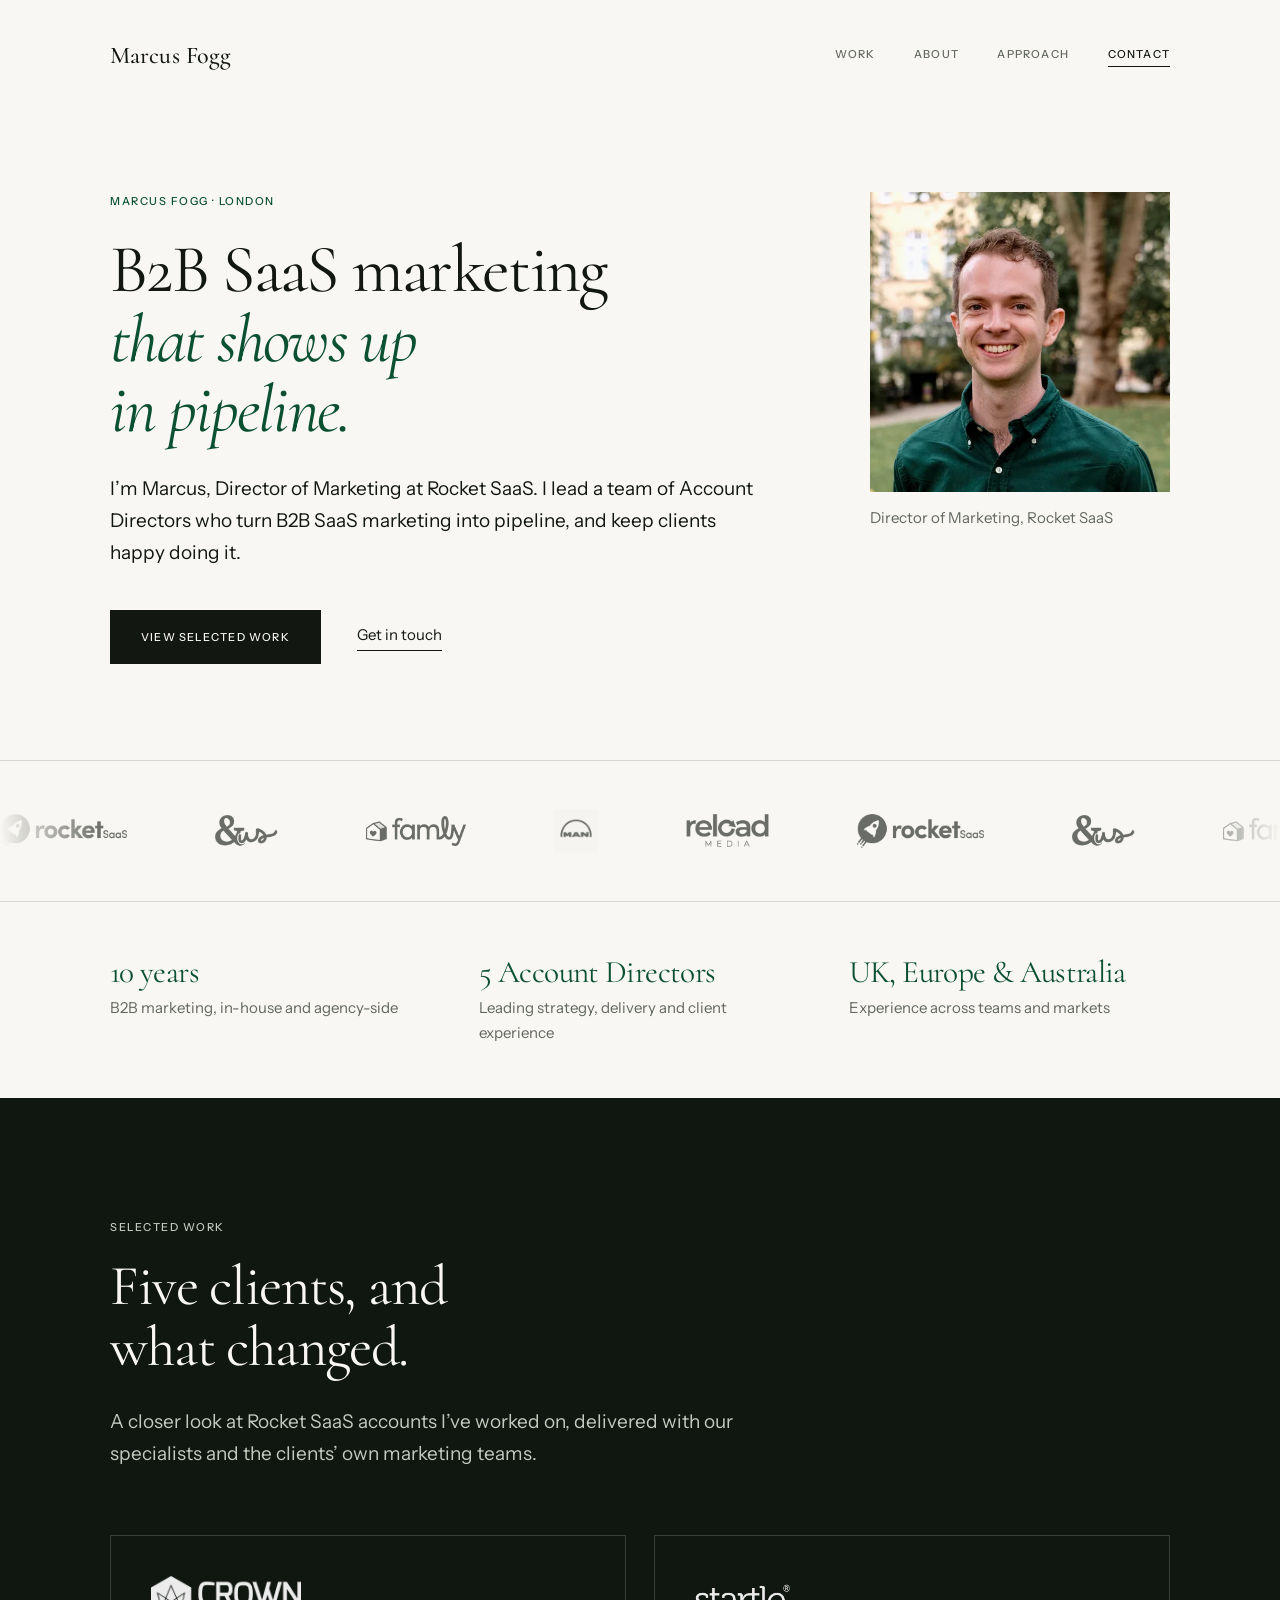
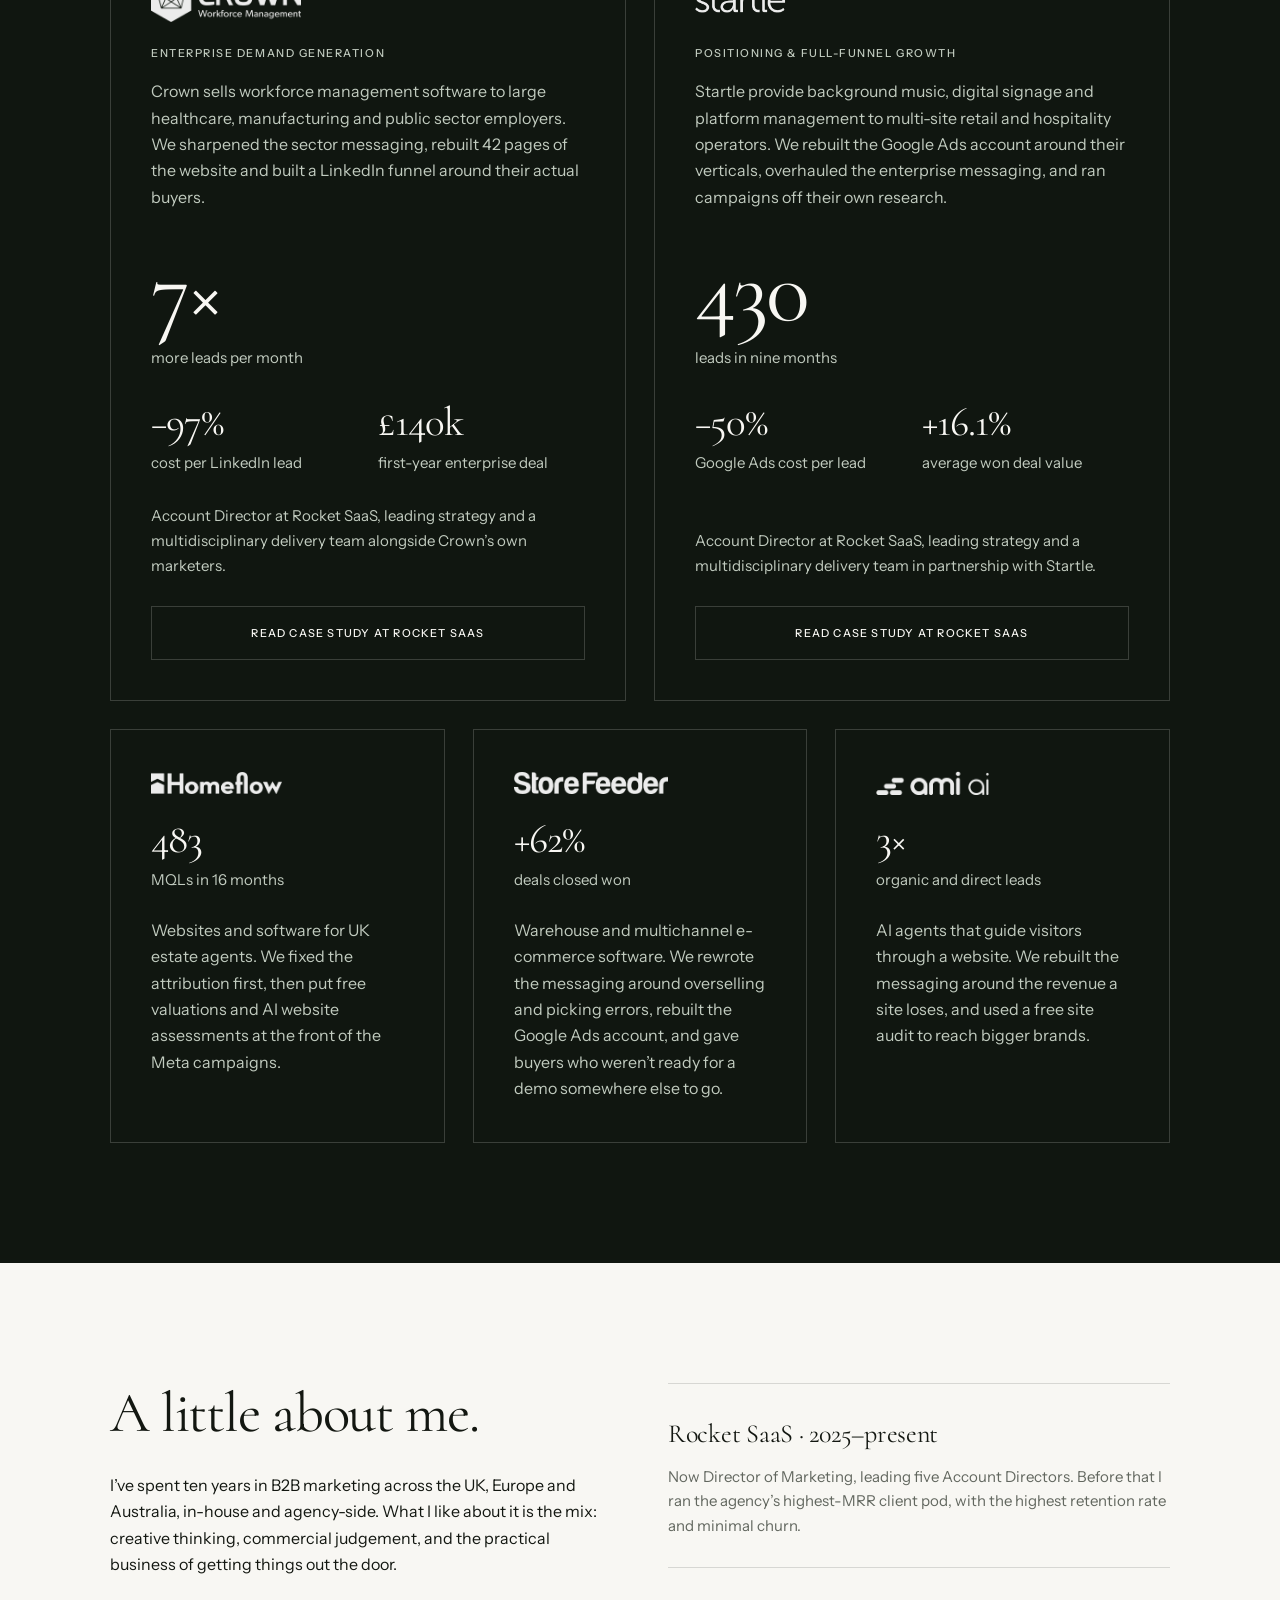
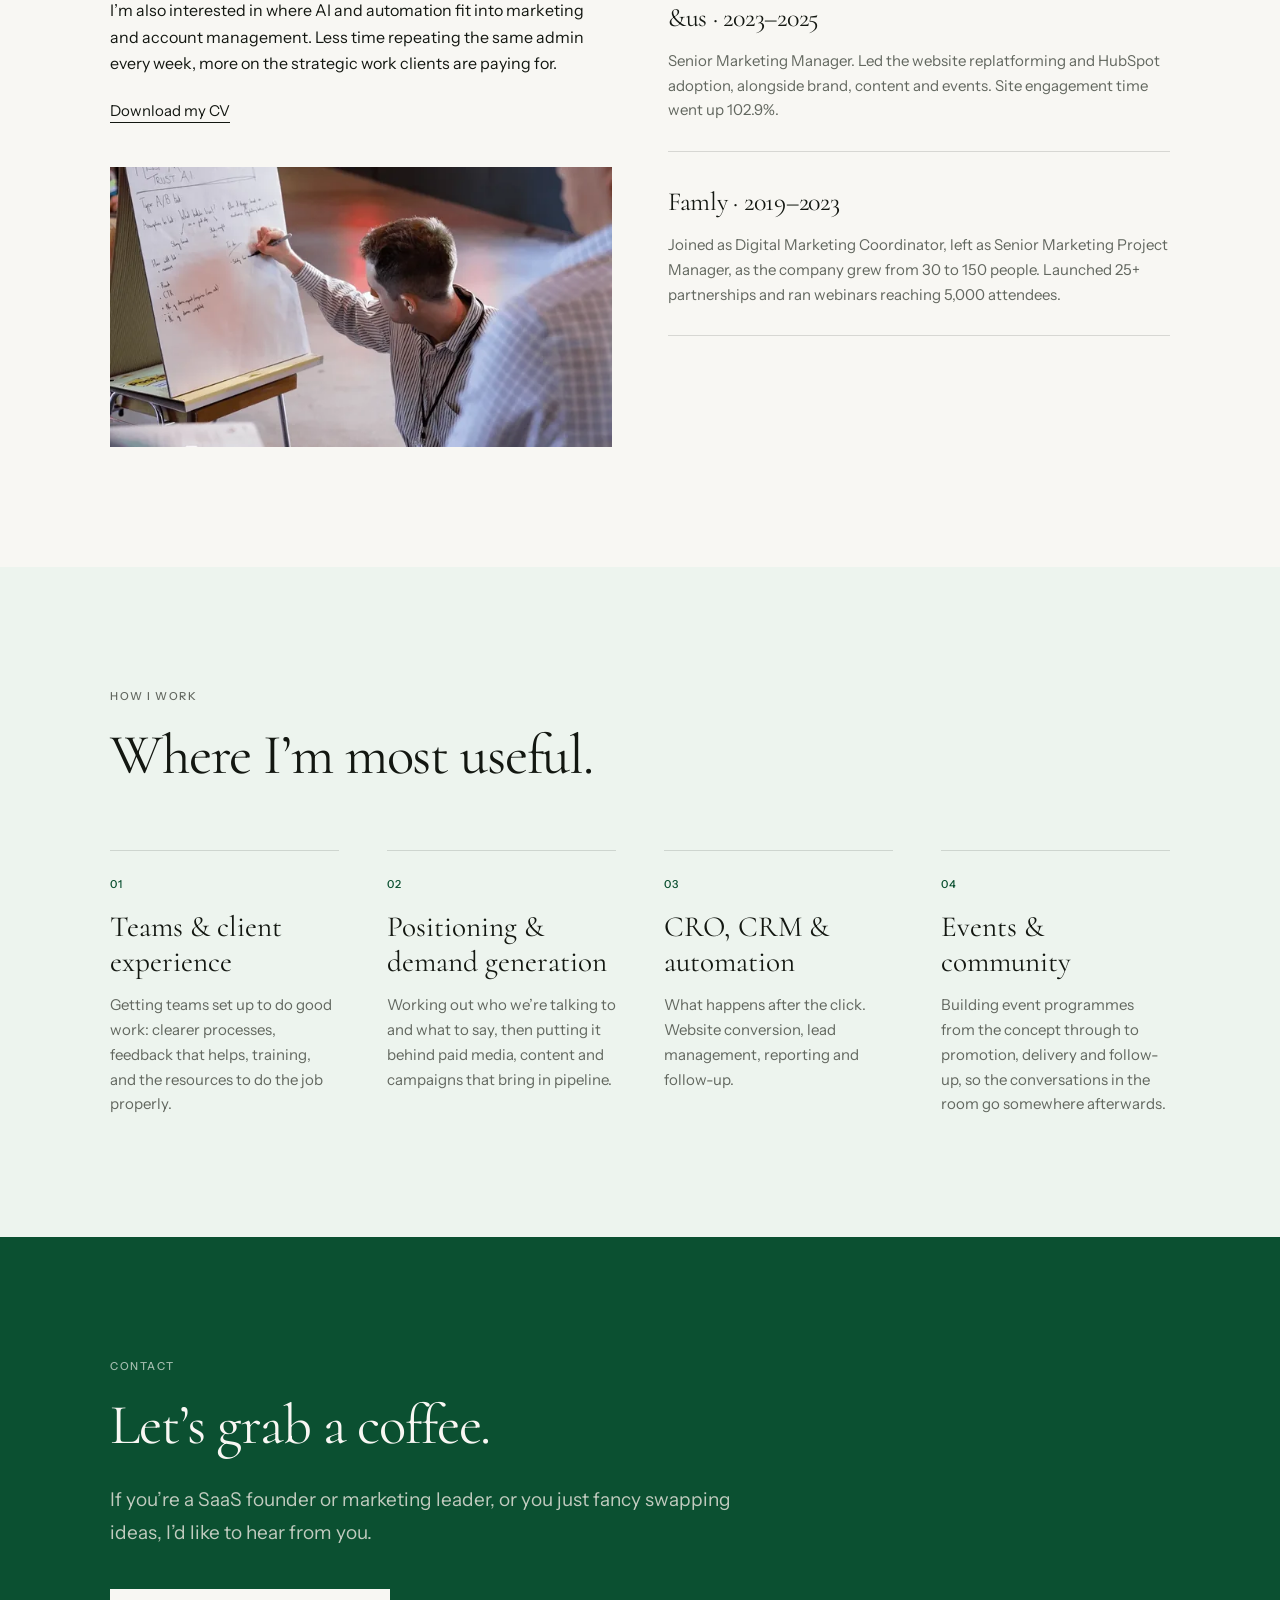
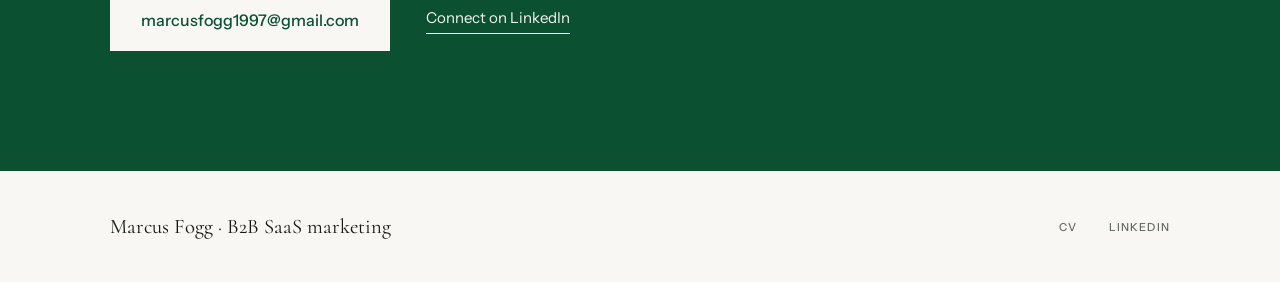
==== index.html @ 55ae965b "Add files via upload" ====
<!DOCTYPE html>
<html lang="en-GB">
<head>
<meta charset="utf-8">
<meta name="viewport" content="width=device-width, initial-scale=1">
<title>Marcus Fogg | B2B SaaS Marketing Leader</title>
<meta name="description" content="Marcus Fogg is Director of Marketing at Rocket SaaS, leading a team of Account Directors who turn B2B SaaS marketing into pipeline. Ten years in B2B marketing across the UK, Europe and Australia.">
<link rel="canonical" href="https://marcusfogg.com/">

<meta property="og:type" content="website">
<meta property="og:title" content="Marcus Fogg | B2B SaaS Marketing Leader">
<meta property="og:description" content="Director of Marketing at Rocket SaaS. B2B SaaS marketing that shows up in pipeline.">
<meta property="og:image" content="assets/img/marcus-fogg-1024.jpg">
<meta property="og:locale" content="en_GB">
<meta name="twitter:card" content="summary_large_image">

<link rel="icon" href="assets/img/favicon.svg" type="image/svg+xml">
<link rel="apple-touch-icon" href="assets/img/marcus-fogg-512.jpg">

<link rel="preload" href="assets/fonts/cormorant-latin-400-normal.woff2" as="font" type="font/woff2" crossorigin>
<link rel="preload" href="assets/fonts/instrument-sans-latin-400-normal.woff2" as="font" type="font/woff2" crossorigin>
<link rel="stylesheet" href="assets/css/styles.css">
</head>
<body>

<a class="skip-link" href="#main">Skip to content</a>

<header class="site-header">
  <div class="container site-header__inner">
    <a class="wordmark" href="#main">Marcus Fogg</a>
    <nav class="site-nav" aria-label="Primary">
      <a href="#work">Work</a>
      <a href="#about">About</a>
      <a href="#approach">Approach</a>
      <a href="#contact">Contact</a>
    </nav>
  </div>
</header>

<main id="main">

  <!-- ───────────────────────────── Hero ───────────────────────────── -->
  <section class="hero">
    <div class="container hero__inner">
      <div class="hero__text">
        <p class="eyebrow eyebrow--green">Marcus Fogg &middot; London</p>
        <h1 class="hero__title">
          B2B SaaS marketing<br>
          <em>that shows up</em><br>
          <em>in pipeline.</em>
        </h1>
        <p class="lead">
          I&rsquo;m Marcus, Director of Marketing at Rocket SaaS. I lead a team of Account
          Directors who turn B2B SaaS marketing into pipeline, and keep clients happy
          doing it.
        </p>
        <div class="hero__actions">
          <a class="btn btn--solid" href="#work">View selected work</a>
          <a class="link-underline" href="#contact">Get in touch</a>
        </div>
      </div>

      <figure class="hero__portrait">
        <picture>
          <source
            type="image/webp"
            srcset="assets/img/marcus-fogg-512.webp 512w,
                    assets/img/marcus-fogg-768.webp 768w,
                    assets/img/marcus-fogg-1024.webp 1024w"
            sizes="(min-width: 60rem) 300px, (min-width: 40rem) 40vw, 70vw">
          <img
            src="assets/img/marcus-fogg-768.jpg"
            srcset="assets/img/marcus-fogg-512.jpg 512w,
                    assets/img/marcus-fogg-768.jpg 768w,
                    assets/img/marcus-fogg-1024.jpg 1024w"
            sizes="(min-width: 60rem) 300px, (min-width: 40rem) 40vw, 70vw"
            width="1024" height="1024"
            alt="Marcus Fogg smiling outdoors"
            fetchpriority="high" decoding="async">
        </picture>
        <figcaption>Director of Marketing, Rocket SaaS</figcaption>
      </figure>
    </div>
  </section>

  <!-- ─────────────────────── Where I've worked ────────────────────── -->
  <!-- The visible label is gone, so the section keeps an aria-label: a screen
       reader still gets the context that sighted readers take from position.
       Three identical sets make the loop seamless; copies 2 and 3 are hidden
       from assistive tech so the logos are announced once each. -->
  <section class="employers" aria-label="Where I&rsquo;ve worked">
    <div class="marquee">
      <div class="marquee__track">
        <ul class="marquee__set">
          <li><img src="assets/img/logos/rocket-saas-ink.png" alt="Rocket SaaS" width="749" height="200" style="--s: 1.13" decoding="async"></li>
          <li><img src="assets/img/logos/andus-ink.png" alt="&amp;us" width="394" height="200" style="--s: 1.07" decoding="async"></li>
          <li><img src="assets/img/logos/famly-ink.png" alt="Famly" width="668" height="200" style="--s: 1" decoding="async"></li>
          <li><img src="assets/img/logos/man-ink.png" alt="MAN Energy Solutions" width="200" height="200" style="--s: 1.47" decoding="async"></li>
          <li><img src="assets/img/logos/reload-ink.png" alt="Reload Media" width="487" height="200" style="--s: 1.13" decoding="async"></li>
        </ul>
        <ul class="marquee__set" aria-hidden="true">
          <li><img src="assets/img/logos/rocket-saas-ink.png" alt="" width="749" height="200" style="--s: 1.13" decoding="async"></li>
          <li><img src="assets/img/logos/andus-ink.png" alt="" width="394" height="200" style="--s: 1.07" decoding="async"></li>
          <li><img src="assets/img/logos/famly-ink.png" alt="" width="668" height="200" style="--s: 1" decoding="async"></li>
          <li><img src="assets/img/logos/man-ink.png" alt="" width="200" height="200" style="--s: 1.47" decoding="async"></li>
          <li><img src="assets/img/logos/reload-ink.png" alt="" width="487" height="200" style="--s: 1.13" decoding="async"></li>
        </ul>
        <ul class="marquee__set" aria-hidden="true">
          <li><img src="assets/img/logos/rocket-saas-ink.png" alt="" width="749" height="200" style="--s: 1.13" decoding="async"></li>
          <li><img src="assets/img/logos/andus-ink.png" alt="" width="394" height="200" style="--s: 1.07" decoding="async"></li>
          <li><img src="assets/img/logos/famly-ink.png" alt="" width="668" height="200" style="--s: 1" decoding="async"></li>
          <li><img src="assets/img/logos/man-ink.png" alt="" width="200" height="200" style="--s: 1.47" decoding="async"></li>
          <li><img src="assets/img/logos/reload-ink.png" alt="" width="487" height="200" style="--s: 1.13" decoding="async"></li>
        </ul>
      </div>
    </div>
  </section>

  <!-- ──────────────────────────── Proof row ───────────────────────── -->
  <section class="proof" aria-label="At a glance">
    <div class="container proof__grid">
      <div class="proof__item">
        <p class="proof__figure">10 years</p>
        <p class="proof__label">B2B marketing, in-house and agency-side</p>
      </div>
      <div class="proof__item">
        <p class="proof__figure">5 Account Directors</p>
        <p class="proof__label">Leading strategy, delivery and client experience</p>
      </div>
      <div class="proof__item">
        <p class="proof__figure">UK, Europe &amp; Australia</p>
        <p class="proof__label">Experience across teams and markets</p>
      </div>
    </div>
  </section>

  <!-- ─────────────────────────── Selected work ────────────────────── -->
  <section class="work" id="work">
    <div class="container">
      <p class="eyebrow eyebrow--dim">Selected work</p>
      <h2 class="section-title section-title--on-dark">
        Five clients, and<br>what changed.
      </h2>
      <p class="lead lead--on-dark work__intro">
        A closer look at Rocket SaaS accounts I&rsquo;ve worked on, delivered with our
        specialists and the clients&rsquo; own marketing teams.
      </p>

      <div class="work__grid">

        <article class="case">
          <h3 class="case__logo">
            <img src="assets/img/logos/crown-white.png" alt="Crown Workforce Management" width="648" height="200" style="--s: 1.6" loading="lazy" decoding="async">
          </h3>
          <p class="eyebrow eyebrow--dim">Enterprise demand generation</p>
          <p class="case__summary">
            Crown sells workforce management software to large healthcare, manufacturing
            and public sector employers. We sharpened the sector messaging, rebuilt 42
            pages of the website and built a LinkedIn funnel around their actual buyers.
          </p>

          <p class="stat stat--hero">
            <span class="stat__figure">7&times;</span>
            <span class="stat__label">more leads per month</span>
          </p>
          <div class="stat-pair">
            <p class="stat">
              <span class="stat__figure stat__figure--sm">&minus;97%</span>
              <span class="stat__label">cost per LinkedIn lead</span>
            </p>
            <p class="stat">
              <span class="stat__figure stat__figure--sm">&pound;140k</span>
              <span class="stat__label">first-year enterprise deal</span>
            </p>
          </div>

          <p class="case__role">
            Account Director at Rocket SaaS, leading strategy and a multidisciplinary
            delivery team alongside Crown&rsquo;s own marketers.
          </p>
          <a class="btn btn--outline" href="https://rocket-saas.io/case-studies/crown-workforce-management/" target="_blank" rel="noopener">
            Read case study at Rocket SaaS
          </a>
        </article>

        <article class="case">
          <h3 class="case__logo">
            <img src="assets/img/logos/startle-white.png" alt="Startle" width="659" height="200" style="--s: 1" loading="lazy" decoding="async">
          </h3>
          <p class="eyebrow eyebrow--dim">Positioning &amp; full-funnel growth</p>
          <p class="case__summary">
            Startle provide background music, digital signage and platform management to
            multi-site retail and hospitality operators. We rebuilt the Google Ads account
            around their verticals, overhauled the enterprise messaging, and ran campaigns
            off their own research.
          </p>

          <p class="stat stat--hero">
            <span class="stat__figure">430</span>
            <span class="stat__label">leads in nine months</span>
          </p>
          <div class="stat-pair">
            <p class="stat">
              <span class="stat__figure stat__figure--sm">&minus;50%</span>
              <span class="stat__label">Google Ads cost per lead</span>
            </p>
            <p class="stat">
              <span class="stat__figure stat__figure--sm">+16.1%</span>
              <span class="stat__label">average won deal value</span>
            </p>
          </div>

          <p class="case__role">
            Account Director at Rocket SaaS, leading strategy and a multidisciplinary
            delivery team in partnership with Startle.
          </p>
          <a class="btn btn--outline" href="https://rocket-saas.io/case-studies/startle/" target="_blank" rel="noopener">
            Read case study at Rocket SaaS
          </a>
        </article>

      </div>

      <!-- Second tier: no public case study to link to yet, so no button. -->
      <div class="work__grid work__grid--compact">

        <article class="case case--compact">
          <h3 class="case__logo case__logo--sm">
            <img src="assets/img/logos/homeflow-white.png" alt="Homeflow" width="1165" height="200" style="--s: 0.86" loading="lazy" decoding="async">
          </h3>
          <p class="stat">
            <span class="stat__figure stat__figure--sm">483</span>
            <span class="stat__label">MQLs in 16 months</span>
          </p>
          <p class="case__summary">
            Websites and software for UK estate agents. We fixed the attribution first,
            then put free valuations and AI website assessments at the front of the Meta
            campaigns.
          </p>
        </article>

        <article class="case case--compact">
          <h3 class="case__logo case__logo--sm">
            <img src="assets/img/logos/storefeeder-white.png" alt="StoreFeeder" width="1429" height="200" style="--s: 0.83" loading="lazy" decoding="async">
          </h3>
          <p class="stat">
            <span class="stat__figure stat__figure--sm">+62%</span>
            <span class="stat__label">deals closed won</span>
          </p>
          <p class="case__summary">
            Warehouse and multichannel e-commerce software. We rewrote the messaging around
            overselling and picking errors, rebuilt the Google Ads account, and gave buyers
            who weren&rsquo;t ready for a demo somewhere else to go.
          </p>
        </article>

        <article class="case case--compact">
          <h3 class="case__logo case__logo--sm">
            <img src="assets/img/logos/ami-white.png" alt="Ami" width="950" height="200" style="--s: 0.91" loading="lazy" decoding="async">
          </h3>
          <p class="stat">
            <span class="stat__figure stat__figure--sm">3&times;</span>
            <span class="stat__label">organic and direct leads</span>
          </p>
          <p class="case__summary">
            AI agents that guide visitors through a website. We rebuilt the messaging around
            the revenue a site loses, and used a free site audit to reach bigger brands.
          </p>
        </article>

      </div>
    </div>
  </section>

  <!-- ─────────────────────────────  About  ────────────────────────── -->
  <section class="about" id="about">
    <div class="container about__grid">

      <div class="about__narrative">
        <h2 class="section-title about__title">A little about me.</h2>
        <p>
          I&rsquo;ve spent ten years in B2B marketing across the UK, Europe and Australia,
          in-house and agency-side. What I like about it is the mix: creative thinking,
          commercial judgement, and the practical business of getting things out the door.
        </p>
        <p>
          I&rsquo;m also interested in where AI and automation fit into marketing and
          account management. Less time repeating the same admin every week, more on the
          strategic work clients are paying for.
        </p>
        <p>
          <a class="link-underline" href="assets/files/marcus-fogg-cv.pdf" target="_blank" rel="noopener">Download my CV</a>
        </p>

        <!-- Sized to the column rather than the page: the file is 1000px wide,
             so at roughly 540px on screen it lands at 2x and stays sharp. -->
        <figure class="about__photo">
          <picture>
            <source type="image/webp"
                    srcset="assets/img/workshop-640.webp 640w, assets/img/workshop-1000.webp 1000w"
                    sizes="(min-width: 56rem) 34vw, 90vw">
            <img src="assets/img/workshop-1000.jpg"
                 srcset="assets/img/workshop-640.jpg 640w, assets/img/workshop-1000.jpg 1000w"
                 sizes="(min-width: 56rem) 34vw, 90vw"
                 width="1000" height="557"
                 alt="Marcus writing a test plan on a flipchart during a working session"
                 loading="lazy" decoding="async">
          </picture>
        </figure>
      </div>

      <ol class="roles">
        <li class="role">
          <h3 class="role__title">Rocket SaaS &middot; 2025&ndash;present</h3>
          <p class="role__detail">
            Now Director of Marketing, leading five Account Directors. Before that I ran
            the agency&rsquo;s highest-MRR client pod, with the highest retention rate and
            minimal churn.
          </p>
        </li>
        <li class="role">
          <h3 class="role__title">&amp;us &middot; 2023&ndash;2025</h3>
          <p class="role__detail">
            Senior Marketing Manager. Led the website replatforming and HubSpot adoption,
            alongside brand, content and events. Site engagement time went up 102.9%.
          </p>
        </li>
        <li class="role">
          <h3 class="role__title">Famly &middot; 2019&ndash;2023</h3>
          <p class="role__detail">
            Joined as Digital Marketing Coordinator, left as Senior Marketing Project
            Manager, as the company grew from 30 to 150 people. Launched 25+ partnerships
            and ran webinars reaching 5,000 attendees.
          </p>
        </li>
      </ol>

    </div>
  </section>

  <!-- ──────────────────────────── How I work ──────────────────────── -->
  <section class="approach" id="approach">
    <div class="container">
      <p class="eyebrow">How I work</p>
      <h2 class="section-title">Where I&rsquo;m most useful.</h2>

      <ul class="pillars">
        <li class="pillar">
          <p class="pillar__num">01</p>
          <h3 class="pillar__title">Teams &amp; client experience</h3>
          <p class="pillar__detail">
            Getting teams set up to do good work: clearer processes, feedback that helps,
            training, and the resources to do the job properly.
          </p>
        </li>
        <li class="pillar">
          <p class="pillar__num">02</p>
          <h3 class="pillar__title">Positioning &amp; demand generation</h3>
          <p class="pillar__detail">
            Working out who we&rsquo;re talking to and what to say, then putting it behind
            paid media, content and campaigns that bring in pipeline.
          </p>
        </li>
        <li class="pillar">
          <p class="pillar__num">03</p>
          <h3 class="pillar__title">CRO, CRM &amp; automation</h3>
          <p class="pillar__detail">
            What happens after the click. Website conversion, lead management, reporting
            and follow-up.
          </p>
        </li>
        <li class="pillar">
          <p class="pillar__num">04</p>
          <h3 class="pillar__title">Events &amp; community</h3>
          <p class="pillar__detail">
            Building event programmes from the concept through to promotion, delivery and
            follow-up, so the conversations in the room go somewhere afterwards.
          </p>
        </li>
      </ul>
    </div>
  </section>

  <!-- ───────────────────────────── Contact ────────────────────────── -->
  <section class="contact" id="contact">
    <div class="container">
      <div class="contact__intro">
        <p class="eyebrow eyebrow--on-green">Contact</p>
        <h2 class="section-title section-title--on-dark">Let&rsquo;s grab a coffee.</h2>
        <p class="lead lead--on-dark">
          If you&rsquo;re a SaaS founder or marketing leader, or you just fancy swapping
          ideas, I&rsquo;d like to hear from you.
        </p>
        <p class="contact__actions">
          <a class="btn btn--light" href="mailto:marcusfogg1997@gmail.com">marcusfogg1997@gmail.com</a>
          <a class="link-underline link-underline--on-dark" href="https://www.linkedin.com/in/marcusfogg/" target="_blank" rel="noopener">Connect on LinkedIn</a>
        </p>
      </div>
    </div>
  </section>

</main>

<footer class="site-footer">
  <div class="container site-footer__inner">
    <p class="site-footer__name">Marcus Fogg &middot; B2B SaaS marketing</p>
    <nav class="site-footer__links" aria-label="Footer">
      <a href="assets/files/marcus-fogg-cv.pdf" target="_blank" rel="noopener">CV</a>
      <a href="https://www.linkedin.com/in/marcusfogg/" target="_blank" rel="noopener">LinkedIn</a>
    </nav>
  </div>
</footer>

<script>
// Underlines the nav item for whichever section is currently in view.
// Purely decorative: without JS the nav still works as plain anchors.
(function () {
  var links = Array.prototype.slice.call(document.querySelectorAll('.site-nav a'));
  var sections = links
    .map(function (a) { return document.querySelector(a.getAttribute('href')); })
    .filter(Boolean);
  if (!('IntersectionObserver' in window) || !sections.length) return;

  var observer = new IntersectionObserver(function (entries) {
    entries.forEach(function (entry) {
      if (!entry.isIntersecting) return;
      links.forEach(function (a) {
        a.classList.toggle('is-current', a.getAttribute('href') === '#' + entry.target.id);
      });
    });
  }, { rootMargin: '-45% 0px -50% 0px' });

  sections.forEach(function (s) { observer.observe(s); });
})();
</script>

</body>
</html>
---- assets/css/styles.css ----
/* =============================================================================
   Marcus Fogg, portfolio
   Design tokens, then layout, then components, in the order the page uses them.
   ========================================================================== */

/* ------------------------------------------------------------- Webfonts --
   Self-hosted so the site makes no third-party requests and keeps working
   if Google Fonts is blocked or slow. Latin subsets only.
   -------------------------------------------------------------------------- */

@font-face {
  font-family: "Cormorant";
  src: url("../fonts/cormorant-latin-400-normal.woff2") format("woff2");
  font-weight: 400; font-style: normal; font-display: swap;
}
@font-face {
  font-family: "Cormorant";
  src: url("../fonts/cormorant-latin-400-italic.woff2") format("woff2");
  font-weight: 400; font-style: italic; font-display: swap;
}
@font-face {
  font-family: "Cormorant";
  src: url("../fonts/cormorant-latin-500-normal.woff2") format("woff2");
  font-weight: 500; font-style: normal; font-display: swap;
}
@font-face {
  font-family: "Instrument Sans";
  src: url("../fonts/instrument-sans-latin-400-normal.woff2") format("woff2");
  font-weight: 400; font-style: normal; font-display: swap;
}
@font-face {
  font-family: "Instrument Sans";
  src: url("../fonts/instrument-sans-latin-500-normal.woff2") format("woff2");
  font-weight: 500; font-style: normal; font-display: swap;
}

:root {
  /* Colour */
  --cream:      #f8f7f3;
  --ink:        #131711;
  --ink-deep:   #101610;
  --green:      #0b5031;
  --mist:       #edf4ee;
  --muted:      #62675f;
  --on-dark:    #c1cbbf;
  --rule:       rgba(19, 23, 17, 0.14);
  --rule-dark:  rgba(248, 247, 243, 0.18);

  /* Type */
  --display: "Cormorant", "Cormorant Garamond", Georgia, serif;
  --sans: "Instrument Sans", -apple-system, BlinkMacSystemFont, "Segoe UI", Helvetica, Arial, sans-serif;

  --fs-h1:      clamp(2.75rem, 2.139rem + 2.612vw, 4.75rem);
  --fs-h2:      clamp(2.25rem, 1.714rem + 2.286vw, 4rem);
  --fs-h3:      clamp(1.75rem, 1.444rem + 1.306vw, 2.75rem);
  --fs-stat:    clamp(3.5rem, 2.58rem + 3.92vw, 6.5rem);
  --fs-stat-sm: clamp(2rem, 1.6rem + 1.2vw, 2.75rem);
  --fs-proof:   clamp(1.625rem, 1.4rem + 0.7vw, 2.125rem);
  --fs-role:    clamp(1.4375rem, 1.35rem + 0.35vw, 1.75rem);
  --fs-lead:    clamp(1.0625rem, 1rem + 0.3vw, 1.1875rem);
  --fs-body:    1rem;
  --fs-small:   0.9375rem;
  --fs-eyebrow: 0.6875rem;

  /* Space */
  --gutter: clamp(1.25rem, 4vw, 2.5rem);
  --section-y: clamp(4rem, 2rem + 8vw, 7.5rem);
  --container: 1140px;
}

/* ---------------------------------------------------------------- Reset -- */

*, *::before, *::after { box-sizing: border-box; }

html { -webkit-text-size-adjust: 100%; scroll-behavior: smooth; }

@media (prefers-reduced-motion: reduce) {
  html { scroll-behavior: auto; }
  *, *::before, *::after {
    animation-duration: 0.01ms !important;
    transition-duration: 0.01ms !important;
  }
}

body {
  margin: 0;
  background: var(--cream);
  color: var(--ink);
  font-family: var(--sans);
  font-size: var(--fs-body);
  line-height: 1.65;
  -webkit-font-smoothing: antialiased;
  text-rendering: optimizeLegibility;
}

h1, h2, h3 { margin: 0; font-weight: 400; }
p { margin: 0; }
img { max-width: 100%; height: auto; display: block; }
ol, ul { margin: 0; padding: 0; list-style: none; }

a { color: inherit; }

:focus-visible {
  outline: 2px solid var(--green);
  outline-offset: 3px;
  border-radius: 2px;
}

.skip-link {
  position: absolute;
  left: -9999px;
  top: 0;
  z-index: 100;
  padding: 0.75rem 1.25rem;
  background: var(--ink);
  color: var(--cream);
  font-size: var(--fs-small);
  text-decoration: none;
}
.skip-link:focus { left: 0; }

/* ------------------------------------------------------------ Primitives -- */

.container {
  width: 100%;
  max-width: var(--container);
  margin-inline: auto;
  padding-inline: var(--gutter);
}

/* so a jump from the nav doesn't land flush against the top of the window */
section[id] { scroll-margin-top: 2rem; }

.eyebrow {
  font-family: var(--sans);
  font-size: var(--fs-eyebrow);
  font-weight: 500;
  letter-spacing: 0.14em;
  text-transform: uppercase;
  color: var(--muted);
  margin: 0;
}
.eyebrow--green    { color: var(--green); }
.eyebrow--dim      { color: var(--on-dark); }
.eyebrow--on-green { color: rgba(248, 247, 243, 0.65); }

.section-title {
  font-family: var(--display);
  font-size: var(--fs-h2);
  line-height: 1.08;
  letter-spacing: -0.02em;
  color: var(--ink);
  margin-top: 1.25rem;
}
.section-title em {
  font-style: italic;
  color: var(--green);
}
.section-title--on-dark { color: var(--cream); }
.section-title--on-dark em { color: var(--on-dark); }

.lead {
  font-size: var(--fs-lead);
  line-height: 1.7;
  color: var(--ink);
  max-width: 34em;
}
.lead--on-dark { color: var(--on-dark); }

/* Buttons and links */

.btn {
  display: inline-flex;
  align-items: center;
  justify-content: center;
  padding: 1.0625rem 1.875rem;
  font-family: var(--sans);
  font-size: var(--fs-eyebrow);
  font-weight: 500;
  letter-spacing: 0.11em;
  text-transform: uppercase;
  text-decoration: none;
  border: 1px solid transparent;
  cursor: pointer;
  transition: background-color 0.2s ease, color 0.2s ease, border-color 0.2s ease;
}

.btn--solid {
  background: var(--ink);
  color: var(--cream);
}
.btn--solid:hover { background: var(--green); }

.btn--outline {
  background: transparent;
  color: var(--cream);
  border-color: var(--rule-dark);
  width: 100%;
}
.btn--outline:hover {
  background: var(--cream);
  color: var(--ink-deep);
  border-color: var(--cream);
}

.btn--light {
  background: var(--cream);
  color: var(--green);
  align-self: flex-start;
  padding-inline: 2.5rem;
}
.btn--light:hover { background: #fff; }

.link-underline {
  text-decoration: none;
  border-bottom: 1px solid currentColor;
  padding-bottom: 2px;
  font-size: var(--fs-small);
  transition: color 0.2s ease, opacity 0.2s ease;
}
.link-underline:hover { color: var(--green); }
.link-underline--on-dark { color: var(--cream); }
.link-underline--on-dark:hover { color: var(--cream); opacity: 0.7; }

/* ---------------------------------------------------------------- Header -- */

.site-header {
  padding-block: clamp(1.5rem, 3vw, 2.25rem);
}
.site-header__inner {
  display: flex;
  align-items: center;
  justify-content: space-between;
  gap: 1.5rem;
  flex-wrap: wrap;
}

.wordmark {
  font-family: var(--display);
  font-size: clamp(1.375rem, 1.3rem + 0.25vw, 1.625rem);
  font-weight: 500;
  letter-spacing: 0.005em;
  text-decoration: none;
  color: var(--ink);
}

.site-nav {
  display: flex;
  gap: clamp(1.25rem, 3vw, 2.5rem);
}
.site-nav a {
  font-size: var(--fs-eyebrow);
  font-weight: 500;
  letter-spacing: 0.11em;
  text-transform: uppercase;
  text-decoration: none;
  color: var(--muted);
  padding-bottom: 3px;
  border-bottom: 1px solid transparent;
  transition: color 0.2s ease, border-color 0.2s ease;
}
.site-nav a:hover { color: var(--green); }
.site-nav a.is-current {
  color: var(--ink);
  border-bottom-color: var(--ink);
}

/* ------------------------------------------------------------------ Hero -- */

.hero { padding-block: clamp(2.5rem, 1rem + 5vw, 5rem) clamp(3.5rem, 2rem + 6vw, 6rem); }

.hero__inner {
  display: grid;
  gap: clamp(2.5rem, 5vw, 3.5rem);
  align-items: start;
}

.hero__title {
  font-family: var(--display);
  font-size: var(--fs-h1);
  line-height: 1.04;
  letter-spacing: -0.025em;
  margin-top: 1.5rem;
}
.hero__title em {
  font-style: italic;
  color: var(--green);
}

.hero .lead { margin-top: 1.75rem; }

.hero__actions {
  display: flex;
  align-items: center;
  gap: clamp(1.25rem, 3vw, 2.25rem);
  flex-wrap: wrap;
  margin-top: 2.5rem;
}

.hero__portrait { margin: 0; max-width: 300px; }
.hero__portrait img { width: 100%; }
.hero__portrait figcaption {
  margin-top: 0.875rem;
  font-size: var(--fs-small);
  color: var(--muted);
}

@media (min-width: 60rem) {
  .hero__inner {
    grid-template-columns: minmax(0, 624fr) minmax(0, 291fr);
  }
  .hero__portrait { justify-self: end; }
}

/* ------------------------------------------------------------- Worked at -- */

.employers {
  border-top: 1px solid var(--rule);
  padding-block: clamp(2rem, 1.25rem + 2.25vw, 3rem);
}

/* Three identical sets scroll past; translating the track by exactly one set
   width puts set 2 where set 1 started, so the loop has no seam. Each set
   carries a trailing gap of its own, which is why the maths lands on -1/3. */
.marquee {
  overflow: hidden;
  /* fades the logos out at both edges instead of clipping them mid-mark */
  mask-image: linear-gradient(to right, transparent, #000 8%, #000 92%, transparent);
  -webkit-mask-image: linear-gradient(to right, transparent, #000 8%, #000 92%, transparent);
}
.marquee__track {
  display: flex;
  width: max-content;
  animation: marquee-scroll 42s linear infinite;
}
.marquee:hover .marquee__track,
.marquee:focus-within .marquee__track { animation-play-state: paused; }

@keyframes marquee-scroll {
  from { transform: translateX(0); }
  to   { transform: translateX(-33.3333%); }
}

.marquee__set {
  --logo-base: clamp(1.625rem, 1.35rem + 0.7vw, 1.875rem);
  --logo-gap: clamp(3rem, 1.5rem + 5vw, 6rem);
  display: flex;
  align-items: center;
  flex: none;
  gap: var(--logo-gap);
  padding-right: var(--logo-gap);
}
.marquee__set img {
  height: calc(var(--logo-base) * var(--s, 1));
  width: auto;
  max-width: none;
  opacity: 0.62;
}

/* No animation for anyone who's asked for less motion. The row becomes a
   plain scrollable strip so every logo is still reachable. */
@media (prefers-reduced-motion: reduce) {
  .marquee { overflow-x: auto; }
  .marquee__track { animation: none; }
}

/* ------------------------------------------------------------- Proof row -- */

.proof {
  border-top: 1px solid var(--rule);
  padding-block: clamp(2.25rem, 1rem + 3vw, 3.25rem);
}
.proof__grid {
  display: grid;
  gap: clamp(1.75rem, 4vw, 3rem);
}
.proof__figure {
  font-family: var(--display);
  font-size: var(--fs-proof);
  line-height: 1.15;
  letter-spacing: -0.02em;
  color: var(--green);
}
.proof__label {
  margin-top: 0.375rem;
  font-size: var(--fs-small);
  color: var(--muted);
}

@media (min-width: 48rem) {
  .proof__grid { grid-template-columns: repeat(3, minmax(0, 1fr)); }
}

/* --------------------------------------------------------- Selected work -- */

.work {
  background: var(--ink-deep);
  color: var(--cream);
  padding-block: var(--section-y);
}
.work__intro { margin-top: 1.75rem; }

.work__grid {
  display: grid;
  gap: clamp(1.25rem, 2.5vw, 1.75rem);
  margin-top: clamp(3rem, 5vw, 4.5rem);
}
@media (min-width: 52rem) {
  .work__grid { grid-template-columns: repeat(2, minmax(0, 1fr)); }
}

.work__grid--compact { margin-top: clamp(1.25rem, 2.5vw, 1.75rem); }
@media (min-width: 52rem) {
  .work__grid--compact { grid-template-columns: repeat(3, minmax(0, 1fr)); }
}

.case {
  display: flex;
  flex-direction: column;
  border: 1px solid var(--rule-dark);
  padding: clamp(1.5rem, 3.5vw, 2.5rem);
}
/* The client logo is the card's heading. --logo-base sets the size in this
   context; each logo carries its own --s multiplier inline, because a two-line
   lockup and a bare wordmark need different heights to read at the same size.
   min-height reserves the tallest so the cards in a row stay aligned. */
.case__logo {
  --logo-base: clamp(1.5rem, 1.25rem + 0.7vw, 2rem);
  display: flex;
  align-items: center;
  min-height: calc(var(--logo-base) * 1.6);
  margin: 0;
}
.case__logo img {
  height: calc(var(--logo-base) * var(--s, 1));
  width: auto;
  opacity: 0.92;
}
.case__logo--sm {
  --logo-base: clamp(1.375rem, 1.15rem + 0.6vw, 1.75rem);
  min-height: calc(var(--logo-base) * 0.95);
}
.case__logo + .eyebrow { margin-top: 1.375rem; }

/* compact cards carry one figure and a line of context, no CTA */
.case--compact .stat { margin-top: 1.5rem; }
.case--compact .case__summary { margin-top: 1.5rem; }
.case__summary {
  margin-top: 1rem;
  color: var(--on-dark);
  max-width: 32em;
}
/* margin-top:auto pushes the role note and CTA down so the two cards'
   buttons line up however much copy sits above them */
.case__role {
  margin-top: auto;
  padding-top: 1.75rem;
  font-size: var(--fs-small);
  color: var(--on-dark);
}
.case .btn--outline { margin-top: 1.75rem; }

.stat { margin-top: 2rem; }
.stat--hero { margin-top: 2.25rem; }
.stat__figure {
  display: block;
  font-family: var(--display);
  font-size: var(--fs-stat);
  line-height: 1;
  letter-spacing: -0.025em;
  color: var(--cream);
}
.stat__figure--sm { font-size: var(--fs-stat-sm); }
.stat__label {
  display: block;
  margin-top: 0.5rem;
  font-size: var(--fs-small);
  color: var(--on-dark);
}

.stat-pair {
  display: grid;
  grid-template-columns: repeat(2, minmax(0, 1fr));
  gap: 1.25rem;
}

/* ----------------------------------------------------------------- About -- */

.about { padding-block: var(--section-y); }

.about__grid {
  display: grid;
  gap: clamp(2.5rem, 5vw, 3.5rem);
  align-items: start;
}
@media (min-width: 56rem) {
  .about__grid { grid-template-columns: repeat(2, minmax(0, 1fr)); }
}

/* no eyebrow above this one, so the heading sits at the top of its column */
.about__title { margin-top: 0; }

.about__narrative p + p { margin-top: 1.25rem; }
.about__narrative .section-title + p { margin-top: 1.75rem; }
.about__narrative p { color: var(--ink); max-width: 32em; }
.about__narrative p:last-child { margin-top: 1.75rem; }

.about__photo {
  margin: clamp(2rem, 4vw, 2.75rem) 0 0;
  max-width: 100%;
}
.about__photo img { width: 100%; }

.role {
  border-top: 1px solid var(--rule);
  padding-block: clamp(1.25rem, 2.5vw, 1.75rem);
}
.role:last-child { border-bottom: 1px solid var(--rule); }
.role__title {
  font-family: var(--display);
  font-size: var(--fs-role);
  letter-spacing: -0.01em;
}
.role__detail {
  margin-top: 0.625rem;
  font-size: var(--fs-small);
  color: var(--muted);
  max-width: 36em;
}

/* ------------------------------------------------------------ How I work -- */

.approach {
  background: var(--mist);
  padding-block: var(--section-y);
}

.pillars {
  display: grid;
  gap: clamp(2rem, 4vw, 3rem);
  margin-top: clamp(2.5rem, 5vw, 4rem);
}
@media (min-width: 40rem) {
  .pillars { grid-template-columns: repeat(2, minmax(0, 1fr)); }
}
@media (min-width: 64rem) {
  .pillars { grid-template-columns: repeat(4, minmax(0, 1fr)); }
}

.pillar { border-top: 1px solid var(--rule); padding-top: 1.5rem; }
.pillar__num {
  font-size: var(--fs-eyebrow);
  font-weight: 500;
  letter-spacing: 0.11em;
  color: var(--green);
}
.pillar__title {
  margin-top: 1rem;
  font-family: var(--display);
  font-size: clamp(1.5rem, 1.35rem + 0.6vw, 1.875rem);
  line-height: 1.2;
}
.pillar__detail {
  margin-top: 0.875rem;
  font-size: var(--fs-small);
  color: var(--muted);
}

/* --------------------------------------------------------------- Contact -- */

.contact {
  background: var(--green);
  color: var(--cream);
  padding-block: var(--section-y);
}

.contact .lead { margin-top: 1.75rem; }

.contact__intro { max-width: 40rem; }

.contact__actions {
  display: flex;
  align-items: center;
  gap: clamp(1.25rem, 3vw, 2.25rem);
  flex-wrap: wrap;
  margin-top: 2.5rem;
}
/* the email address is the button label, so let it set its own width */
.contact__actions .btn--light {
  text-transform: none;
  letter-spacing: normal;
  font-size: var(--fs-body);
  padding-inline: 1.875rem;
}

/* ---------------------------------------------------------------- Footer -- */

.site-footer {
  padding-block: clamp(1.75rem, 3vw, 2.5rem);
}
.site-footer__inner {
  display: flex;
  align-items: center;
  justify-content: space-between;
  gap: 1.25rem;
  flex-wrap: wrap;
}
.site-footer__name {
  font-family: var(--display);
  font-size: clamp(1.125rem, 1.05rem + 0.3vw, 1.3125rem);
}
.site-footer__links {
  display: flex;
  gap: clamp(1.25rem, 3vw, 2rem);
}
.site-footer__links a {
  font-size: var(--fs-eyebrow);
  font-weight: 500;
  letter-spacing: 0.11em;
  text-transform: uppercase;
  text-decoration: none;
  color: var(--muted);
  transition: color 0.2s ease;
}
.site-footer__links a:hover { color: var(--green); }
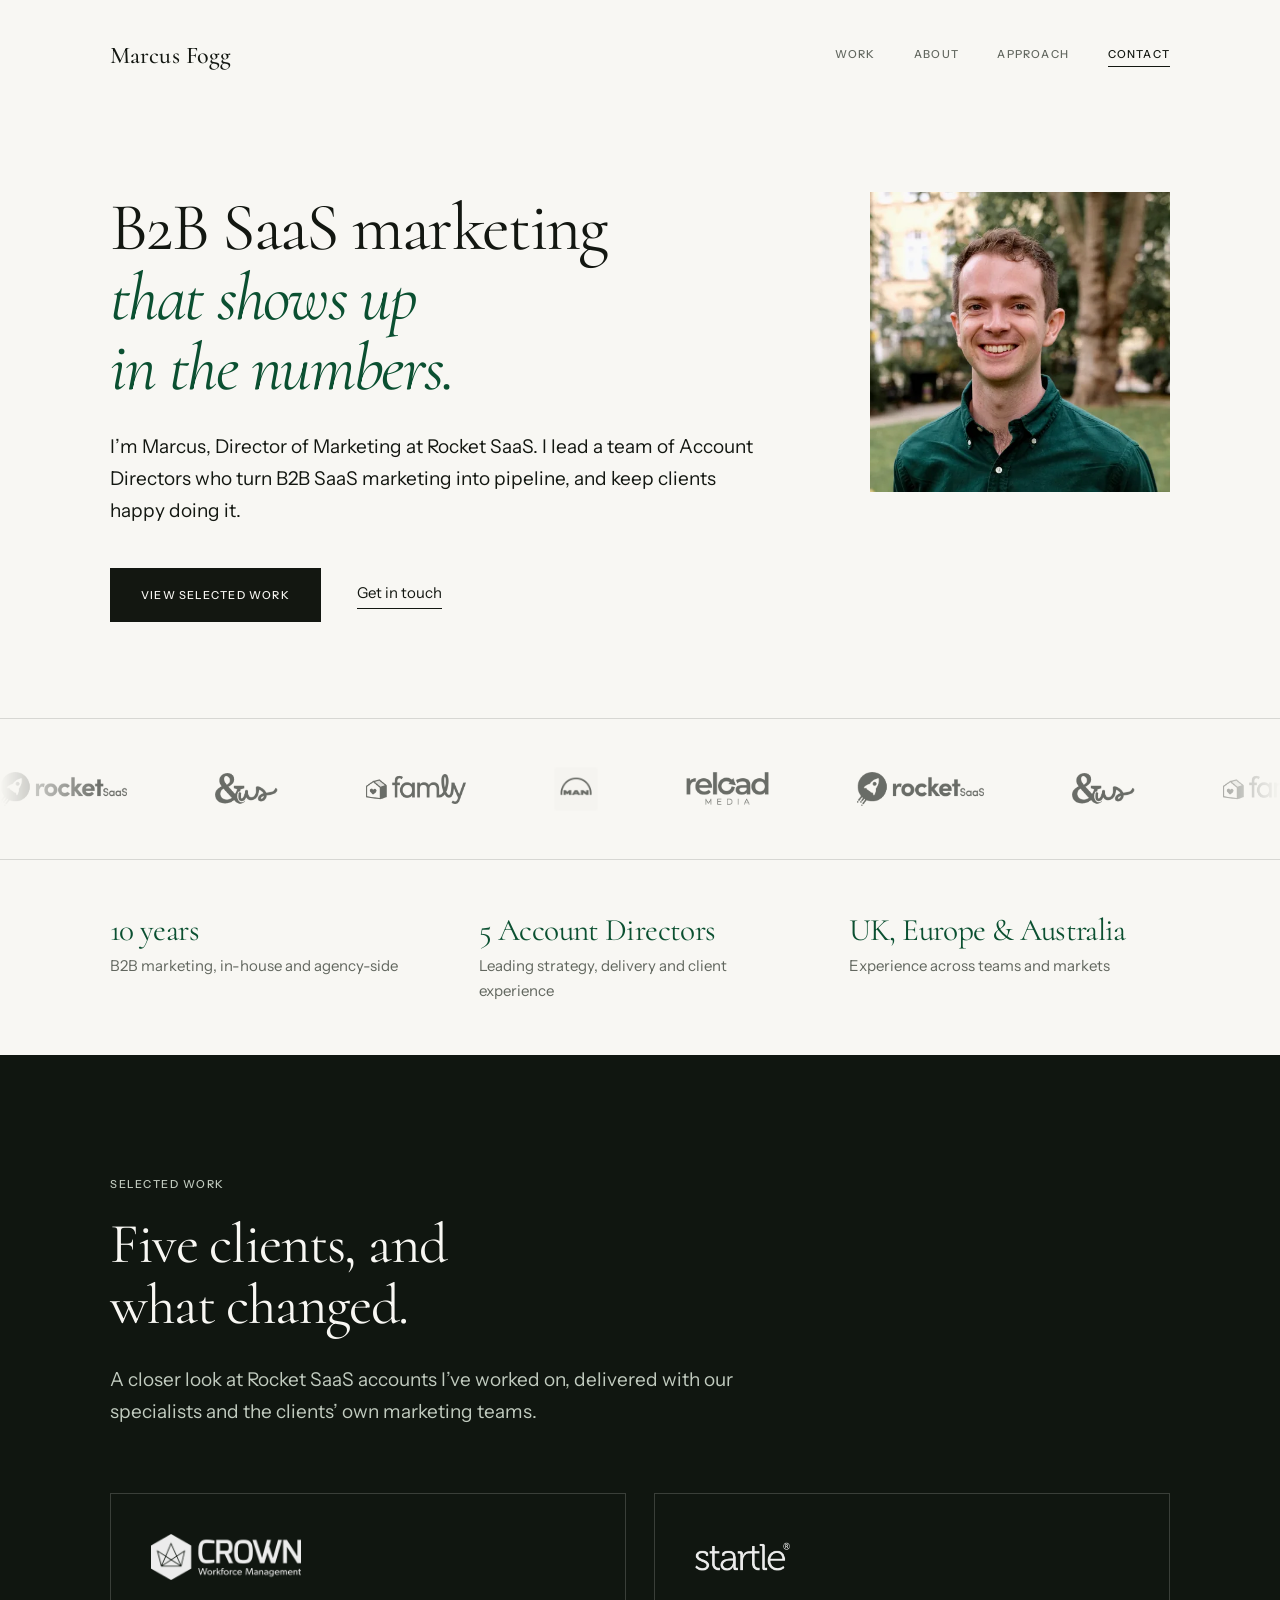
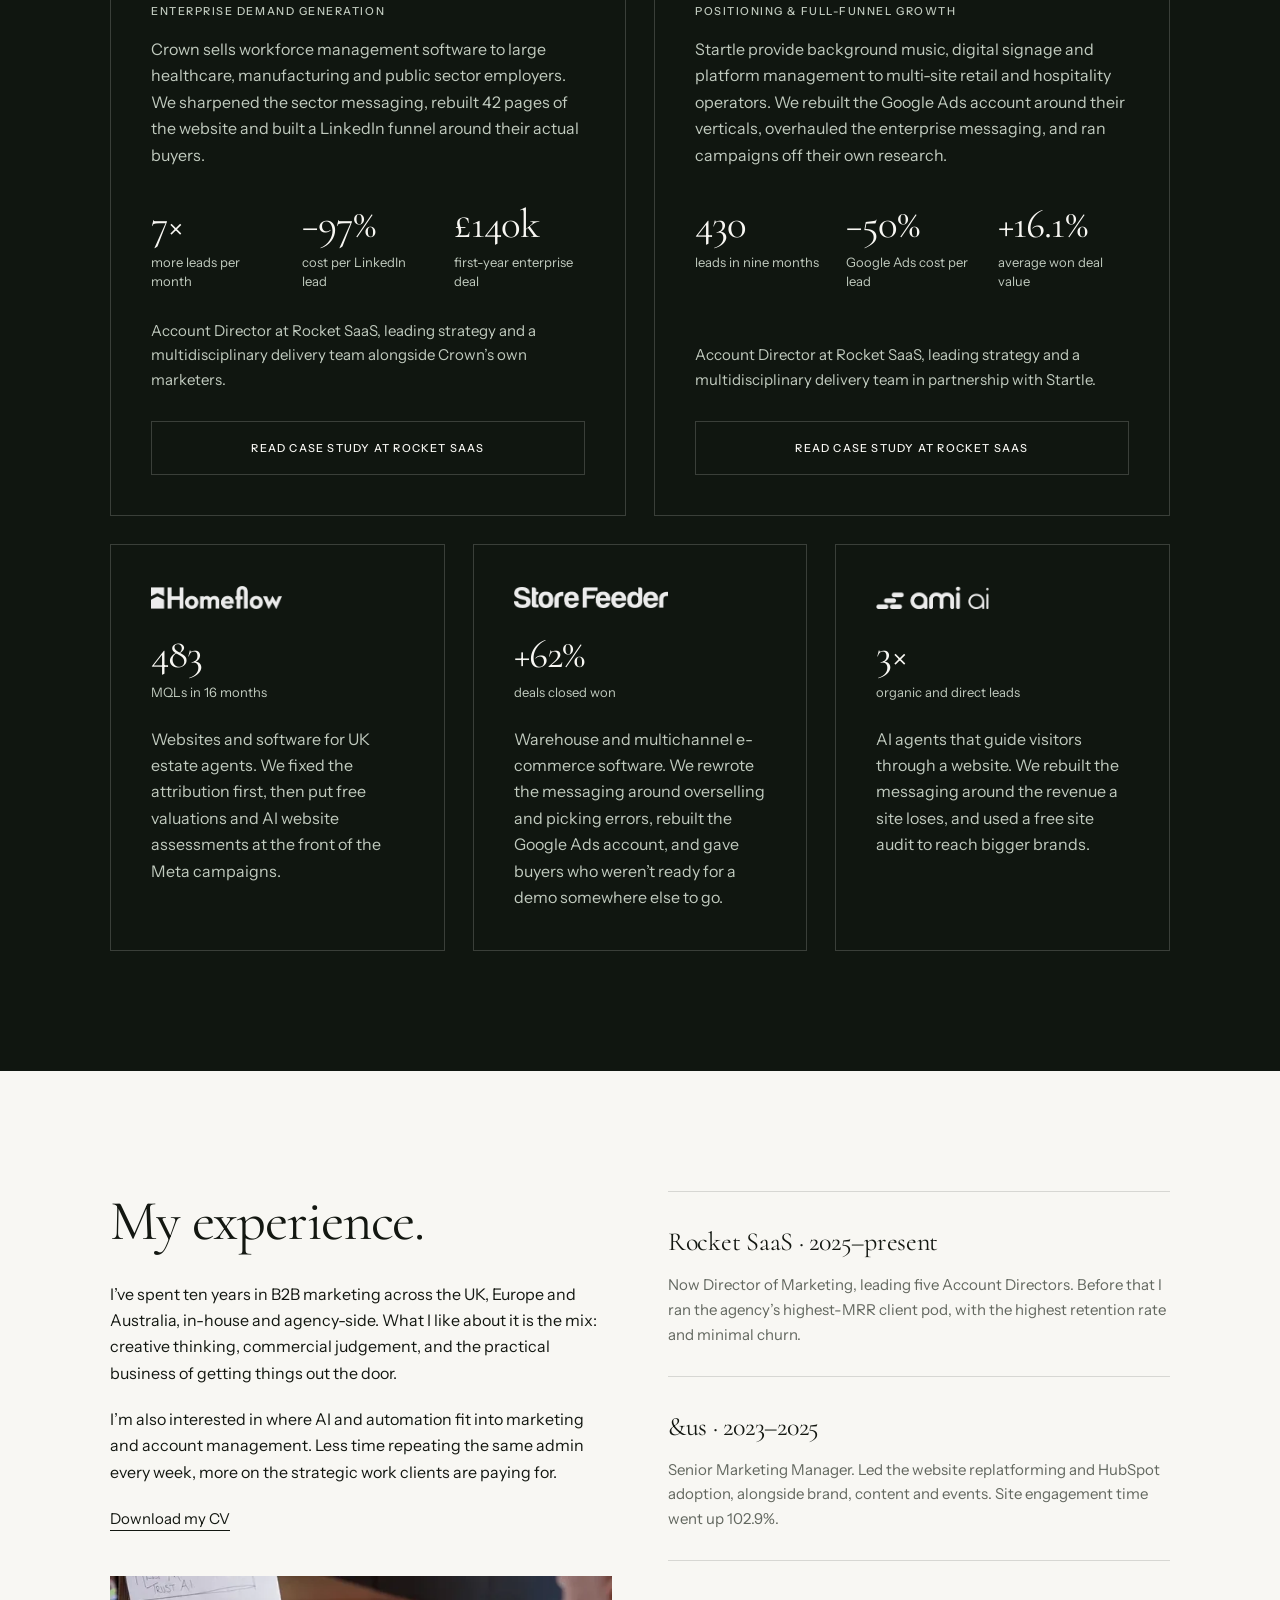
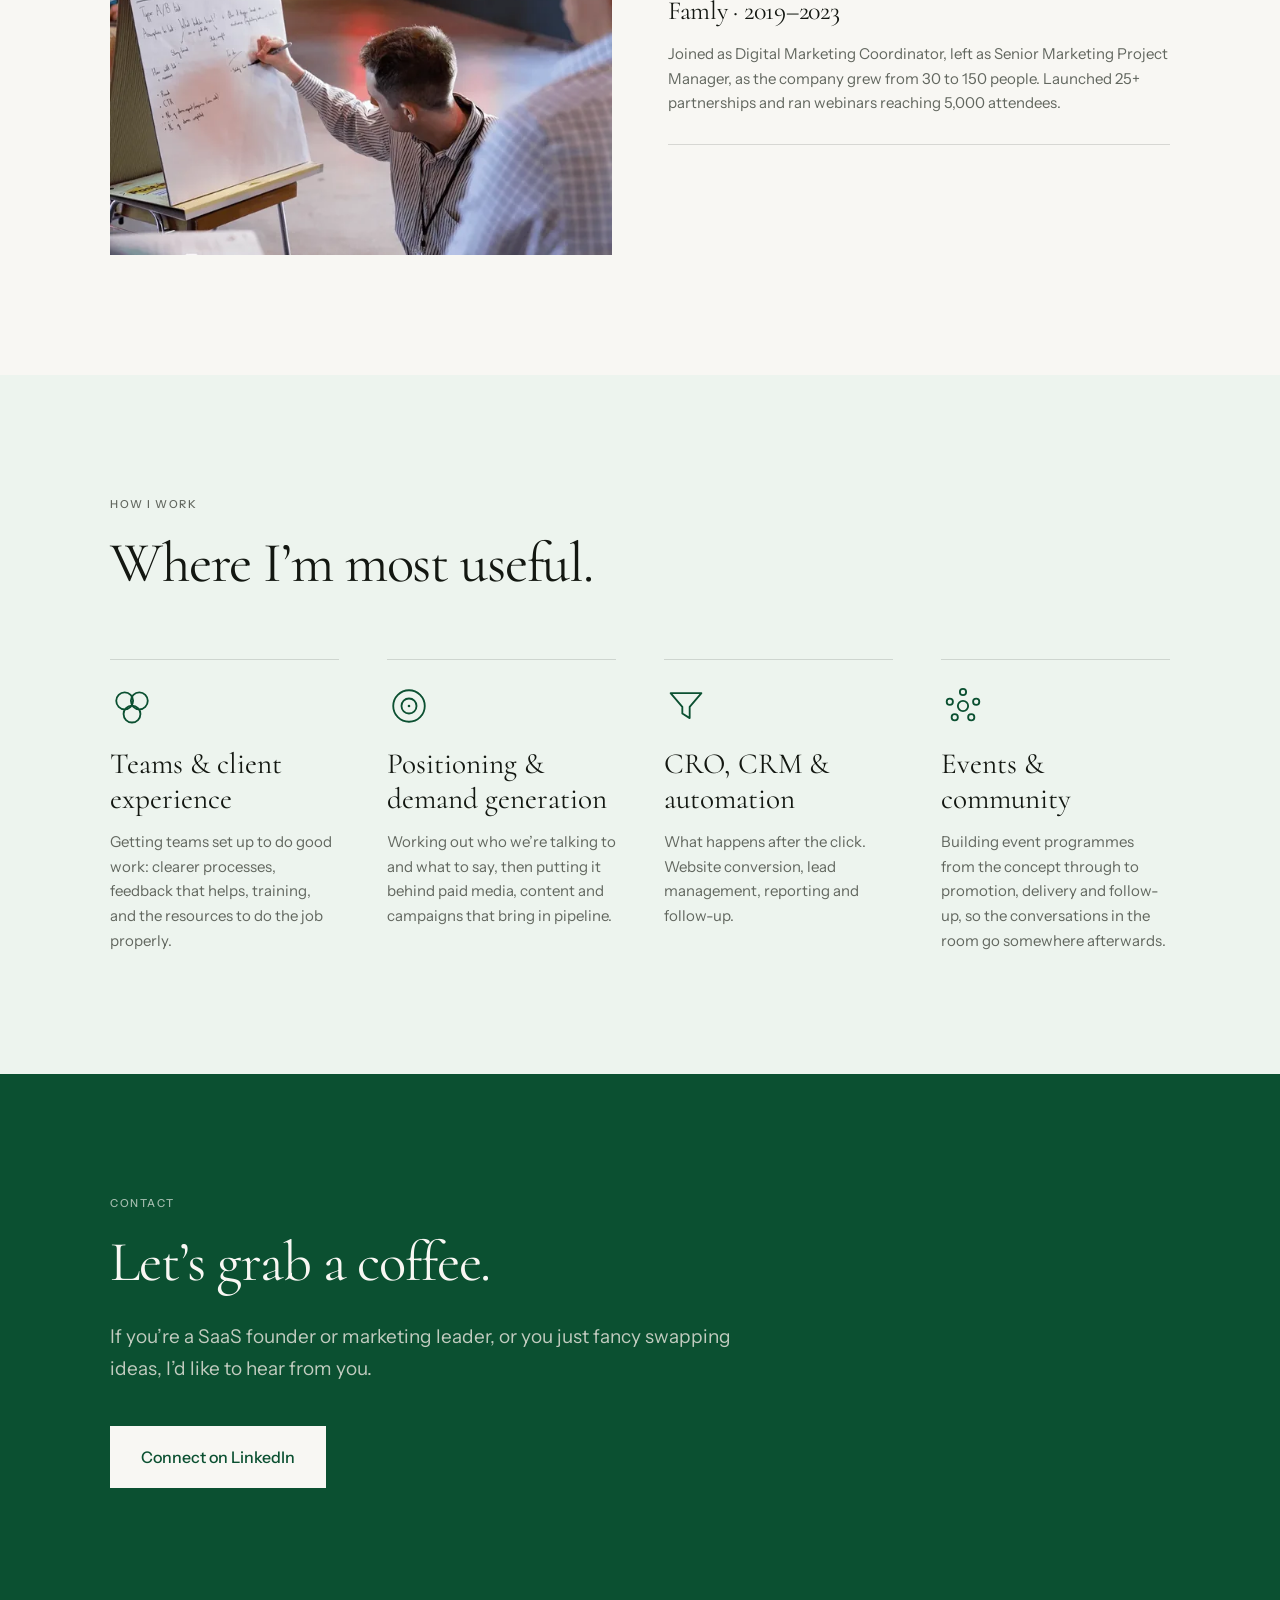
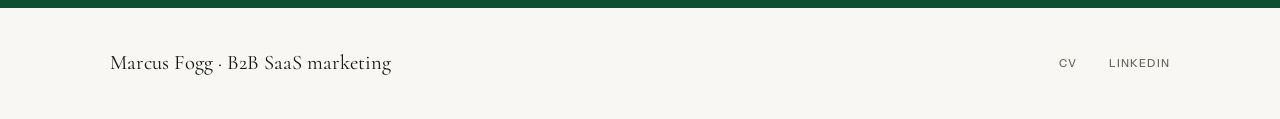
==== commit 92b7b7df: "Add files via upload" ====
--- a/index.html
+++ b/index.html
@@ -43,11 +43,10 @@
   <section class="hero">
     <div class="container hero__inner">
       <div class="hero__text">
-        <p class="eyebrow eyebrow--green">Marcus Fogg &middot; London</p>
-        <h1 class="hero__title">
+        <h1 class="hero__title hero__title--lead">
           B2B SaaS marketing<br>
           <em>that shows up</em><br>
-          <em>in pipeline.</em>
+          <em>in the numbers.</em>
         </h1>
         <p class="lead">
           I&rsquo;m Marcus, Director of Marketing at Rocket SaaS. I lead a team of Account
@@ -78,7 +77,6 @@
             alt="Marcus Fogg smiling outdoors"
             fetchpriority="high" decoding="async">
         </picture>
-        <figcaption>Director of Marketing, Rocket SaaS</figcaption>
       </figure>
     </div>
   </section>
@@ -159,17 +157,17 @@
             pages of the website and built a LinkedIn funnel around their actual buyers.
           </p>
 
-          <p class="stat stat--hero">
-            <span class="stat__figure">7&times;</span>
-            <span class="stat__label">more leads per month</span>
-          </p>
-          <div class="stat-pair">
-            <p class="stat">
-              <span class="stat__figure stat__figure--sm">&minus;97%</span>
+          <div class="stat-row">
+            <p class="stat">
+              <span class="stat__figure">7&times;</span>
+              <span class="stat__label">more leads per month</span>
+            </p>
+            <p class="stat">
+              <span class="stat__figure">&minus;97%</span>
               <span class="stat__label">cost per LinkedIn lead</span>
             </p>
             <p class="stat">
-              <span class="stat__figure stat__figure--sm">&pound;140k</span>
+              <span class="stat__figure">&pound;140k</span>
               <span class="stat__label">first-year enterprise deal</span>
             </p>
           </div>
@@ -195,17 +193,17 @@
             off their own research.
           </p>
 
-          <p class="stat stat--hero">
-            <span class="stat__figure">430</span>
-            <span class="stat__label">leads in nine months</span>
-          </p>
-          <div class="stat-pair">
-            <p class="stat">
-              <span class="stat__figure stat__figure--sm">&minus;50%</span>
+          <div class="stat-row">
+            <p class="stat">
+              <span class="stat__figure">430</span>
+              <span class="stat__label">leads in nine months</span>
+            </p>
+            <p class="stat">
+              <span class="stat__figure">&minus;50%</span>
               <span class="stat__label">Google Ads cost per lead</span>
             </p>
             <p class="stat">
-              <span class="stat__figure stat__figure--sm">+16.1%</span>
+              <span class="stat__figure">+16.1%</span>
               <span class="stat__label">average won deal value</span>
             </p>
           </div>
@@ -277,7 +275,7 @@
     <div class="container about__grid">
 
       <div class="about__narrative">
-        <h2 class="section-title about__title">A little about me.</h2>
+        <h2 class="section-title about__title">My experience.</h2>
         <p>
           I&rsquo;ve spent ten years in B2B marketing across the UK, Europe and Australia,
           in-house and agency-side. What I like about it is the mix: creative thinking,
@@ -346,7 +344,8 @@
 
       <ul class="pillars">
         <li class="pillar">
-          <p class="pillar__num">01</p>
+          <svg class="pillar__icon" viewBox="0 0 24 24" fill="none" stroke="currentColor"
+                 stroke-width="1" stroke-linecap="round" stroke-linejoin="round" aria-hidden="true"><circle cx="8" cy="9.2" r="4.6"/><circle cx="16" cy="9.2" r="4.6"/><circle cx="12" cy="16.4" r="4.6"/></svg>
           <h3 class="pillar__title">Teams &amp; client experience</h3>
           <p class="pillar__detail">
             Getting teams set up to do good work: clearer processes, feedback that helps,
@@ -354,7 +353,8 @@
           </p>
         </li>
         <li class="pillar">
-          <p class="pillar__num">02</p>
+          <svg class="pillar__icon" viewBox="0 0 24 24" fill="none" stroke="currentColor"
+                 stroke-width="1" stroke-linecap="round" stroke-linejoin="round" aria-hidden="true"><circle cx="12" cy="12" r="8.6"/><circle cx="12" cy="12" r="4.1"/><circle cx="12" cy="12" r="0.7" fill="currentColor" stroke="none"/></svg>
           <h3 class="pillar__title">Positioning &amp; demand generation</h3>
           <p class="pillar__detail">
             Working out who we&rsquo;re talking to and what to say, then putting it behind
@@ -362,7 +362,8 @@
           </p>
         </li>
         <li class="pillar">
-          <p class="pillar__num">03</p>
+          <svg class="pillar__icon" viewBox="0 0 24 24" fill="none" stroke="currentColor"
+                 stroke-width="1" stroke-linecap="round" stroke-linejoin="round" aria-hidden="true"><path d="M3.6 5h16.8l-6.4 7.5v6.1l-4-2.5v-3.6z"/></svg>
           <h3 class="pillar__title">CRO, CRM &amp; automation</h3>
           <p class="pillar__detail">
             What happens after the click. Website conversion, lead management, reporting
@@ -370,7 +371,8 @@
           </p>
         </li>
         <li class="pillar">
-          <p class="pillar__num">04</p>
+          <svg class="pillar__icon" viewBox="0 0 24 24" fill="none" stroke="currentColor"
+                 stroke-width="1" stroke-linecap="round" stroke-linejoin="round" aria-hidden="true"><circle cx="12" cy="4.4" r="1.7"/><circle cx="19.2" cy="9.7" r="1.7"/><circle cx="16.5" cy="18.1" r="1.7"/><circle cx="7.5" cy="18.1" r="1.7"/><circle cx="4.8" cy="9.7" r="1.7"/><circle cx="12" cy="12" r="2.8"/></svg>
           <h3 class="pillar__title">Events &amp; community</h3>
           <p class="pillar__detail">
             Building event programmes from the concept through to promotion, delivery and
@@ -392,8 +394,7 @@
           ideas, I&rsquo;d like to hear from you.
         </p>
         <p class="contact__actions">
-          <a class="btn btn--light" href="mailto:marcusfogg1997@gmail.com">marcusfogg1997@gmail.com</a>
-          <a class="link-underline link-underline--on-dark" href="https://www.linkedin.com/in/marcusfogg/" target="_blank" rel="noopener">Connect on LinkedIn</a>
+          <a class="btn btn--light" href="https://www.linkedin.com/in/marcusfogg/" target="_blank" rel="noopener">Connect on LinkedIn</a>
         </p>
       </div>
     </div>
--- a/assets/css/styles.css
+++ b/assets/css/styles.css
@@ -282,6 +282,8 @@
   letter-spacing: -0.025em;
   margin-top: 1.5rem;
 }
+/* nothing above it now, so it starts level with the portrait */
+.hero__title--lead { margin-top: 0; }
 .hero__title em {
   font-style: italic;
   color: var(--green);
@@ -460,28 +462,28 @@
 }
 .case .btn--outline { margin-top: 1.75rem; }
 
-.stat { margin-top: 2rem; }
-.stat--hero { margin-top: 2.25rem; }
+/* three figures of equal weight, so no single number dominates the card */
+.stat-row {
+  display: grid;
+  grid-template-columns: repeat(3, minmax(0, 1fr));
+  gap: clamp(0.75rem, 2vw, 1.25rem);
+  margin-top: 2.25rem;
+}
+.stat { margin: 0; }
 .stat__figure {
   display: block;
   font-family: var(--display);
-  font-size: var(--fs-stat);
+  font-size: var(--fs-stat-sm);
   line-height: 1;
-  letter-spacing: -0.025em;
+  letter-spacing: -0.02em;
   color: var(--cream);
 }
-.stat__figure--sm { font-size: var(--fs-stat-sm); }
 .stat__label {
   display: block;
   margin-top: 0.5rem;
-  font-size: var(--fs-small);
+  font-size: 0.8125rem;
+  line-height: 1.45;
   color: var(--on-dark);
-}
-
-.stat-pair {
-  display: grid;
-  grid-template-columns: repeat(2, minmax(0, 1fr));
-  gap: 1.25rem;
 }
 
 /* ----------------------------------------------------------------- About -- */
@@ -548,14 +550,16 @@
 }
 
 .pillar { border-top: 1px solid var(--rule); padding-top: 1.5rem; }
-.pillar__num {
-  font-size: var(--fs-eyebrow);
-  font-weight: 500;
-  letter-spacing: 0.11em;
+/* stroke-width is 1 on a 24 unit box, so at this size the line stays close to
+   the weight of the hairline rules rather than thickening with the icon */
+.pillar__icon {
+  display: block;
+  width: clamp(2.25rem, 1.9rem + 1.1vw, 2.75rem);
+  height: clamp(2.25rem, 1.9rem + 1.1vw, 2.75rem);
   color: var(--green);
 }
 .pillar__title {
-  margin-top: 1rem;
+  margin-top: 1.125rem;
   font-family: var(--display);
   font-size: clamp(1.5rem, 1.35rem + 0.6vw, 1.875rem);
   line-height: 1.2;
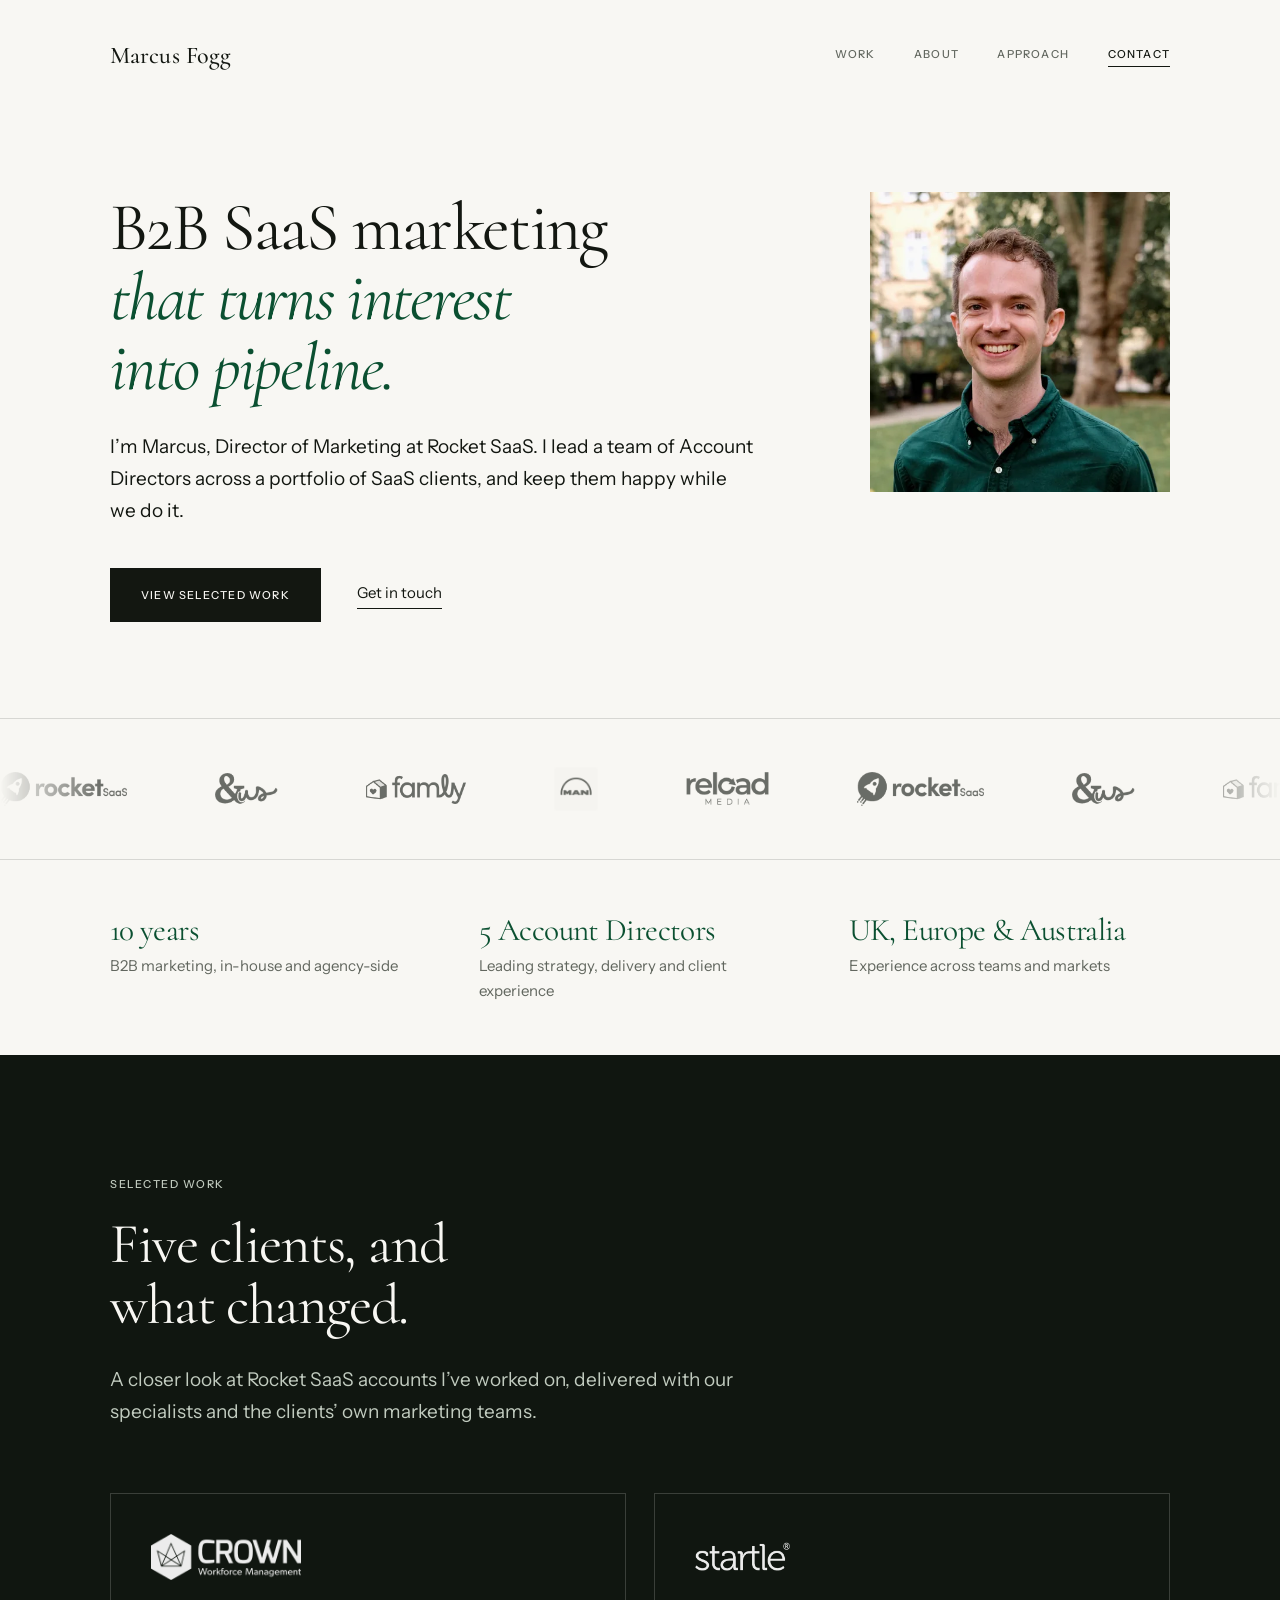
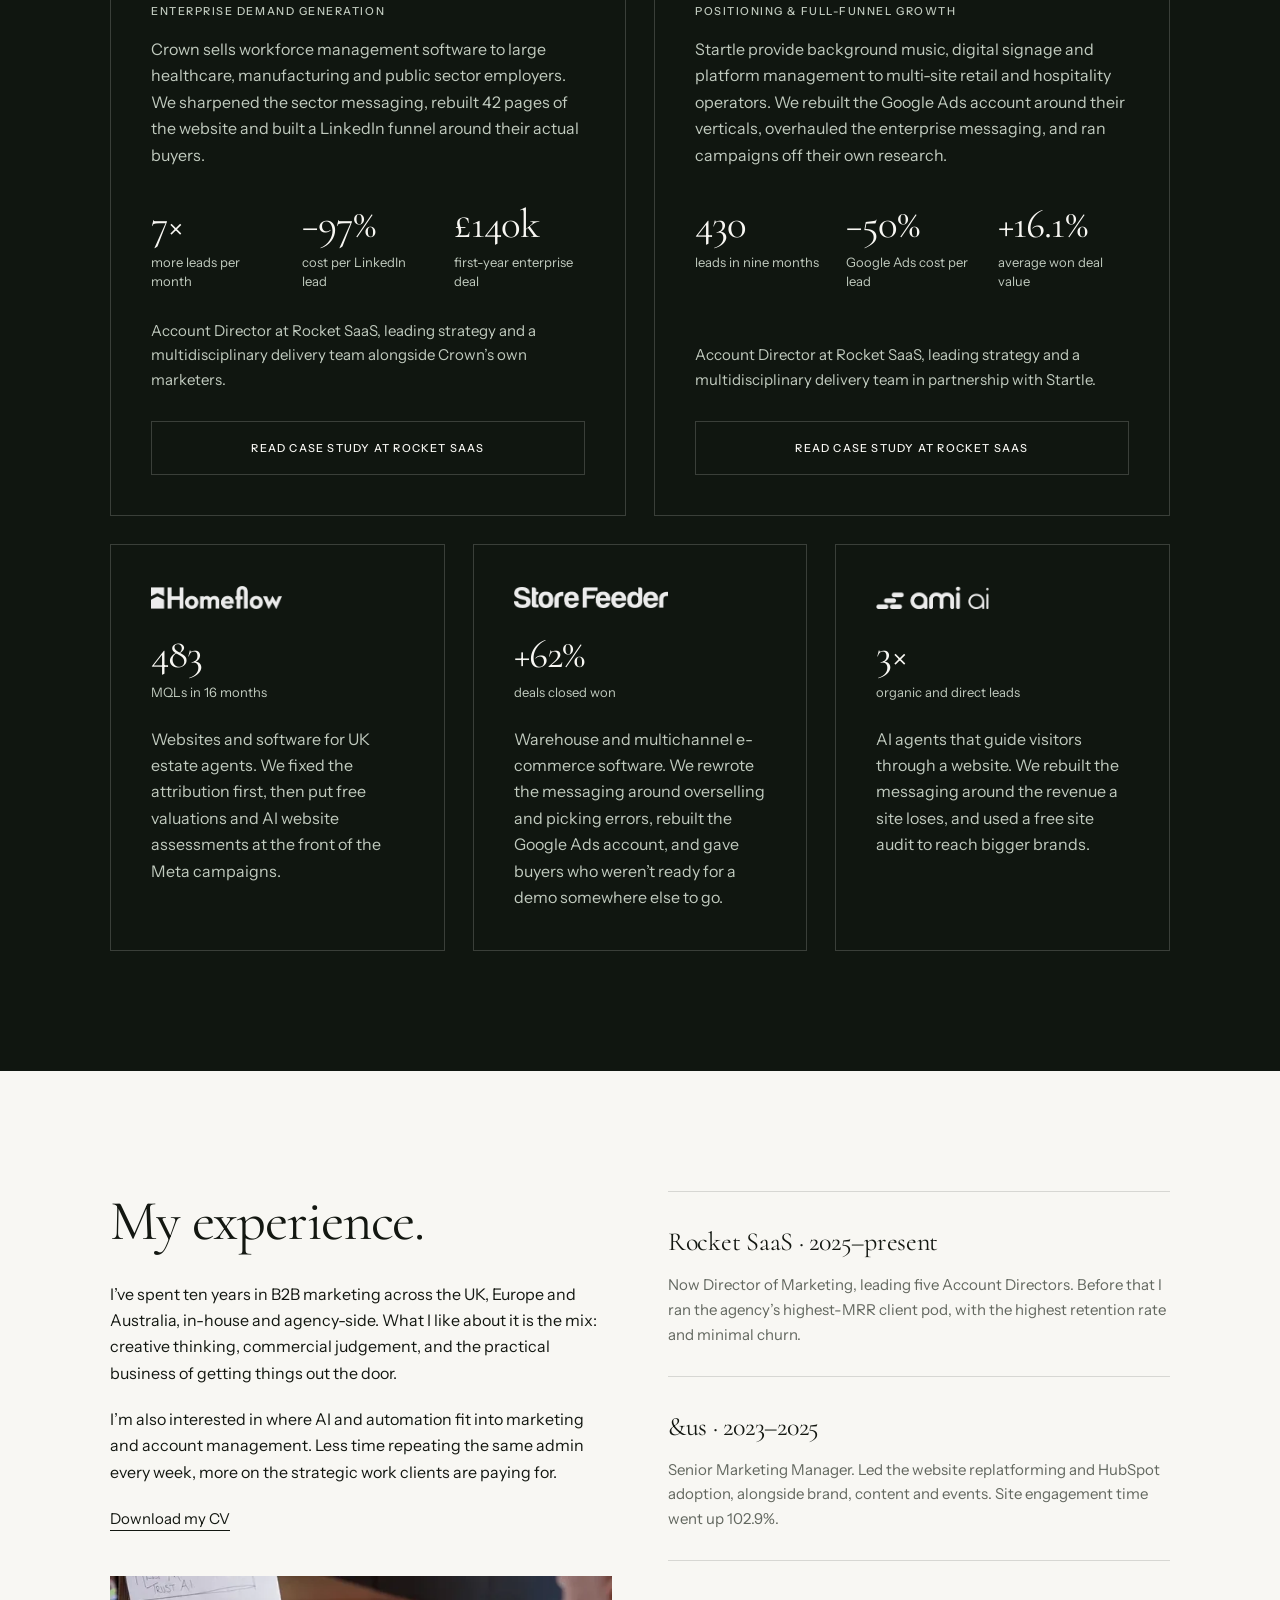
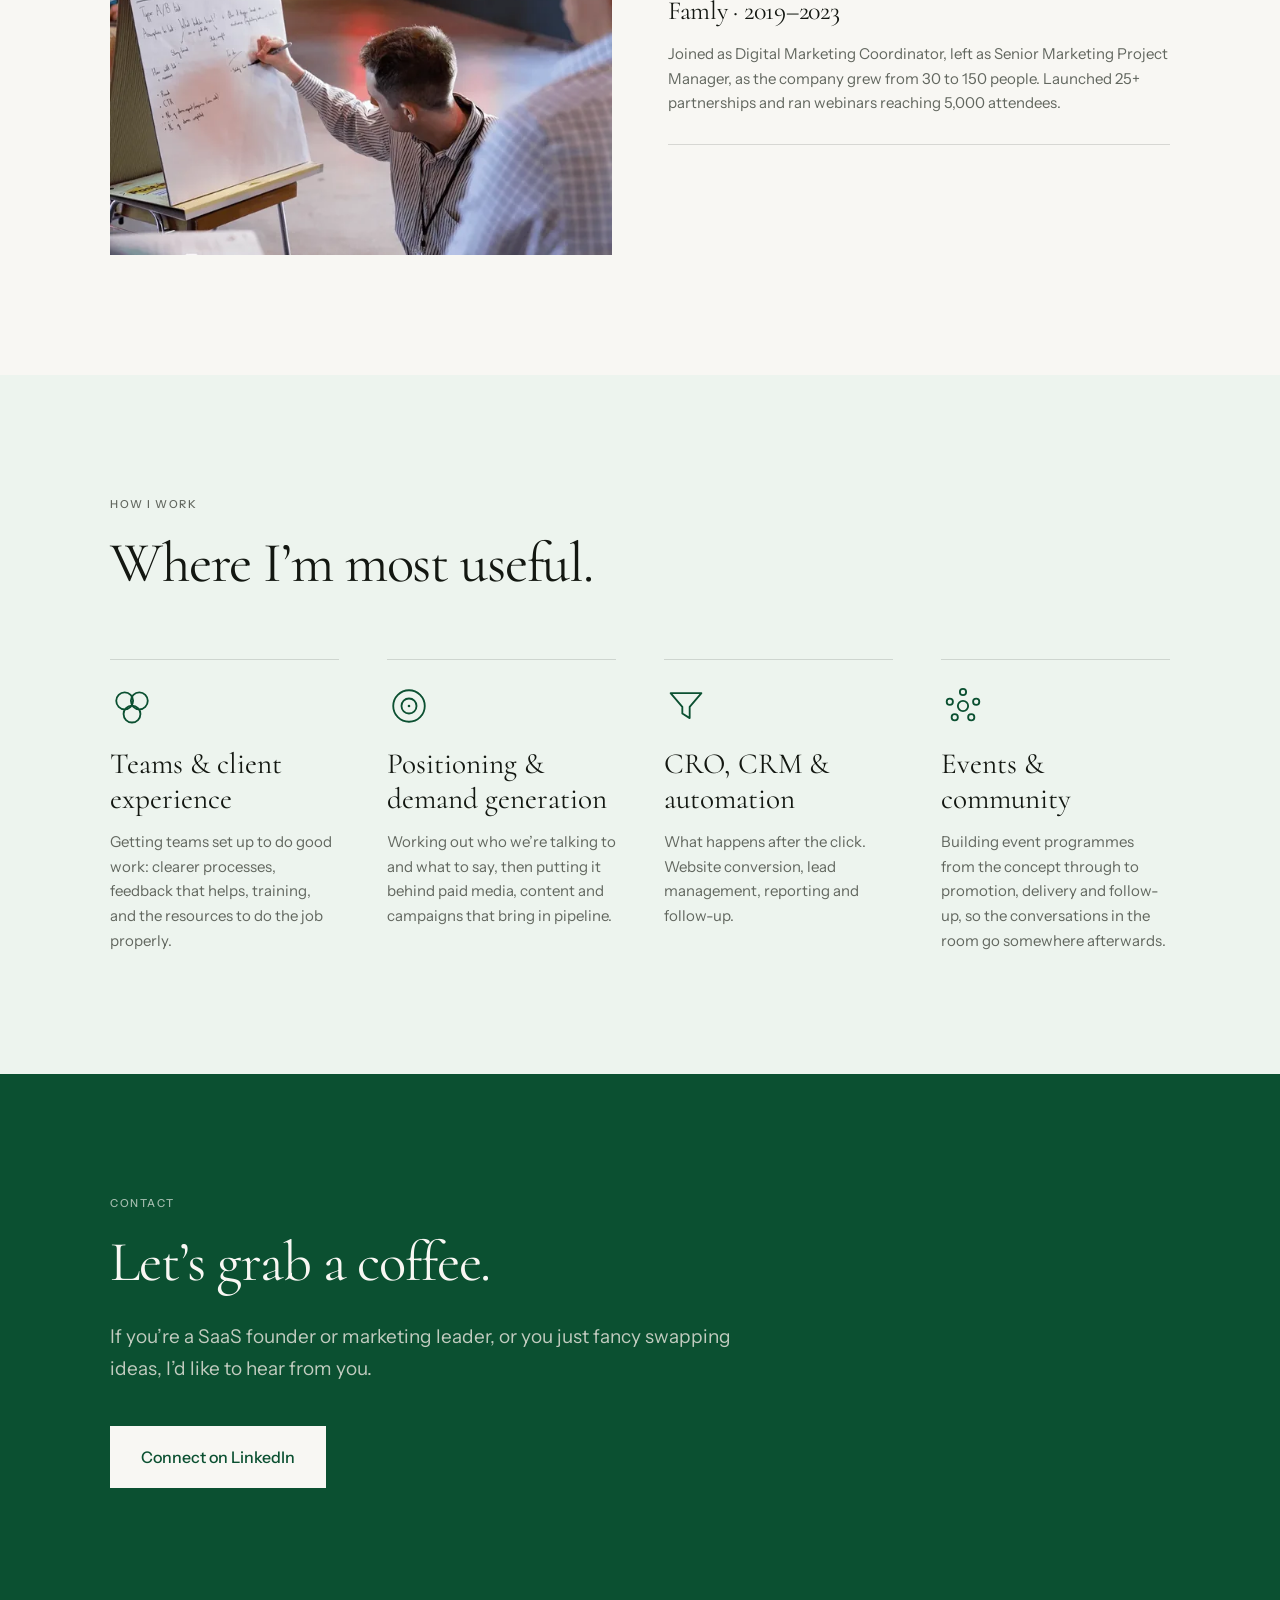
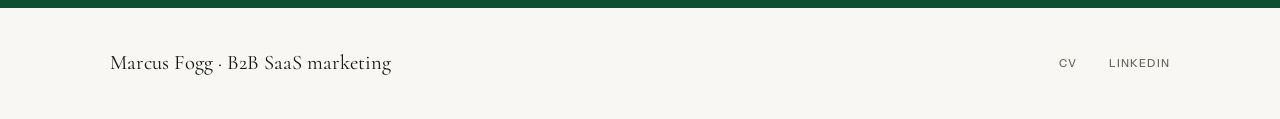
==== commit 1e0e3fad: "Add files via upload" ====
--- a/index.html
+++ b/index.html
@@ -45,13 +45,13 @@
       <div class="hero__text">
         <h1 class="hero__title hero__title--lead">
           B2B SaaS marketing<br>
-          <em>that shows up</em><br>
-          <em>in the numbers.</em>
+          <em>that turns interest</em><br>
+          <em>into pipeline.</em>
         </h1>
         <p class="lead">
           I&rsquo;m Marcus, Director of Marketing at Rocket SaaS. I lead a team of Account
-          Directors who turn B2B SaaS marketing into pipeline, and keep clients happy
-          doing it.
+          Directors across a portfolio of SaaS clients, and keep them happy while we do
+          it.
         </p>
         <div class="hero__actions">
           <a class="btn btn--solid" href="#work">View selected work</a>
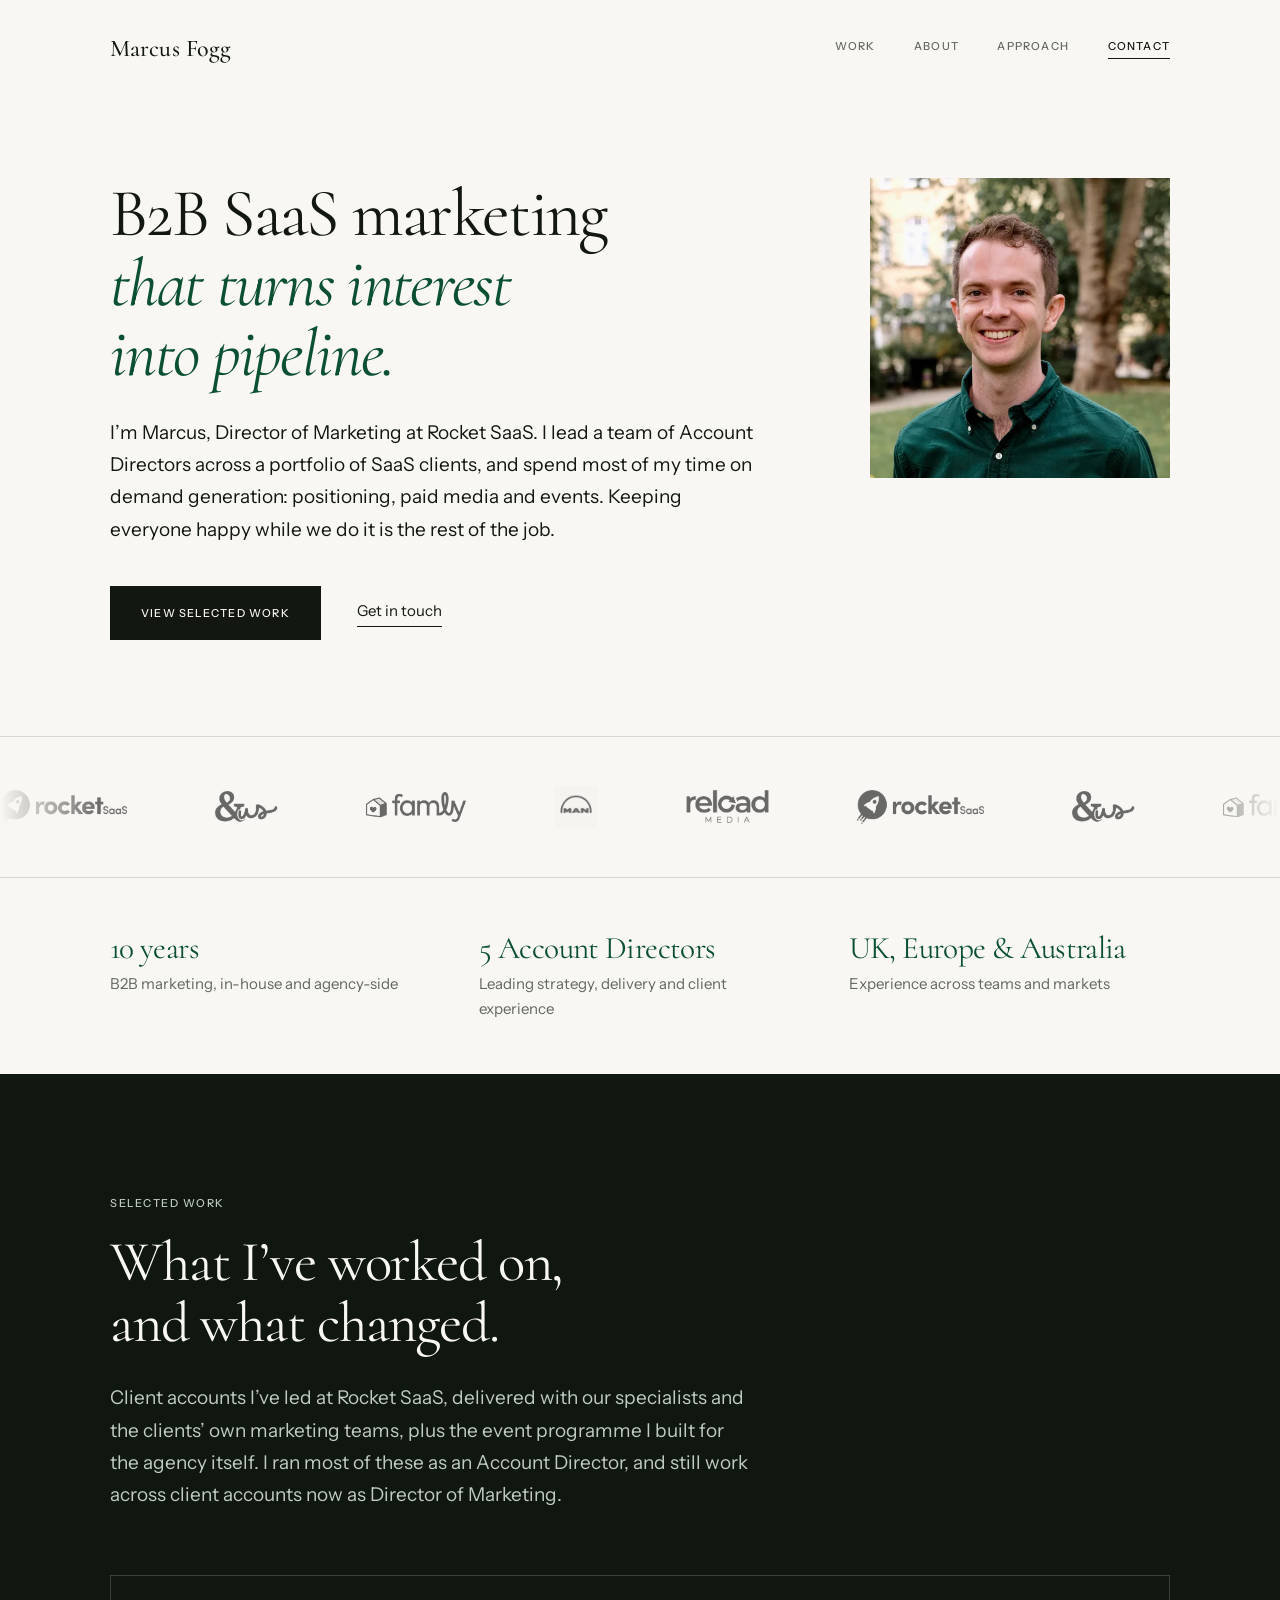
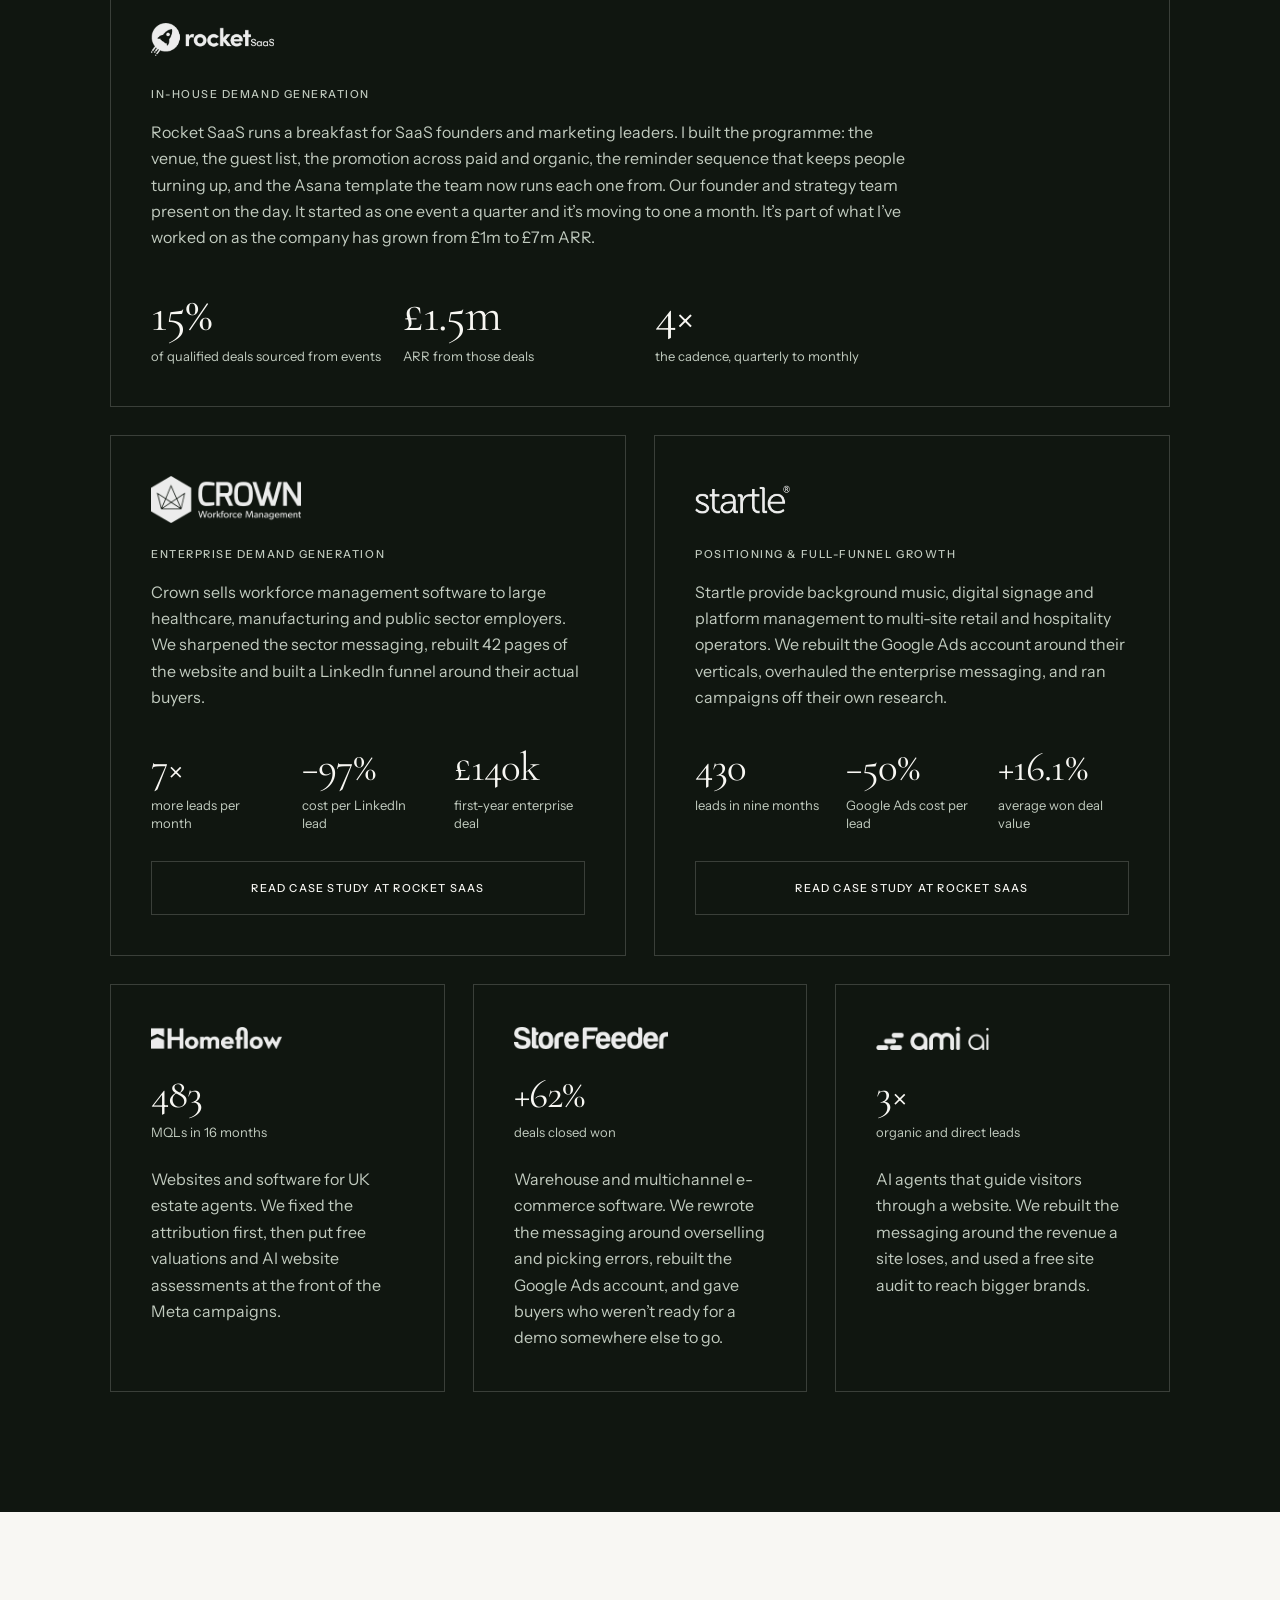
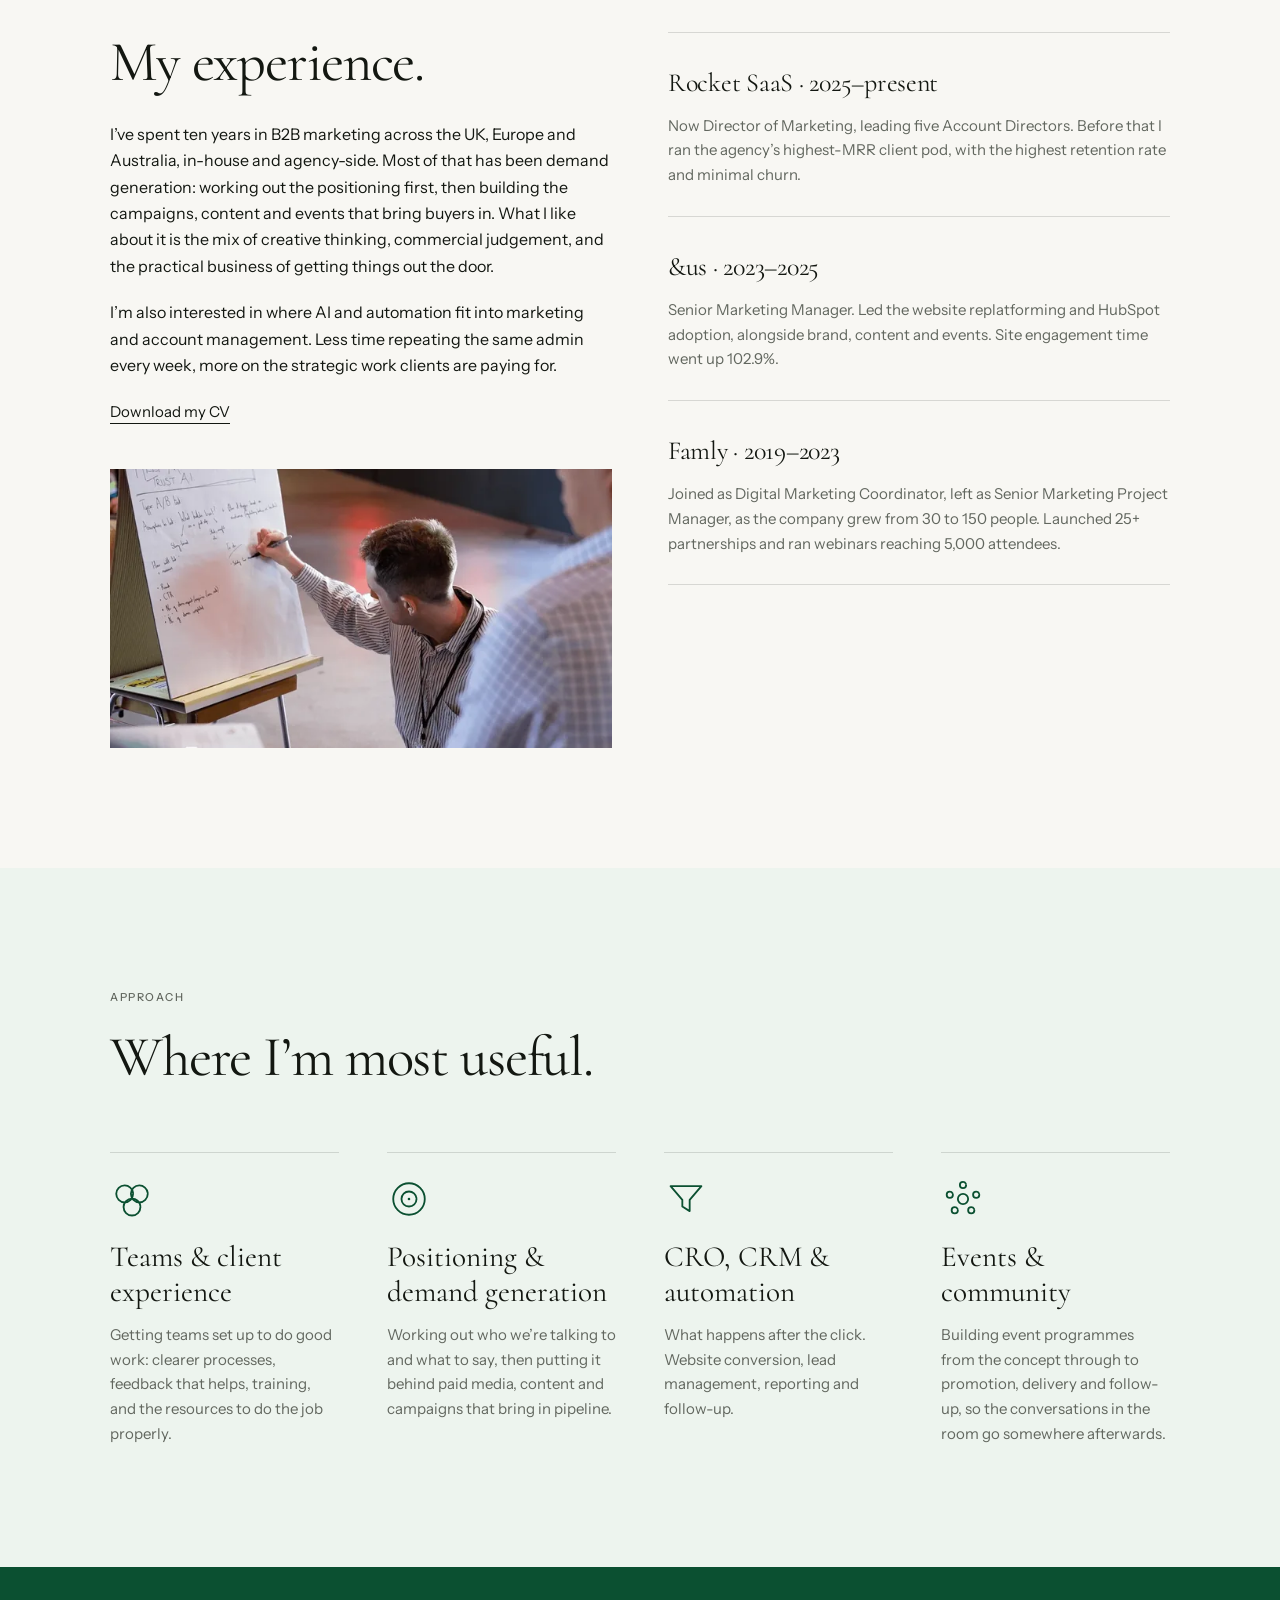
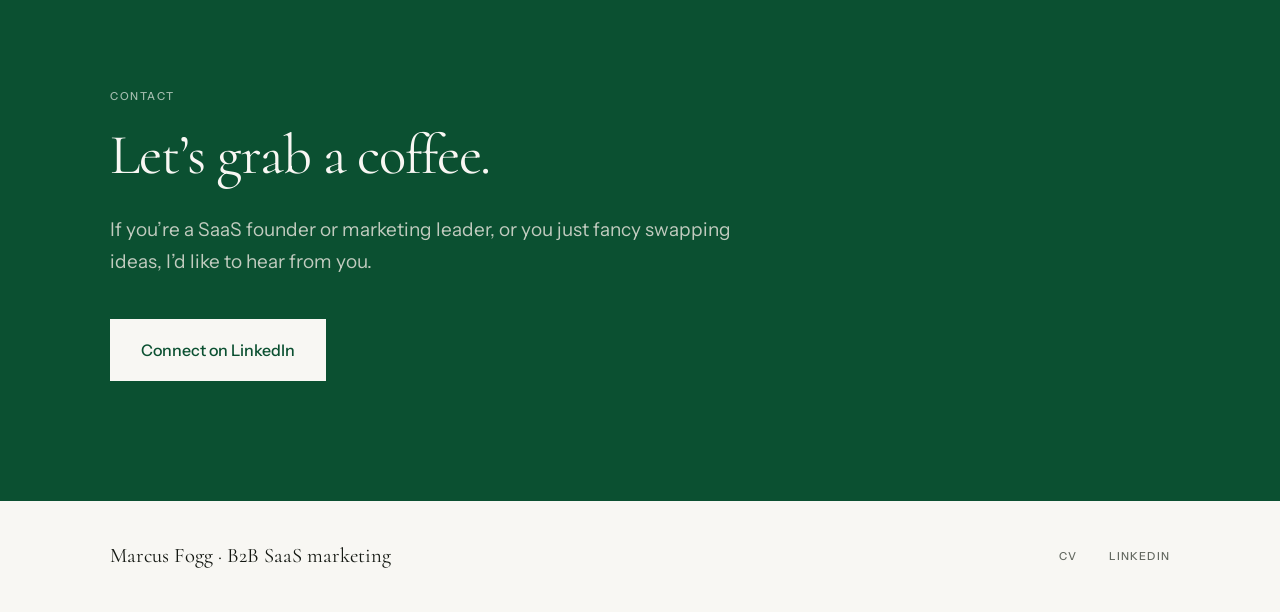
==== commit f70535b4: "Add files via upload" ====
--- a/index.html
+++ b/index.html
@@ -3,16 +3,29 @@
 <head>
 <meta charset="utf-8">
 <meta name="viewport" content="width=device-width, initial-scale=1">
-<title>Marcus Fogg | B2B SaaS Marketing Leader</title>
-<meta name="description" content="Marcus Fogg is Director of Marketing at Rocket SaaS, leading a team of Account Directors who turn B2B SaaS marketing into pipeline. Ten years in B2B marketing across the UK, Europe and Australia.">
+<title>Marcus Fogg | B2B SaaS Marketing &amp; Demand Generation</title>
+<meta name="description" content="Director of Marketing at Rocket SaaS. Demand generation, positioning and event programmes for B2B SaaS, with ten years across the UK, Europe and Australia.">
 <link rel="canonical" href="https://marcusfogg.com/">
-
-<meta property="og:type" content="website">
-<meta property="og:title" content="Marcus Fogg | B2B SaaS Marketing Leader">
-<meta property="og:description" content="Director of Marketing at Rocket SaaS. B2B SaaS marketing that shows up in pipeline.">
-<meta property="og:image" content="assets/img/marcus-fogg-1024.jpg">
+<meta name="author" content="Marcus Fogg">
+<meta name="theme-color" content="#f8f7f3">
+
+<meta property="og:type" content="profile">
+<meta property="og:url" content="https://marcusfogg.com/">
+<meta property="og:site_name" content="Marcus Fogg">
+<meta property="og:title" content="Marcus Fogg | B2B SaaS Marketing &amp; Demand Generation">
+<meta property="og:description" content="Director of Marketing at Rocket SaaS. Demand generation, positioning and event programmes for B2B SaaS.">
+<meta property="og:image" content="https://marcusfogg.com/assets/img/og-marcus-fogg.jpg">
+<meta property="og:image:width" content="1200">
+<meta property="og:image:height" content="630">
+<meta property="og:image:alt" content="Marcus Fogg, Director of Marketing at Rocket SaaS">
 <meta property="og:locale" content="en_GB">
+<meta property="profile:first_name" content="Marcus">
+<meta property="profile:last_name" content="Fogg">
+
 <meta name="twitter:card" content="summary_large_image">
+<meta name="twitter:title" content="Marcus Fogg | B2B SaaS Marketing &amp; Demand Generation">
+<meta name="twitter:description" content="Director of Marketing at Rocket SaaS. Demand generation, positioning and event programmes for B2B SaaS.">
+<meta name="twitter:image" content="https://marcusfogg.com/assets/img/og-marcus-fogg.jpg">
 
 <link rel="icon" href="assets/img/favicon.svg" type="image/svg+xml">
 <link rel="apple-touch-icon" href="assets/img/marcus-fogg-512.jpg">
@@ -20,6 +33,59 @@
 <link rel="preload" href="assets/fonts/cormorant-latin-400-normal.woff2" as="font" type="font/woff2" crossorigin>
 <link rel="preload" href="assets/fonts/instrument-sans-latin-400-normal.woff2" as="font" type="font/woff2" crossorigin>
 <link rel="stylesheet" href="assets/css/styles.css">
+
+<!-- Structured data. Tells Google and the AI crawlers who this is, what he
+     does and which other profiles are the same person, so the knowledge
+     panel and any AI summary are built from his own words rather than
+     scraped guesses. Keep it in step with the copy below. -->
+<script type="application/ld+json">
+{
+  "@context": "https://schema.org",
+  "@graph": [
+    {
+      "@type": "Person",
+      "@id": "https://marcusfogg.com/#marcus",
+      "name": "Marcus Fogg",
+      "givenName": "Marcus",
+      "familyName": "Fogg",
+      "url": "https://marcusfogg.com/",
+      "image": "https://marcusfogg.com/assets/img/marcus-fogg-1024.jpg",
+      "jobTitle": "Director of Marketing",
+      "description": "Director of Marketing at Rocket SaaS, leading a team of Account Directors across a portfolio of B2B SaaS clients. Ten years in B2B marketing across the UK, Europe and Australia.",
+      "worksFor": {
+        "@type": "Organization",
+        "name": "Rocket SaaS",
+        "url": "https://rocket-saas.io/"
+      },
+      "address": {
+        "@type": "PostalAddress",
+        "addressLocality": "London",
+        "addressCountry": "GB"
+      },
+      "knowsAbout": [
+        "B2B SaaS marketing",
+        "Demand generation",
+        "Positioning and messaging",
+        "Paid media",
+        "Conversion rate optimisation",
+        "Marketing automation",
+        "Event marketing",
+        "Marketing team leadership"
+      ],
+      "sameAs": ["https://www.linkedin.com/in/marcusfogg/"]
+    },
+    {
+      "@type": "WebSite",
+      "@id": "https://marcusfogg.com/#website",
+      "url": "https://marcusfogg.com/",
+      "name": "Marcus Fogg",
+      "inLanguage": "en-GB",
+      "about": { "@id": "https://marcusfogg.com/#marcus" },
+      "publisher": { "@id": "https://marcusfogg.com/#marcus" }
+    }
+  ]
+}
+</script>
 </head>
 <body>
 
@@ -35,6 +101,7 @@
       <a href="#contact">Contact</a>
     </nav>
   </div>
+  <span class="site-header__progress" aria-hidden="true"></span>
 </header>
 
 <main id="main">
@@ -50,8 +117,9 @@
         </h1>
         <p class="lead">
           I&rsquo;m Marcus, Director of Marketing at Rocket SaaS. I lead a team of Account
-          Directors across a portfolio of SaaS clients, and keep them happy while we do
-          it.
+          Directors across a portfolio of SaaS clients, and spend most of my time on
+          demand generation: positioning, paid media and events. Keeping everyone happy
+          while we do it is the rest of the job.
         </p>
         <div class="hero__actions">
           <a class="btn btn--solid" href="#work">View selected work</a>
@@ -90,25 +158,25 @@
     <div class="marquee">
       <div class="marquee__track">
         <ul class="marquee__set">
-          <li><img src="assets/img/logos/rocket-saas-ink.png" alt="Rocket SaaS" width="749" height="200" style="--s: 1.13" decoding="async"></li>
-          <li><img src="assets/img/logos/andus-ink.png" alt="&amp;us" width="394" height="200" style="--s: 1.07" decoding="async"></li>
-          <li><img src="assets/img/logos/famly-ink.png" alt="Famly" width="668" height="200" style="--s: 1" decoding="async"></li>
-          <li><img src="assets/img/logos/man-ink.png" alt="MAN Energy Solutions" width="200" height="200" style="--s: 1.47" decoding="async"></li>
-          <li><img src="assets/img/logos/reload-ink.png" alt="Reload Media" width="487" height="200" style="--s: 1.13" decoding="async"></li>
+          <li><img src="assets/img/logos/rocket-saas.png" alt="Rocket SaaS" width="749" height="200" style="--s: 1.13" decoding="async"></li>
+          <li><img src="assets/img/logos/andus.png" alt="&amp;us" width="394" height="200" style="--s: 1.07" decoding="async"></li>
+          <li><img src="assets/img/logos/famly.png" alt="Famly" width="668" height="200" style="--s: 1" decoding="async"></li>
+          <li><img src="assets/img/logos/man.png" alt="MAN Energy Solutions" width="200" height="200" style="--s: 1.47" decoding="async"></li>
+          <li><img src="assets/img/logos/reload.png" alt="Reload Media" width="487" height="200" style="--s: 1.13" decoding="async"></li>
         </ul>
         <ul class="marquee__set" aria-hidden="true">
-          <li><img src="assets/img/logos/rocket-saas-ink.png" alt="" width="749" height="200" style="--s: 1.13" decoding="async"></li>
-          <li><img src="assets/img/logos/andus-ink.png" alt="" width="394" height="200" style="--s: 1.07" decoding="async"></li>
-          <li><img src="assets/img/logos/famly-ink.png" alt="" width="668" height="200" style="--s: 1" decoding="async"></li>
-          <li><img src="assets/img/logos/man-ink.png" alt="" width="200" height="200" style="--s: 1.47" decoding="async"></li>
-          <li><img src="assets/img/logos/reload-ink.png" alt="" width="487" height="200" style="--s: 1.13" decoding="async"></li>
+          <li><img src="assets/img/logos/rocket-saas.png" alt="" width="749" height="200" style="--s: 1.13" decoding="async"></li>
+          <li><img src="assets/img/logos/andus.png" alt="" width="394" height="200" style="--s: 1.07" decoding="async"></li>
+          <li><img src="assets/img/logos/famly.png" alt="" width="668" height="200" style="--s: 1" decoding="async"></li>
+          <li><img src="assets/img/logos/man.png" alt="" width="200" height="200" style="--s: 1.47" decoding="async"></li>
+          <li><img src="assets/img/logos/reload.png" alt="" width="487" height="200" style="--s: 1.13" decoding="async"></li>
         </ul>
         <ul class="marquee__set" aria-hidden="true">
-          <li><img src="assets/img/logos/rocket-saas-ink.png" alt="" width="749" height="200" style="--s: 1.13" decoding="async"></li>
-          <li><img src="assets/img/logos/andus-ink.png" alt="" width="394" height="200" style="--s: 1.07" decoding="async"></li>
-          <li><img src="assets/img/logos/famly-ink.png" alt="" width="668" height="200" style="--s: 1" decoding="async"></li>
-          <li><img src="assets/img/logos/man-ink.png" alt="" width="200" height="200" style="--s: 1.47" decoding="async"></li>
-          <li><img src="assets/img/logos/reload-ink.png" alt="" width="487" height="200" style="--s: 1.13" decoding="async"></li>
+          <li><img src="assets/img/logos/rocket-saas.png" alt="" width="749" height="200" style="--s: 1.13" decoding="async"></li>
+          <li><img src="assets/img/logos/andus.png" alt="" width="394" height="200" style="--s: 1.07" decoding="async"></li>
+          <li><img src="assets/img/logos/famly.png" alt="" width="668" height="200" style="--s: 1" decoding="async"></li>
+          <li><img src="assets/img/logos/man.png" alt="" width="200" height="200" style="--s: 1.47" decoding="async"></li>
+          <li><img src="assets/img/logos/reload.png" alt="" width="487" height="200" style="--s: 1.13" decoding="async"></li>
         </ul>
       </div>
     </div>
@@ -137,18 +205,62 @@
     <div class="container">
       <p class="eyebrow eyebrow--dim">Selected work</p>
       <h2 class="section-title section-title--on-dark">
-        Five clients, and<br>what changed.
+        What I&rsquo;ve worked on,<br>and what changed.
       </h2>
       <p class="lead lead--on-dark work__intro">
-        A closer look at Rocket SaaS accounts I&rsquo;ve worked on, delivered with our
-        specialists and the clients&rsquo; own marketing teams.
+        Client accounts I&rsquo;ve led at Rocket SaaS, delivered with our specialists and
+        the clients&rsquo; own marketing teams, plus the event programme I built for the
+        agency itself. I ran most of these as an Account Director, and still work across
+        client accounts now as Director of Marketing.
       </p>
+
+      <!-- The in-house programme leads: it's the one piece here that's mine end to
+           end rather than a team delivery, so it gets the full width to itself. -->
+      <div class="work__grid work__grid--feature">
+
+        <article class="case case--feature">
+          <h3 class="case__logo">
+            <a href="https://rocket-saas.io/" target="_blank" rel="noopener">
+              <img src="assets/img/logos/rocket-saas.png" alt="Rocket SaaS" width="749" height="200" style="--s: 1.13" loading="lazy" decoding="async">
+            </a>
+          </h3>
+          <p class="eyebrow eyebrow--dim">In-house demand generation</p>
+          <p class="case__summary">
+            Rocket SaaS runs a breakfast for SaaS founders and marketing leaders. I built
+            the programme: the venue, the guest list, the promotion across paid and
+            organic, the reminder sequence that keeps people turning up, and the Asana
+            template the team now runs each one from. Our founder and strategy team
+            present on the day. It started as one event a quarter and it&rsquo;s moving to
+            one a month. It&rsquo;s part of what I&rsquo;ve worked on as the company has
+            grown from &pound;1m to &pound;7m ARR.
+          </p>
+
+          <div class="stat-row">
+            <p class="stat">
+              <span class="stat__figure">15%</span>
+              <span class="stat__label">of qualified deals sourced from events</span>
+            </p>
+            <p class="stat">
+              <span class="stat__figure">&pound;1.5m</span>
+              <span class="stat__label">ARR from those deals</span>
+            </p>
+            <p class="stat">
+              <span class="stat__figure">4&times;</span>
+              <span class="stat__label">the cadence, quarterly to monthly</span>
+            </p>
+          </div>
+
+        </article>
+
+      </div>
 
       <div class="work__grid">
 
         <article class="case">
           <h3 class="case__logo">
-            <img src="assets/img/logos/crown-white.png" alt="Crown Workforce Management" width="648" height="200" style="--s: 1.6" loading="lazy" decoding="async">
+            <a href="https://crownworkforcemanagement.com/" target="_blank" rel="noopener">
+              <img src="assets/img/logos/crown.png" alt="Crown Workforce Management" width="648" height="200" style="--s: 1.6" loading="lazy" decoding="async">
+            </a>
           </h3>
           <p class="eyebrow eyebrow--dim">Enterprise demand generation</p>
           <p class="case__summary">
@@ -172,10 +284,6 @@
             </p>
           </div>
 
-          <p class="case__role">
-            Account Director at Rocket SaaS, leading strategy and a multidisciplinary
-            delivery team alongside Crown&rsquo;s own marketers.
-          </p>
           <a class="btn btn--outline" href="https://rocket-saas.io/case-studies/crown-workforce-management/" target="_blank" rel="noopener">
             Read case study at Rocket SaaS
           </a>
@@ -183,7 +291,9 @@
 
         <article class="case">
           <h3 class="case__logo">
-            <img src="assets/img/logos/startle-white.png" alt="Startle" width="659" height="200" style="--s: 1" loading="lazy" decoding="async">
+            <a href="https://startle.io/" target="_blank" rel="noopener">
+              <img src="assets/img/logos/startle.png" alt="Startle" width="659" height="200" style="--s: 1" loading="lazy" decoding="async">
+            </a>
           </h3>
           <p class="eyebrow eyebrow--dim">Positioning &amp; full-funnel growth</p>
           <p class="case__summary">
@@ -208,10 +318,6 @@
             </p>
           </div>
 
-          <p class="case__role">
-            Account Director at Rocket SaaS, leading strategy and a multidisciplinary
-            delivery team in partnership with Startle.
-          </p>
           <a class="btn btn--outline" href="https://rocket-saas.io/case-studies/startle/" target="_blank" rel="noopener">
             Read case study at Rocket SaaS
           </a>
@@ -224,7 +330,9 @@
 
         <article class="case case--compact">
           <h3 class="case__logo case__logo--sm">
-            <img src="assets/img/logos/homeflow-white.png" alt="Homeflow" width="1165" height="200" style="--s: 0.86" loading="lazy" decoding="async">
+            <a href="https://homeflow.co.uk/" target="_blank" rel="noopener">
+              <img src="assets/img/logos/homeflow.png" alt="Homeflow" width="1165" height="200" style="--s: 0.86" loading="lazy" decoding="async">
+            </a>
           </h3>
           <p class="stat">
             <span class="stat__figure stat__figure--sm">483</span>
@@ -239,7 +347,9 @@
 
         <article class="case case--compact">
           <h3 class="case__logo case__logo--sm">
-            <img src="assets/img/logos/storefeeder-white.png" alt="StoreFeeder" width="1429" height="200" style="--s: 0.83" loading="lazy" decoding="async">
+            <a href="https://storefeeder.com/" target="_blank" rel="noopener">
+              <img src="assets/img/logos/storefeeder.png" alt="StoreFeeder" width="1429" height="200" style="--s: 0.83" loading="lazy" decoding="async">
+            </a>
           </h3>
           <p class="stat">
             <span class="stat__figure stat__figure--sm">+62%</span>
@@ -254,7 +364,9 @@
 
         <article class="case case--compact">
           <h3 class="case__logo case__logo--sm">
-            <img src="assets/img/logos/ami-white.png" alt="Ami" width="950" height="200" style="--s: 0.91" loading="lazy" decoding="async">
+            <a href="https://meetami.ai/" target="_blank" rel="noopener">
+              <img src="assets/img/logos/ami.png" alt="Ami" width="950" height="200" style="--s: 0.91" loading="lazy" decoding="async">
+            </a>
           </h3>
           <p class="stat">
             <span class="stat__figure stat__figure--sm">3&times;</span>
@@ -278,7 +390,9 @@
         <h2 class="section-title about__title">My experience.</h2>
         <p>
           I&rsquo;ve spent ten years in B2B marketing across the UK, Europe and Australia,
-          in-house and agency-side. What I like about it is the mix: creative thinking,
+          in-house and agency-side. Most of that has been demand generation: working out
+          the positioning first, then building the campaigns, content and events that
+          bring buyers in. What I like about it is the mix of creative thinking,
           commercial judgement, and the practical business of getting things out the door.
         </p>
         <p>
@@ -339,7 +453,7 @@
   <!-- ──────────────────────────── How I work ──────────────────────── -->
   <section class="approach" id="approach">
     <div class="container">
-      <p class="eyebrow">How I work</p>
+      <p class="eyebrow">Approach</p>
       <h2 class="section-title">Where I&rsquo;m most useful.</h2>
 
       <ul class="pillars">
@@ -413,25 +527,189 @@
 </footer>
 
 <script>
-// Underlines the nav item for whichever section is currently in view.
-// Purely decorative: without JS the nav still works as plain anchors.
+// All of this is decoration. Every figure is already in the HTML and every icon
+// already renders, so with JS off, or with reduced motion asked for, the page
+// is simply the finished state without the movement.
 (function () {
-  var links = Array.prototype.slice.call(document.querySelectorAll('.site-nav a'));
-  var sections = links
-    .map(function (a) { return document.querySelector(a.getAttribute('href')); })
-    .filter(Boolean);
-  if (!('IntersectionObserver' in window) || !sections.length) return;
-
-  var observer = new IntersectionObserver(function (entries) {
-    entries.forEach(function (entry) {
-      if (!entry.isIntersecting) return;
-      links.forEach(function (a) {
-        a.classList.toggle('is-current', a.getAttribute('href') === '#' + entry.target.id);
+  'use strict';
+
+  var slice = function (list) { return Array.prototype.slice.call(list); };
+  var reduced = window.matchMedia &&
+                window.matchMedia('(prefers-reduced-motion: reduce)').matches;
+  var canObserve = 'IntersectionObserver' in window;
+
+  /* --- Nav underline follows the section in view ------------------------ */
+
+  (function () {
+    var links = slice(document.querySelectorAll('.site-nav a'));
+    var sections = links
+      .map(function (a) { return document.querySelector(a.getAttribute('href')); })
+      .filter(Boolean);
+    if (!canObserve || !sections.length) return;
+
+    var observer = new IntersectionObserver(function (entries) {
+      entries.forEach(function (entry) {
+        if (!entry.isIntersecting) return;
+        links.forEach(function (a) {
+          a.classList.toggle('is-current', a.getAttribute('href') === '#' + entry.target.id);
+        });
+      });
+    }, { rootMargin: '-45% 0px -50% 0px' });
+
+    sections.forEach(function (s) { observer.observe(s); });
+  })();
+
+  /* --- Header hairline, and how far down the page you are ---------------- */
+
+  // This one runs even for reduced motion. The bar tracks the scrollbar rather
+  // than animating on its own, so it's an indicator, not movement.
+  (function () {
+    var header = document.querySelector('.site-header');
+    var progress = document.querySelector('.site-header__progress');
+    if (!header && !progress) return;
+    var queued = false;
+
+    // The header is taller than its clamp when the nav wraps on a narrow
+    // screen, and an anchor jump would then land underneath it. Measuring the
+    // real thing beats trying to predict the wrap in CSS.
+    function measure() {
+      if (!header) return;
+      document.documentElement.style.setProperty(
+        '--header-clear', header.getBoundingClientRect().height + 'px');
+    }
+
+    function update() {
+      queued = false;
+      var y = window.pageYOffset || document.documentElement.scrollTop || 0;
+      if (header) header.classList.toggle('is-stuck', y > 24);
+      if (progress) {
+        var max = document.documentElement.scrollHeight - window.innerHeight;
+        var through = max > 0 ? Math.min(Math.max(y / max, 0), 1) : 0;
+        progress.style.transform = 'scaleX(' + through + ')';
+      }
+    }
+
+    // Scroll fires far more often than the screen redraws, so the work is
+    // deferred to the next frame and coalesced.
+    function queue() {
+      if (queued) return;
+      queued = true;
+      requestAnimationFrame(update);
+    }
+
+    window.addEventListener('scroll', queue, { passive: true });
+    window.addEventListener('resize', function () { measure(); queue(); },
+                            { passive: true });
+    // Again once the webfonts land, since they change the wordmark's height.
+    if (document.fonts && document.fonts.ready) document.fonts.ready.then(measure);
+    measure();
+    update();
+  })();
+
+  if (reduced || !canObserve) return;
+
+  // Fires cb once, the first time el is properly in view, then stops watching.
+  function once(elements, options, cb) {
+    var observer = new IntersectionObserver(function (entries, obs) {
+      entries.forEach(function (entry) {
+        if (!entry.isIntersecting) return;
+        obs.unobserve(entry.target);
+        cb(entry.target);
+      });
+    }, options);
+    elements.forEach(function (el) { observer.observe(el); });
+  }
+
+  /* --- Figures count up the first time they're seen --------------------- */
+
+  // Splits "£140k" into "£", "140", "k" and "−97%" into "−", "97", "%", so the
+  // currency, sign and unit stay put while only the number moves. Anything with
+  // no digits in it, like "UK, Europe & Australia", is left alone.
+  var FIGURE = /^(\D*?)(\d[\d.,]*)(.*)$/;
+  var DURATION = 1100;
+
+  function countUp(el) {
+    var source = el.textContent.trim();
+    var parts = FIGURE.exec(source);
+    if (!parts) return;
+
+    var target = parseFloat(parts[2].replace(/,/g, ''));
+    if (!isFinite(target)) return;
+    var decimals = (parts[2].split('.')[1] || '').length;
+    var started = null;
+    var done = false;
+
+    function settle() {
+      done = true;
+      el.textContent = source;                     // exactly what was authored
+    }
+
+    function frame(now) {
+      if (done) return;
+      if (started === null) started = now;
+      var t = Math.min((now - started) / DURATION, 1);
+      var eased = 1 - Math.pow(1 - t, 3);          // ease-out, lands softly
+      if (t < 1) {
+        el.textContent = parts[1] + (target * eased).toFixed(decimals) + parts[3];
+        requestAnimationFrame(frame);
+      } else {
+        settle();
+      }
+    }
+
+    // A backstop, because requestAnimationFrame stops in a background tab. If
+    // the frames dry up mid-count the figure would otherwise be left showing
+    // something like £139k, which is a quietly wrong number on a page whose
+    // whole job is the numbers.
+    setTimeout(settle, DURATION + 400);
+    requestAnimationFrame(frame);
+  }
+
+  // Both are block-level inside a grid cell, so the column width is already
+  // fixed and the digits changing width can't reflow anything around them.
+  var figures = slice(document.querySelectorAll('.stat__figure, .proof__figure'));
+  if (figures.length) {
+    once(figures, { threshold: 0.4, rootMargin: '0px 0px -10% 0px' }, countUp);
+  }
+
+  /* --- Pillar icons draw themselves in ---------------------------------- */
+
+  // Each shape is dashed with its own length and offset by it, which hides the
+  // stroke; releasing the offset to 0 draws it back on. The solid dot in the
+  // target icon has no stroke to draw, so it fades in at the end instead.
+  function arm(svg) {
+    var release = [];
+    slice(svg.children).forEach(function (shape, i) {
+      if (shape.getAttribute('stroke') === 'none') {
+        shape.style.opacity = '0';
+        shape.style.transition = 'opacity 0.45s ease ' + (0.55 + i * 0.08) + 's';
+        release.push(function () { shape.style.opacity = '1'; });
+        return;
+      }
+      var length;
+      try { length = shape.getTotalLength(); } catch (e) { return; }
+      if (!length) return;
+      shape.style.strokeDasharray = length;
+      shape.style.strokeDashoffset = length;
+      shape.style.transition =
+        'stroke-dashoffset 0.9s cubic-bezier(0.22, 0.61, 0.36, 1) ' + (i * 0.12) + 's';
+      release.push(function () { shape.style.strokeDashoffset = '0'; });
+    });
+    return release;
+  }
+
+  var icons = slice(document.querySelectorAll('.pillar__icon'));
+  if (icons.length) {
+    var pending = icons.map(function (svg) {
+      return { svg: svg, release: arm(svg) };
+    });
+    once(icons, { threshold: 0.35 }, function (svg) {
+      pending.forEach(function (entry) {
+        if (entry.svg !== svg) return;
+        entry.release.forEach(function (go) { go(); });
       });
     });
-  }, { rootMargin: '-45% 0px -50% 0px' });
-
-  sections.forEach(function (s) { observer.observe(s); });
+  }
 })();
 </script>
 
--- a/assets/css/styles.css
+++ b/assets/css/styles.css
@@ -54,6 +54,7 @@
   --fs-h2:      clamp(2.25rem, 1.714rem + 2.286vw, 4rem);
   --fs-h3:      clamp(1.75rem, 1.444rem + 1.306vw, 2.75rem);
   --fs-stat:    clamp(3.5rem, 2.58rem + 3.92vw, 6.5rem);
+  --fs-stat-md: clamp(2.25rem, 1.75rem + 1.6vw, 3.25rem);
   --fs-stat-sm: clamp(2rem, 1.6rem + 1.2vw, 2.75rem);
   --fs-proof:   clamp(1.625rem, 1.4rem + 0.7vw, 2.125rem);
   --fs-role:    clamp(1.4375rem, 1.35rem + 0.35vw, 1.75rem);
@@ -66,6 +67,14 @@
   --gutter: clamp(1.25rem, 4vw, 2.5rem);
   --section-y: clamp(4rem, 2rem + 8vw, 7.5rem);
   --container: 1140px;
+  /* The sticky header's height, and the room anything has to leave to clear
+     it. They're separate because the header can end up taller than the clamp
+     when the nav wraps onto a second line on a narrow screen: the script
+     measures the real height into --header-clear, and this stays the fallback
+     for when it can't. Keeping them apart also stops min-height being fed its
+     own measurement, which would leave the header unable to shrink again. */
+  --header-h: clamp(4.75rem, 2.5rem + 4.5vw, 7rem);
+  --header-clear: var(--header-h);
 }
 
 /* ---------------------------------------------------------------- Reset -- */
@@ -128,8 +137,9 @@
   padding-inline: var(--gutter);
 }
 
-/* so a jump from the nav doesn't land flush against the top of the window */
-section[id] { scroll-margin-top: 2rem; }
+/* Clears the sticky header, so a jump from the nav doesn't land underneath it,
+   plus a little air. Tied to --header-h so the two can't drift apart. */
+section[id] { scroll-margin-top: calc(var(--header-clear) + 1rem); }
 
 .eyebrow {
   font-family: var(--sans);
@@ -224,15 +234,54 @@
 
 /* ---------------------------------------------------------------- Header -- */
 
+/* Sticky, opaque and self-contained, so it reads the same over the cream, the
+   near-black Selected work panel and the green Contact block. A hairline fades
+   in once you've left the hero, which is the only thing that changes: its
+   height is deliberately constant.
+
+   It's in normal flow, so shrinking it on scroll would shorten the document
+   and shunt everything below it upwards, which also lands anchor jumps
+   underneath the bar. min-height rather than height so it can still grow if
+   the nav wraps on a narrow screen. */
 .site-header {
-  padding-block: clamp(1.5rem, 3vw, 2.25rem);
-}
+  position: sticky;
+  top: 0;
+  z-index: 50;
+  display: flex;
+  align-items: center;
+  min-height: var(--header-h);
+  padding-block: 0.75rem;
+  background: var(--cream);
+  border-bottom: 1px solid transparent;
+  transition: border-color 0.3s ease;
+}
+.site-header.is-stuck { border-bottom-color: var(--rule); }
+
+/* Scaled rather than resized: transform runs on the compositor, so dragging
+   the scrollbar doesn't cost a layout on every frame. */
+.site-header__progress {
+  position: absolute;
+  left: 0;
+  bottom: -1px;
+  width: 100%;
+  height: 2px;
+  background: var(--green);
+  transform: scaleX(0);
+  transform-origin: left center;
+}
+
 .site-header__inner {
   display: flex;
   align-items: center;
   justify-content: space-between;
   gap: 1.5rem;
   flex-wrap: wrap;
+}
+/* Below this the nav can't share a line with the wordmark, so it wraps. Tighten
+   the row gap: on a phone the header is stuck to the top of a short screen and
+   every pixel it takes is one less of the page. */
+@media (max-width: 34rem) {
+  .site-header__inner { gap: 0.5rem 1.5rem; }
 }
 
 .wordmark {
@@ -352,12 +401,20 @@
   gap: var(--logo-gap);
   padding-right: var(--logo-gap);
 }
+/* One colour file per logo does all three states. brightness(0) crushes every
+   channel to zero without touching alpha, so the artwork becomes the same
+   silhouette a mono file would give, holes and all; opacity() then sits it back
+   at the weight the row wants. Dropping the filter on hover reveals the real
+   brand colours with no second request. */
 .marquee__set img {
   height: calc(var(--logo-base) * var(--s, 1));
   width: auto;
   max-width: none;
-  opacity: 0.62;
-}
+  filter: brightness(0) opacity(0.58);
+  transition: filter 0.45s ease;
+}
+.marquee__set li:hover img,
+.marquee__set li:focus-within img { filter: none; }
 
 /* No animation for anyone who's asked for less motion. The row becomes a
    plain scrollable strip so every logo is still reachable. */
@@ -411,10 +468,19 @@
   .work__grid { grid-template-columns: repeat(2, minmax(0, 1fr)); }
 }
 
-.work__grid--compact { margin-top: clamp(1.25rem, 2.5vw, 1.75rem); }
+/* only the first grid needs the big gap down from the intro */
+.work__grid + .work__grid { margin-top: clamp(1.25rem, 2.5vw, 1.75rem); }
+
 @media (min-width: 52rem) {
+  .work__grid--feature { grid-template-columns: minmax(0, 1fr); }
   .work__grid--compact { grid-template-columns: repeat(3, minmax(0, 1fr)); }
 }
+
+/* The in-house card runs the full width, so the copy gets a measure of its own
+   and the figures come up a size. */
+.case--feature .case__summary { max-width: 48em; }
+.case--feature .stat-row { max-width: 46rem; margin-top: 2.5rem; }
+.case--feature .stat__figure { font-size: var(--fs-stat-md); }
 
 .case {
   display: flex;
@@ -433,11 +499,37 @@
   min-height: calc(var(--logo-base) * 1.6);
   margin: 0;
 }
+/* The logo links to the client. Hovering the card reveals the real colours,
+   but these marks are all drawn for light backgrounds and most of them would
+   disappear against this one, so a cream plaque fades in behind to give them
+   something to sit on. */
+.case__logo a {
+  position: relative;
+  display: inline-flex;
+  padding: 0.5rem 0.75rem;
+  margin: -0.5rem -0.75rem;
+  border-radius: 3px;
+}
+.case__logo a::before {
+  content: "";
+  position: absolute;
+  inset: 0;
+  border-radius: inherit;
+  background: var(--cream);
+  opacity: 0;
+  transition: opacity 0.45s ease;
+}
 .case__logo img {
+  position: relative;      /* above the plaque */
   height: calc(var(--logo-base) * var(--s, 1));
   width: auto;
-  opacity: 0.92;
-}
+  filter: brightness(0) invert(1) opacity(0.92);
+  transition: filter 0.45s ease;
+}
+.case:hover .case__logo a::before,
+.case__logo a:focus-visible::before { opacity: 1; }
+.case:hover .case__logo img,
+.case__logo a:focus-visible img { filter: none; }
 .case__logo--sm {
   --logo-base: clamp(1.375rem, 1.15rem + 0.6vw, 1.75rem);
   min-height: calc(var(--logo-base) * 0.95);
@@ -452,14 +544,11 @@
   color: var(--on-dark);
   max-width: 32em;
 }
-/* margin-top:auto pushes the role note and CTA down so the two cards'
-   buttons line up however much copy sits above them */
-.case__role {
-  margin-top: auto;
-  padding-top: 1.75rem;
-  font-size: var(--fs-small);
-  color: var(--on-dark);
-}
+/* margin-bottom:auto on the figures soaks up whatever space is spare, which
+   pushes the CTA to the floor so the two cards' buttons line up however much
+   copy sits above them. Doing it here rather than on the button keeps the
+   1.75rem gap intact on the taller card, where there's no spare space left. */
+.case .stat-row { margin-bottom: auto; }
 .case .btn--outline { margin-top: 1.75rem; }
 
 /* three figures of equal weight, so no single number dominates the card */
@@ -511,6 +600,8 @@
   margin: clamp(2rem, 4vw, 2.75rem) 0 0;
   max-width: 100%;
 }
+/* No greyscale and no hover fill on either photo of Marcus: both render as
+   shot. The colour-on-hover treatment is on the logos only. */
 .about__photo img { width: 100%; }
 
 .role {
@@ -557,7 +648,12 @@
   width: clamp(2.25rem, 1.9rem + 1.1vw, 2.75rem);
   height: clamp(2.25rem, 1.9rem + 1.1vw, 2.75rem);
   color: var(--green);
-}
+  transition: transform 0.4s cubic-bezier(0.22, 0.61, 0.36, 1);
+}
+/* The strokes draw themselves in when the pillar scrolls up. The dash lengths
+   and the per-shape delays are set in JS, which can measure each shape;
+   without JS the icons simply render as normal. */
+.pillar:hover .pillar__icon { transform: translateY(-3px) scale(1.06); }
 .pillar__title {
   margin-top: 1.125rem;
   font-family: var(--display);
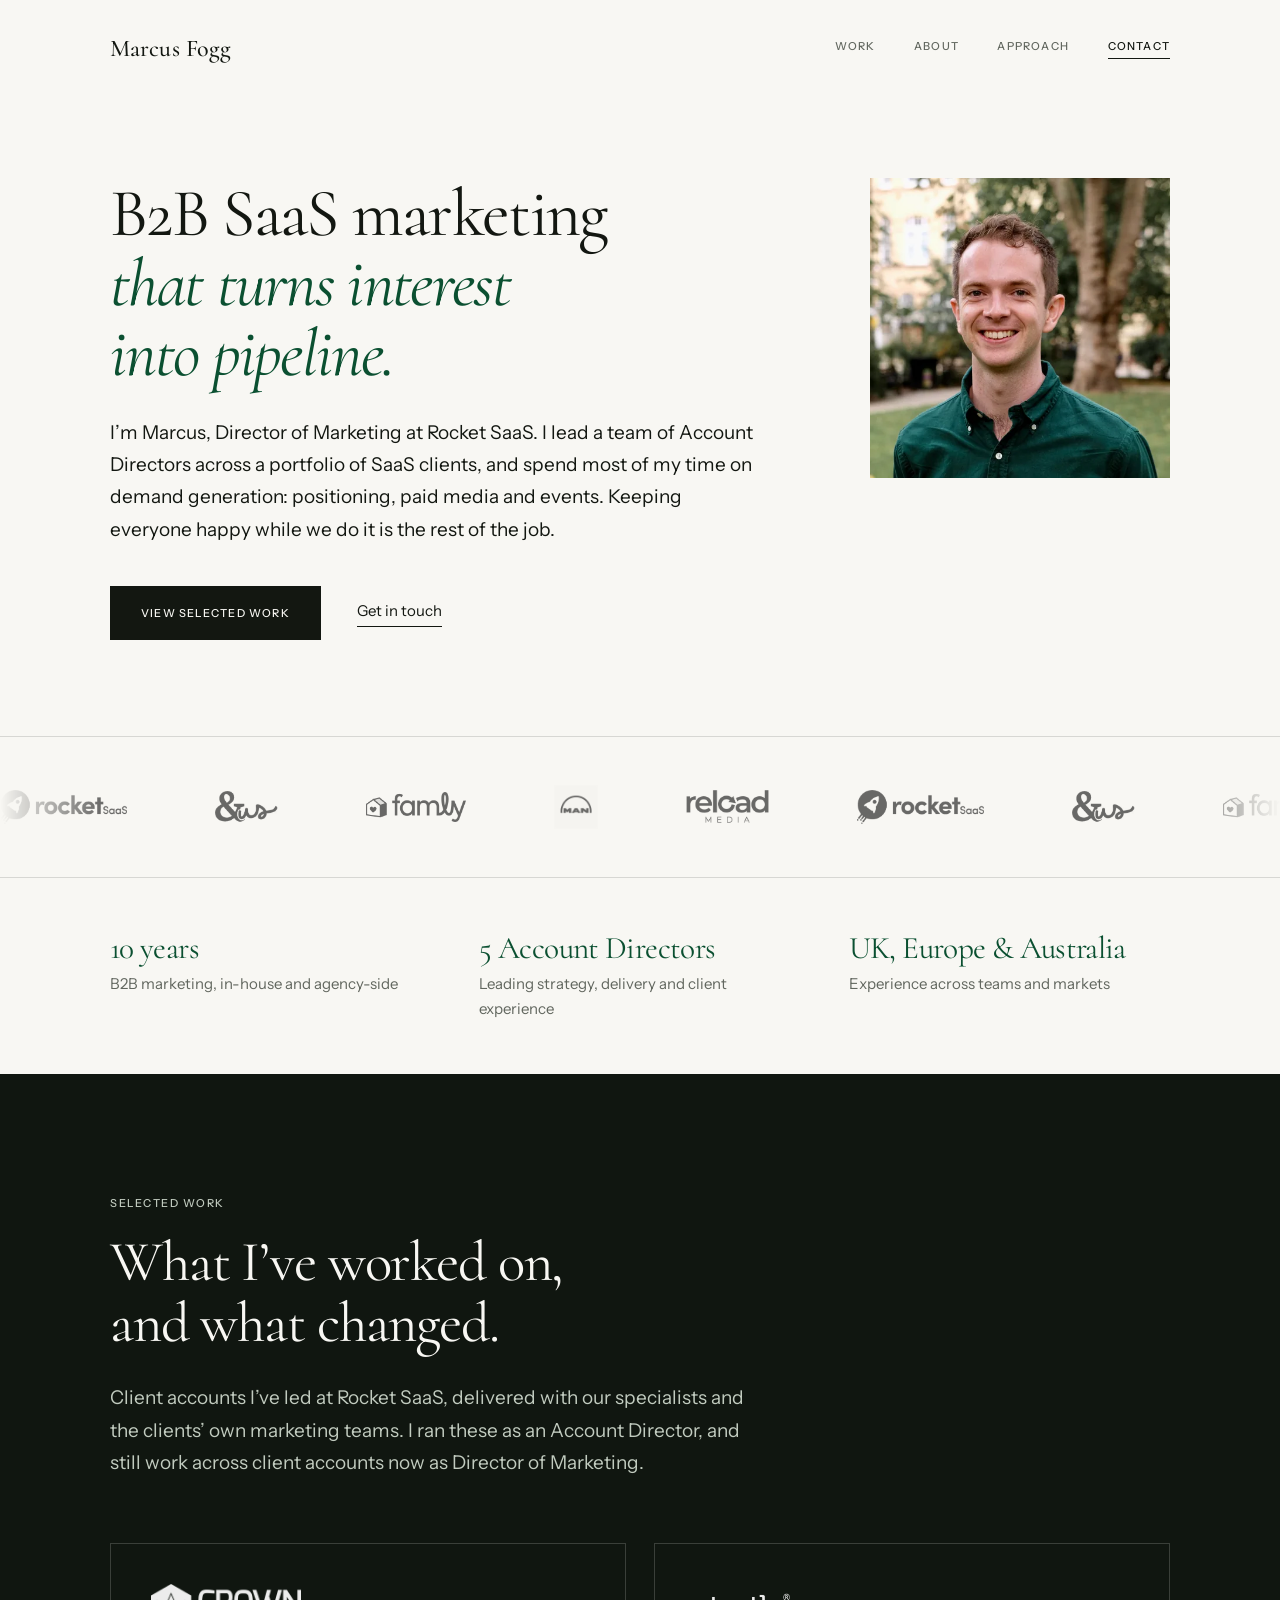
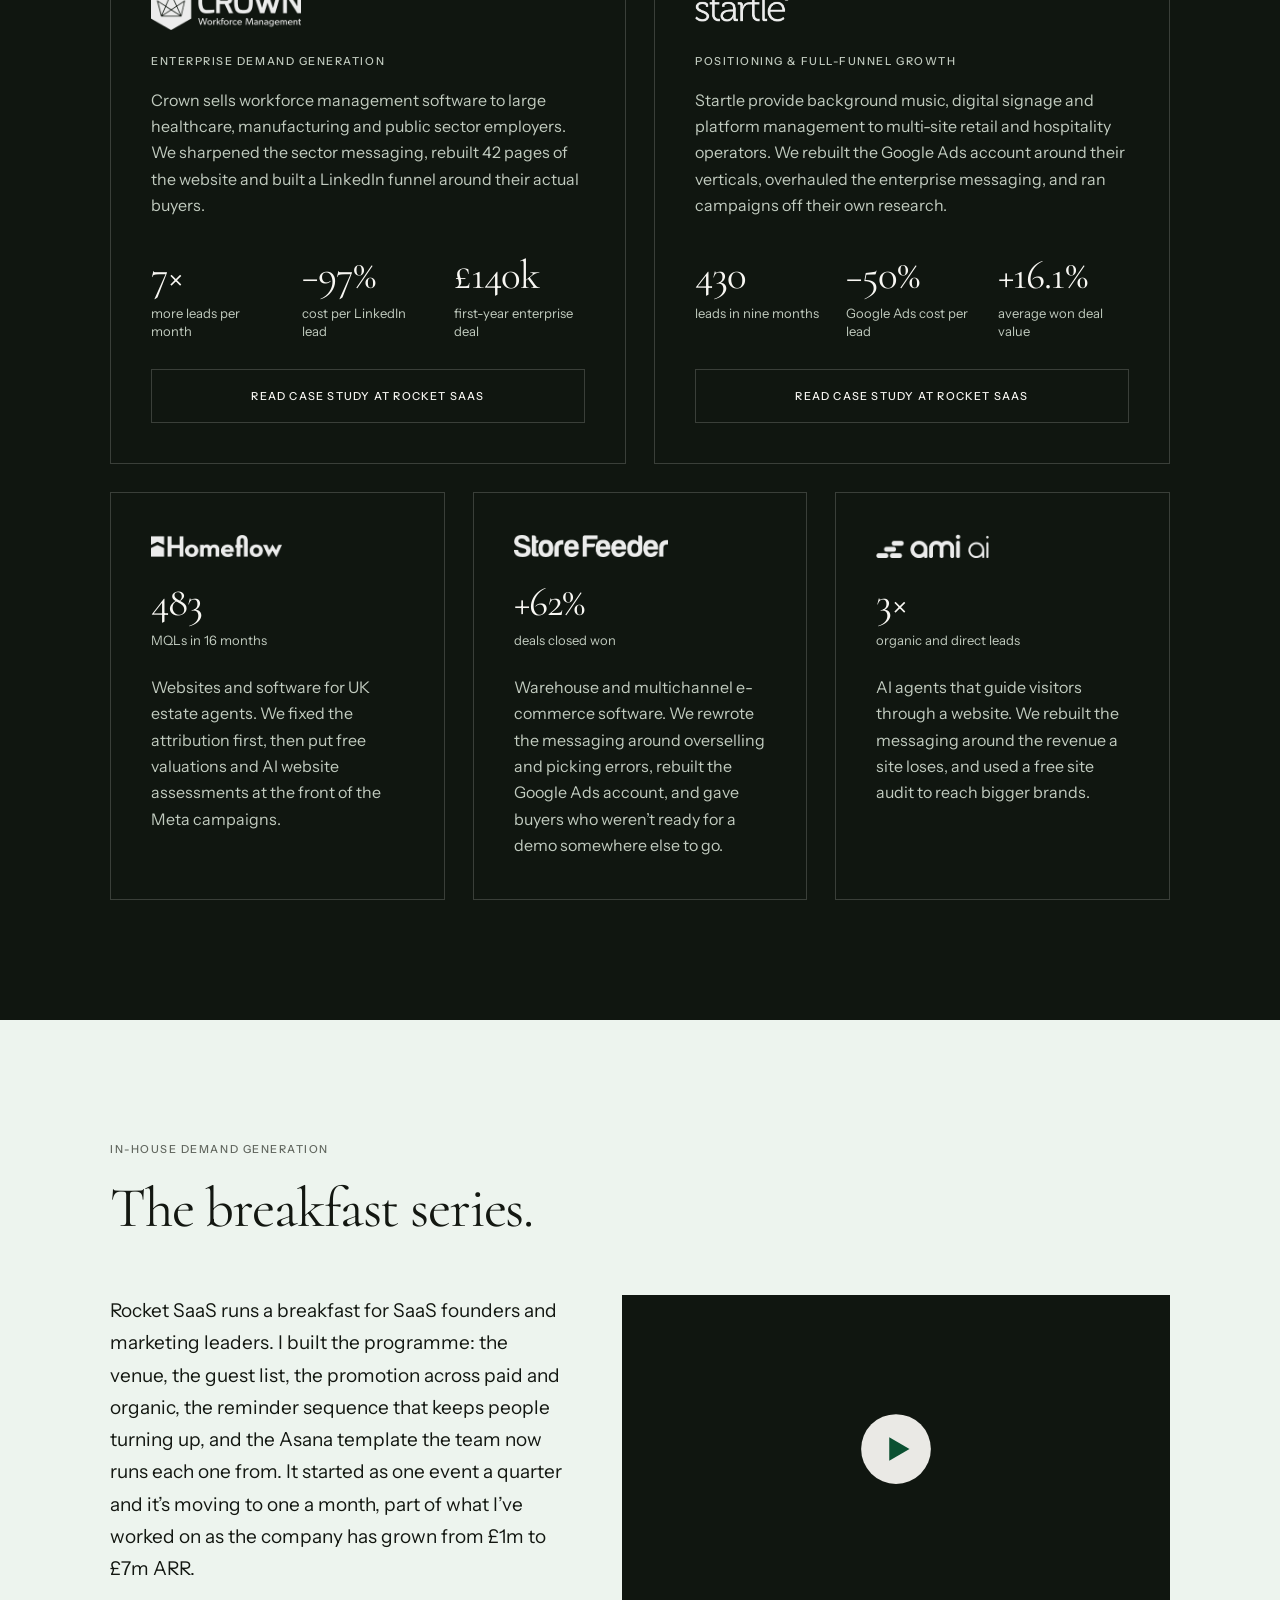
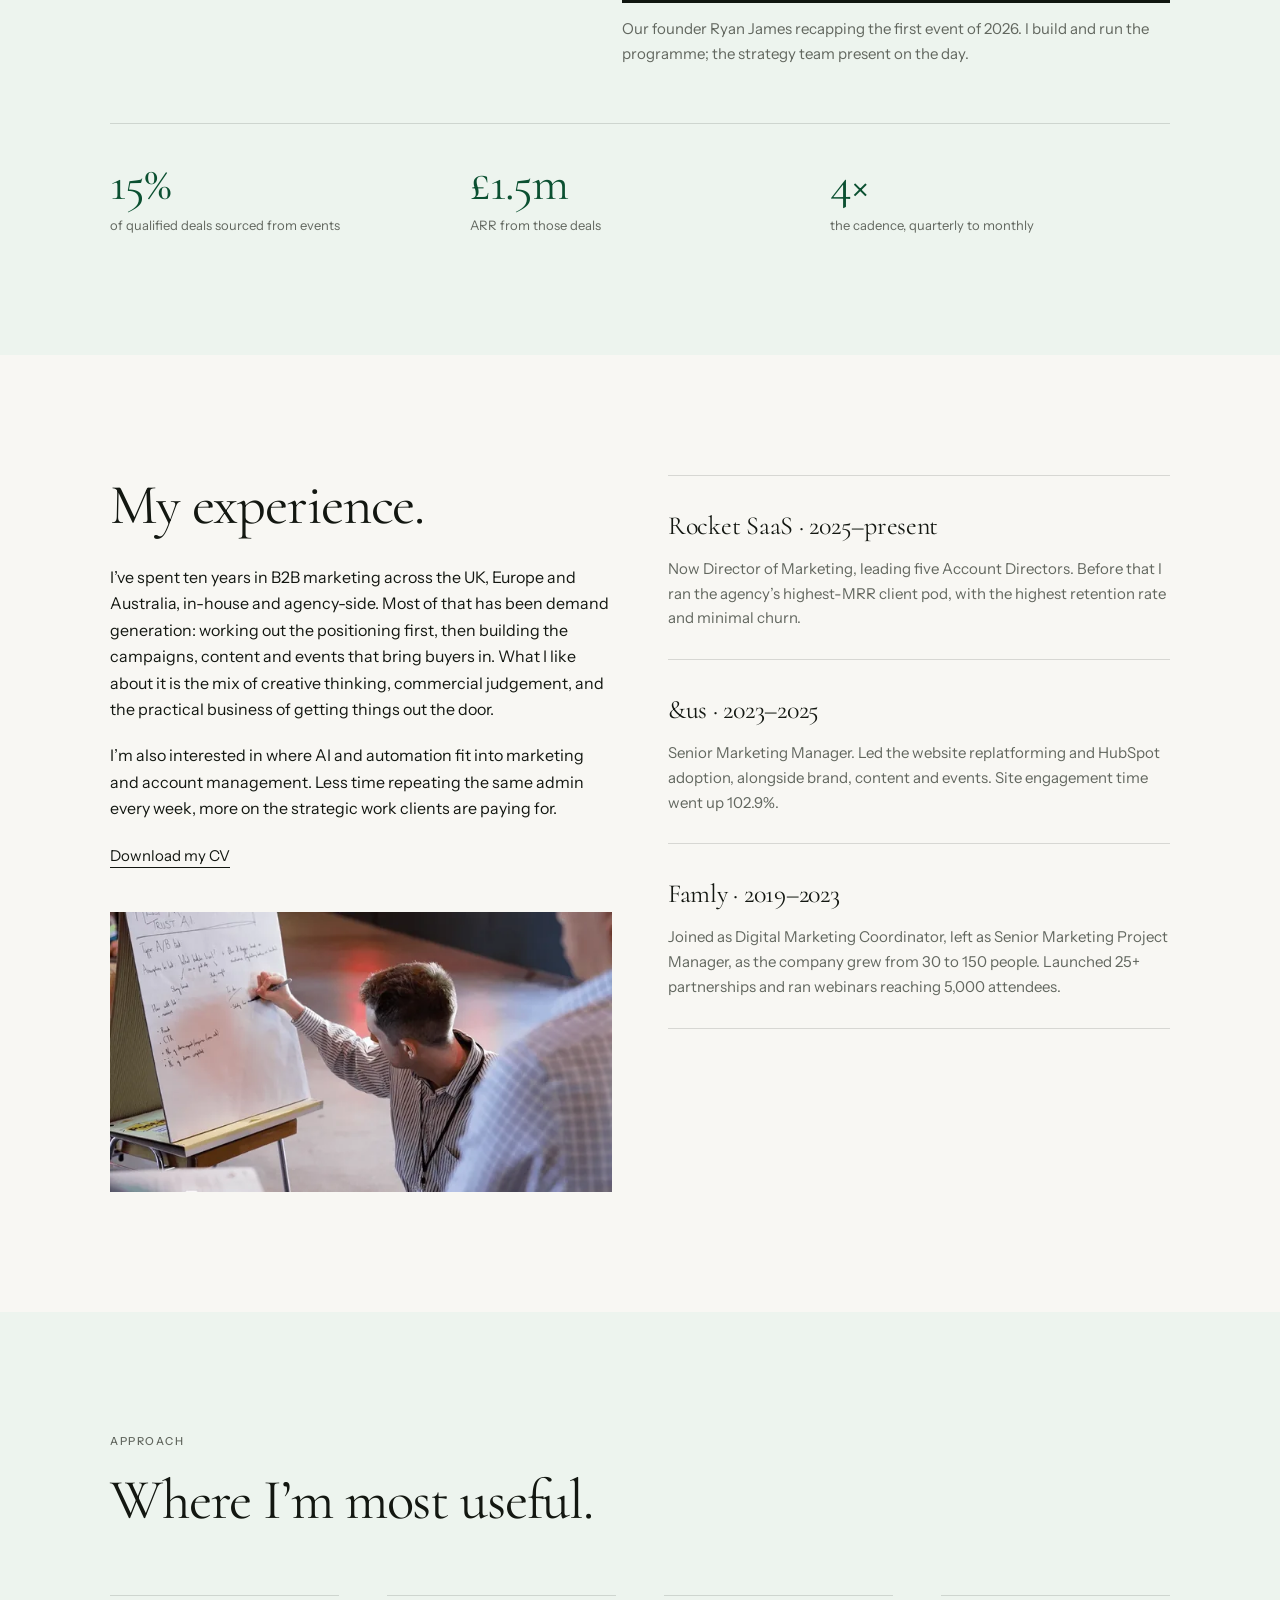
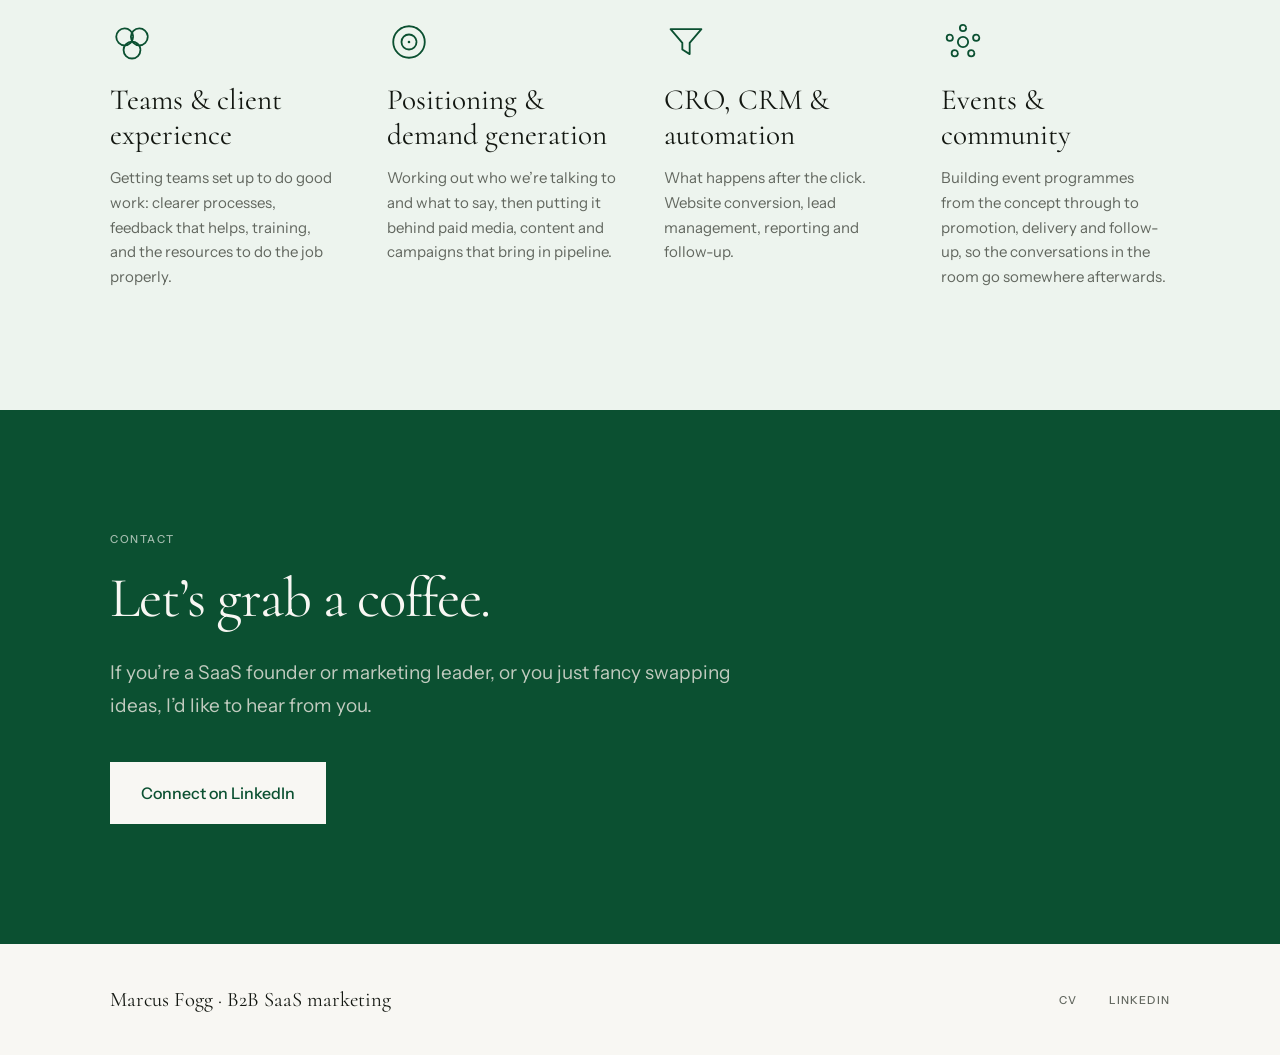
==== commit 4b21f410: "Add files via upload" ====
--- a/index.html
+++ b/index.html
@@ -209,50 +209,9 @@
       </h2>
       <p class="lead lead--on-dark work__intro">
         Client accounts I&rsquo;ve led at Rocket SaaS, delivered with our specialists and
-        the clients&rsquo; own marketing teams, plus the event programme I built for the
-        agency itself. I ran most of these as an Account Director, and still work across
-        client accounts now as Director of Marketing.
+        the clients&rsquo; own marketing teams. I ran these as an Account Director, and
+        still work across client accounts now as Director of Marketing.
       </p>
-
-      <!-- The in-house programme leads: it's the one piece here that's mine end to
-           end rather than a team delivery, so it gets the full width to itself. -->
-      <div class="work__grid work__grid--feature">
-
-        <article class="case case--feature">
-          <h3 class="case__logo">
-            <a href="https://rocket-saas.io/" target="_blank" rel="noopener">
-              <img src="assets/img/logos/rocket-saas.png" alt="Rocket SaaS" width="749" height="200" style="--s: 1.13" loading="lazy" decoding="async">
-            </a>
-          </h3>
-          <p class="eyebrow eyebrow--dim">In-house demand generation</p>
-          <p class="case__summary">
-            Rocket SaaS runs a breakfast for SaaS founders and marketing leaders. I built
-            the programme: the venue, the guest list, the promotion across paid and
-            organic, the reminder sequence that keeps people turning up, and the Asana
-            template the team now runs each one from. Our founder and strategy team
-            present on the day. It started as one event a quarter and it&rsquo;s moving to
-            one a month. It&rsquo;s part of what I&rsquo;ve worked on as the company has
-            grown from &pound;1m to &pound;7m ARR.
-          </p>
-
-          <div class="stat-row">
-            <p class="stat">
-              <span class="stat__figure">15%</span>
-              <span class="stat__label">of qualified deals sourced from events</span>
-            </p>
-            <p class="stat">
-              <span class="stat__figure">&pound;1.5m</span>
-              <span class="stat__label">ARR from those deals</span>
-            </p>
-            <p class="stat">
-              <span class="stat__figure">4&times;</span>
-              <span class="stat__label">the cadence, quarterly to monthly</span>
-            </p>
-          </div>
-
-        </article>
-
-      </div>
 
       <div class="work__grid">
 
@@ -378,6 +337,65 @@
           </p>
         </article>
 
+      </div>
+    </div>
+  </section>
+
+  <!-- ───────────────────── In-house: the breakfasts ───────────────── -->
+  <section class="events" id="events">
+    <div class="container">
+      <p class="eyebrow">In-house demand generation</p>
+      <h2 class="section-title">The breakfast series.</h2>
+
+      <div class="events__grid">
+        <p class="lead events__lead">
+          Rocket SaaS runs a breakfast for SaaS founders and marketing leaders. I built
+          the programme: the venue, the guest list, the promotion across paid and
+          organic, the reminder sequence that keeps people turning up, and the Asana
+          template the team now runs each one from. It started as one event a quarter
+          and it&rsquo;s moving to one a month, part of what I&rsquo;ve worked on as the
+          company has grown from &pound;1m to &pound;7m ARR.
+        </p>
+
+        <figure class="events__media">
+          <!-- A facade, not an embed. Nothing of YouTube's loads until somebody asks
+               for it, which keeps roughly a megabyte of player script and its cookies
+               off every page view. Without JS the poster is simply a link to the
+               video, so it still works. -->
+          <div class="video" data-video="eNpXxrxnP3s">
+            <a class="video__play" href="https://www.youtube.com/watch?v=eNpXxrxnP3s"
+               target="_blank" rel="noopener"
+               aria-label="Play the event recap video on YouTube">
+              <img src="https://i.ytimg.com/vi/eNpXxrxnP3s/maxresdefault.jpg"
+                   alt="" width="1280" height="720" loading="lazy" decoding="async">
+              <span class="video__icon" aria-hidden="true">
+                <svg viewBox="0 0 64 64" xmlns="http://www.w3.org/2000/svg">
+                  <circle cx="32" cy="32" r="31" fill="rgba(248,247,243,0.94)"/>
+                  <path d="M26 21.5 44 32 26 42.5z" fill="#0b5031"/>
+                </svg>
+              </span>
+            </a>
+          </div>
+          <figcaption class="events__caption">
+            Our founder Ryan James recapping the first event of 2026. I build and run the
+            programme; the strategy team present on the day.
+          </figcaption>
+        </figure>
+      </div>
+
+      <div class="stat-row stat-row--light">
+        <p class="stat">
+          <span class="stat__figure">15%</span>
+          <span class="stat__label">of qualified deals sourced from events</span>
+        </p>
+        <p class="stat">
+          <span class="stat__figure">&pound;1.5m</span>
+          <span class="stat__label">ARR from those deals</span>
+        </p>
+        <p class="stat">
+          <span class="stat__figure">4&times;</span>
+          <span class="stat__label">the cadence, quarterly to monthly</span>
+        </p>
       </div>
     </div>
   </section>
@@ -604,6 +622,43 @@
     if (document.fonts && document.fonts.ready) document.fonts.ready.then(measure);
     measure();
     update();
+  })();
+
+  /* --- Video: swap the poster for the player on demand ------------------- */
+
+  // Also runs for reduced motion: somebody clicking play has asked for it.
+  (function () {
+    var holder = document.querySelector('[data-video]');
+    var link = holder && holder.querySelector('.video__play');
+    if (!link) return;
+    var id = holder.getAttribute('data-video');
+
+    // maxresdefault doesn't exist for every video, so fall back once to the
+    // size that always does. If that fails too the poster is hidden rather
+    // than left as a broken-image icon: the dark panel and the play button
+    // still read as a video.
+    var poster = link.querySelector('img');
+    if (poster) {
+      var tried = false;
+      poster.addEventListener('error', function () {
+        if (tried) { poster.style.display = 'none'; return; }
+        tried = true;
+        poster.src = 'https://i.ytimg.com/vi/' + id + '/hqdefault.jpg';
+      });
+    }
+
+    link.addEventListener('click', function (e) {
+      // Let modified clicks through, so open-in-new-tab still works.
+      if (e.metaKey || e.ctrlKey || e.shiftKey || e.button !== 0) return;
+      e.preventDefault();
+      var frame = document.createElement('iframe');
+      frame.src = 'https://www.youtube-nocookie.com/embed/' + id + '?autoplay=1&rel=0';
+      frame.title = 'Rocket SaaS demand generation event recap';
+      frame.allow = 'accelerometer; autoplay; clipboard-write; encrypted-media; ' +
+                    'gyroscope; picture-in-picture; web-share';
+      frame.allowFullscreen = true;
+      holder.replaceChild(frame, link);
+    });
   })();
 
   if (reduced || !canObserve) return;
--- a/assets/css/styles.css
+++ b/assets/css/styles.css
@@ -472,15 +472,8 @@
 .work__grid + .work__grid { margin-top: clamp(1.25rem, 2.5vw, 1.75rem); }
 
 @media (min-width: 52rem) {
-  .work__grid--feature { grid-template-columns: minmax(0, 1fr); }
   .work__grid--compact { grid-template-columns: repeat(3, minmax(0, 1fr)); }
 }
-
-/* The in-house card runs the full width, so the copy gets a measure of its own
-   and the figures come up a size. */
-.case--feature .case__summary { max-width: 48em; }
-.case--feature .stat-row { max-width: 46rem; margin-top: 2.5rem; }
-.case--feature .stat__figure { font-size: var(--fs-stat-md); }
 
 .case {
   display: flex;
@@ -575,6 +568,90 @@
   color: var(--on-dark);
 }
 
+/* ------------------------------------------------- In-house: breakfasts -- */
+
+/* Mist between the near-black Selected work panel and the cream About block,
+   so the three read as three things rather than one long scroll. */
+.events {
+  background: var(--mist);
+  padding-block: var(--section-y);
+}
+
+.events__grid {
+  display: grid;
+  gap: clamp(2.5rem, 5vw, 3.5rem);
+  align-items: start;
+  margin-top: clamp(2.5rem, 5vw, 3.5rem);
+}
+@media (min-width: 56rem) {
+  .events__grid { grid-template-columns: minmax(0, 5fr) minmax(0, 6fr); }
+}
+
+.events__lead { max-width: 34em; }
+.events__media { margin: 0; }
+.events__caption {
+  margin-top: 0.875rem;
+  font-size: var(--fs-small);
+  color: var(--muted);
+}
+
+.events .stat-row {
+  margin-top: clamp(2.5rem, 5vw, 3.5rem);
+  padding-top: clamp(1.75rem, 3vw, 2.25rem);
+  border-top: 1px solid var(--rule);
+}
+
+/* The figures are white on the dark cards, so on mist they take the Proof row's
+   treatment instead. */
+.stat-row--light .stat__figure {
+  color: var(--green);
+  font-size: var(--fs-stat-md);
+}
+.stat-row--light .stat__label { color: var(--muted); }
+
+/* --------------------------------------------------------------- Video -- */
+
+.video {
+  position: relative;
+  aspect-ratio: 16 / 9;
+  overflow: hidden;
+  background: var(--ink-deep);
+}
+.video__play {
+  position: absolute;
+  inset: 0;
+  display: block;
+  cursor: pointer;
+}
+.video__play img {
+  width: 100%;
+  height: 100%;
+  object-fit: cover;
+  transition: transform 0.5s cubic-bezier(0.22, 0.61, 0.36, 1);
+}
+.video__play:hover img { transform: scale(1.03); }
+
+.video__icon {
+  position: absolute;
+  left: 50%;
+  top: 50%;
+  width: clamp(3.25rem, 2.5rem + 2.5vw, 4.5rem);
+  height: clamp(3.25rem, 2.5rem + 2.5vw, 4.5rem);
+  transform: translate(-50%, -50%);
+  transition: transform 0.3s cubic-bezier(0.22, 0.61, 0.36, 1);
+}
+.video__play:hover .video__icon { transform: translate(-50%, -50%) scale(1.08); }
+.video__icon svg { width: 100%; height: 100%; display: block; }
+
+/* Once the player is in, it fills the same box the poster did. */
+.video iframe {
+  position: absolute;
+  inset: 0;
+  width: 100%;
+  height: 100%;
+  border: 0;
+}
+
 /* ----------------------------------------------------------------- About -- */
 
 .about { padding-block: var(--section-y); }
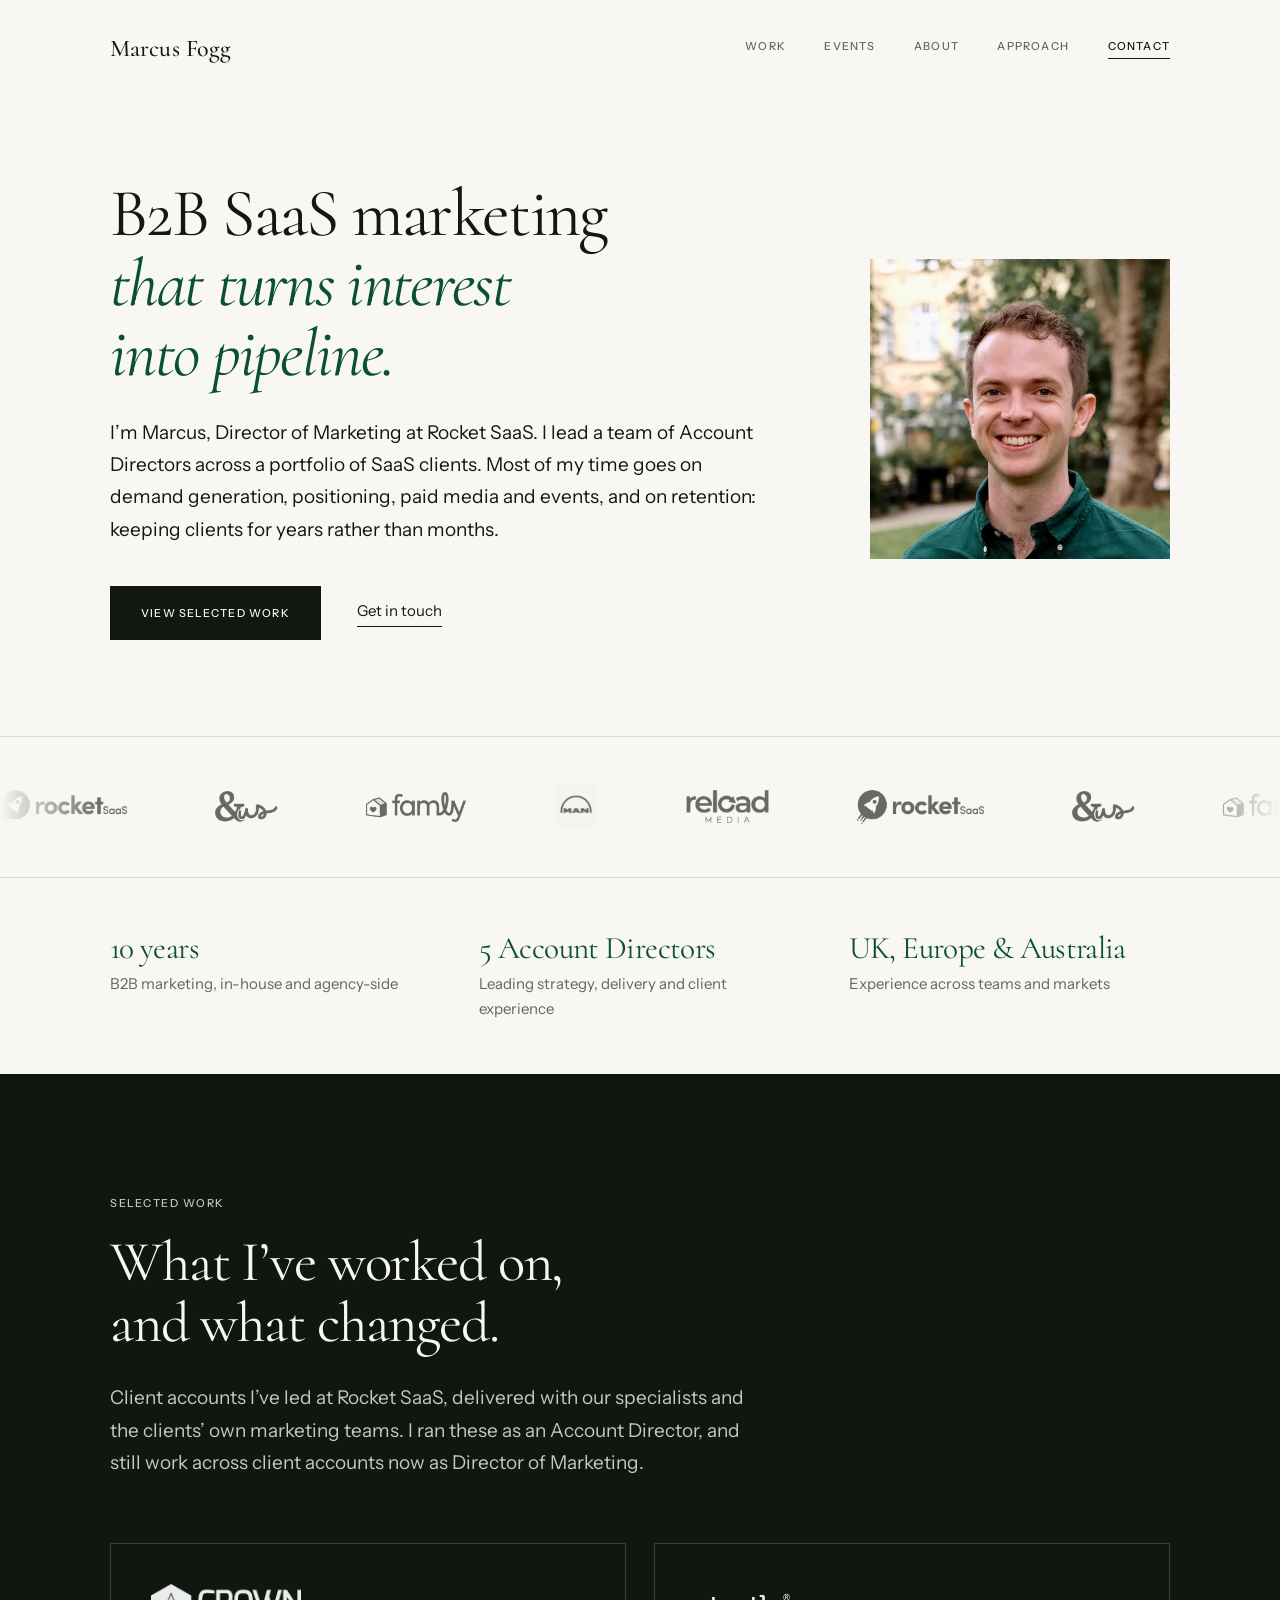
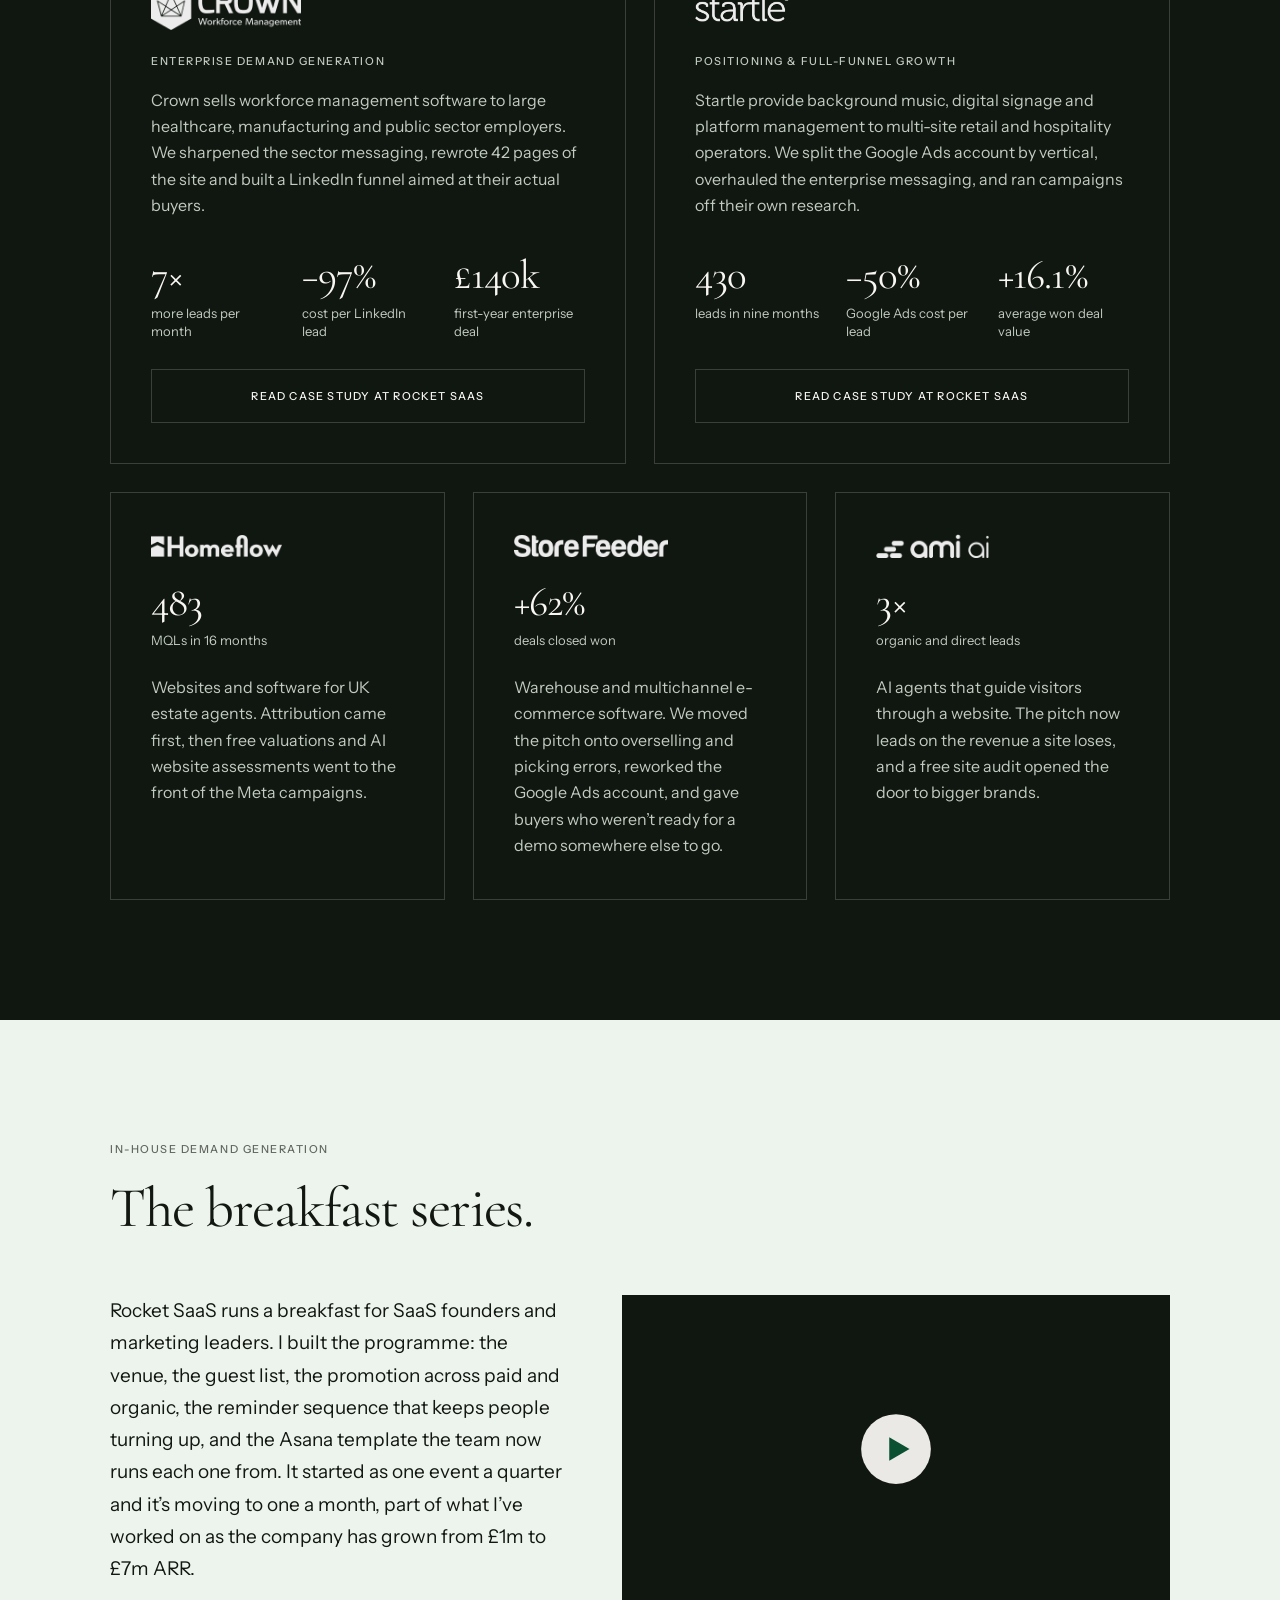
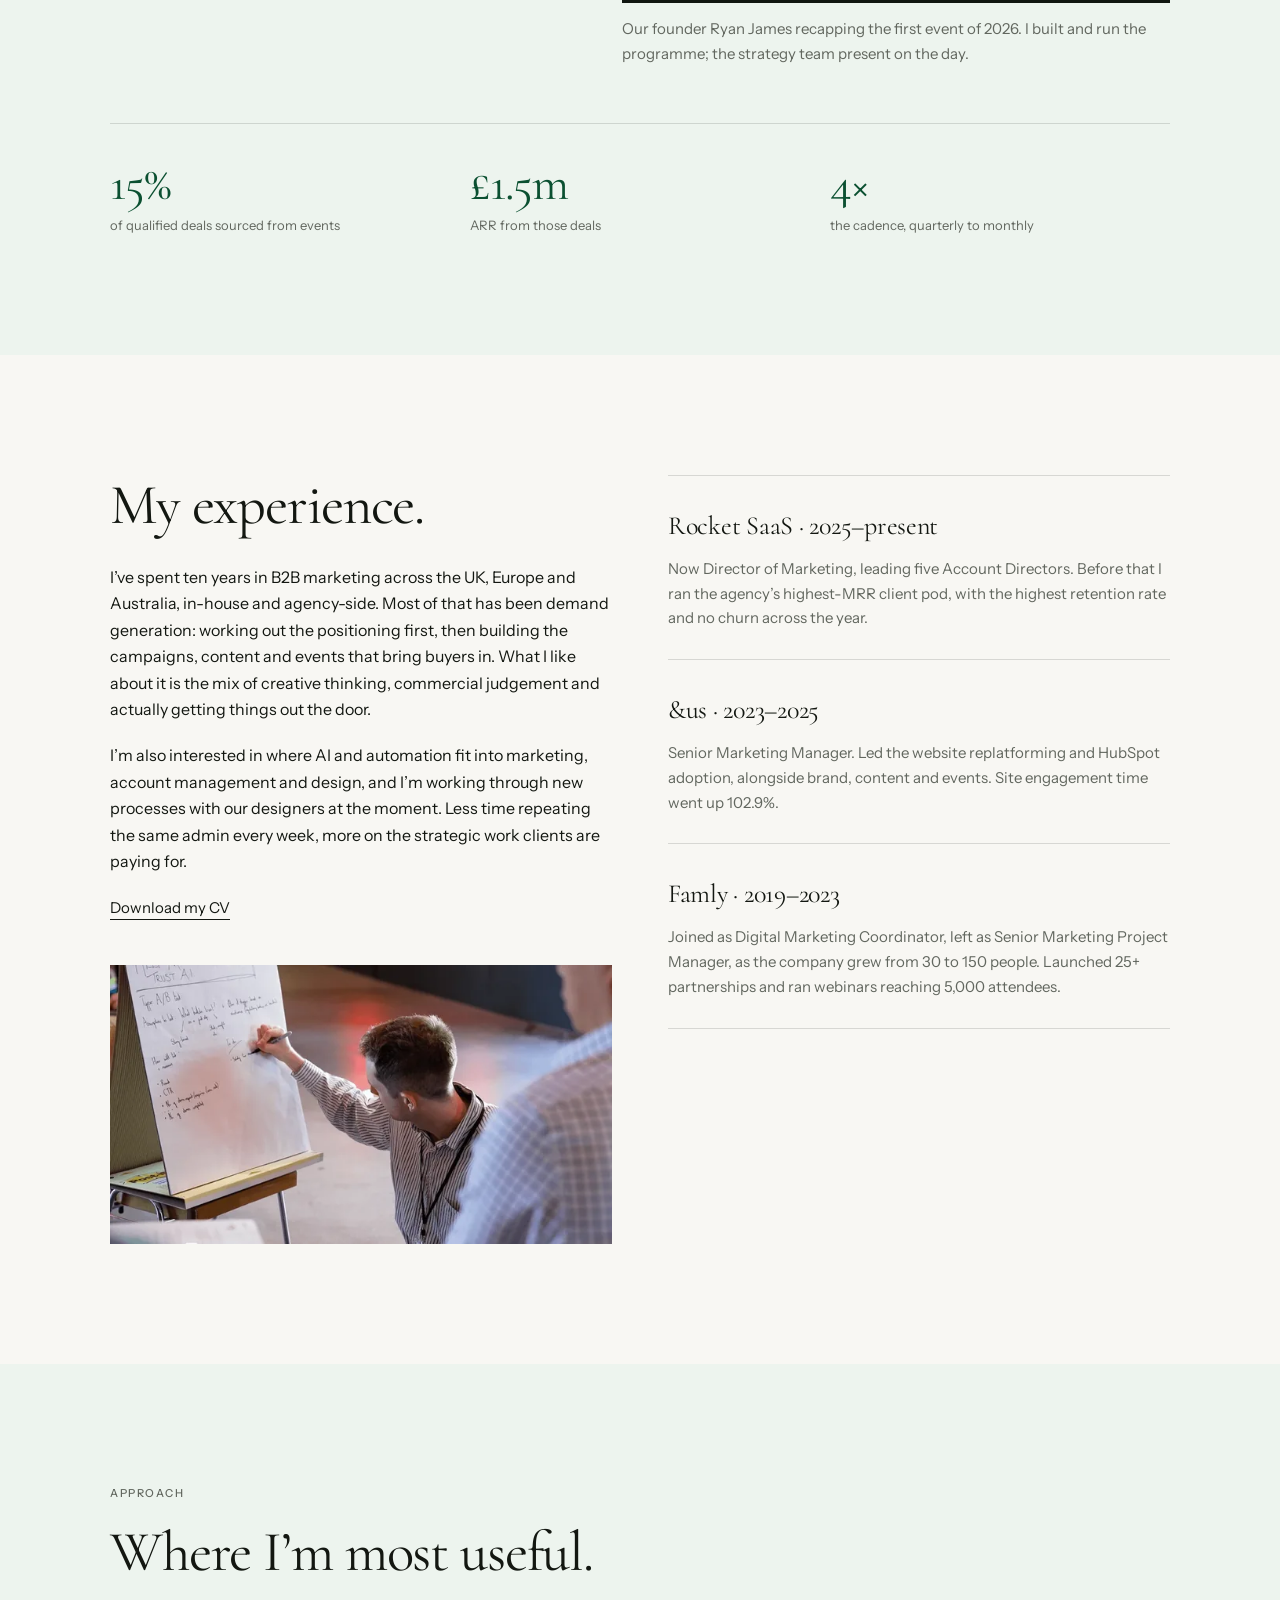
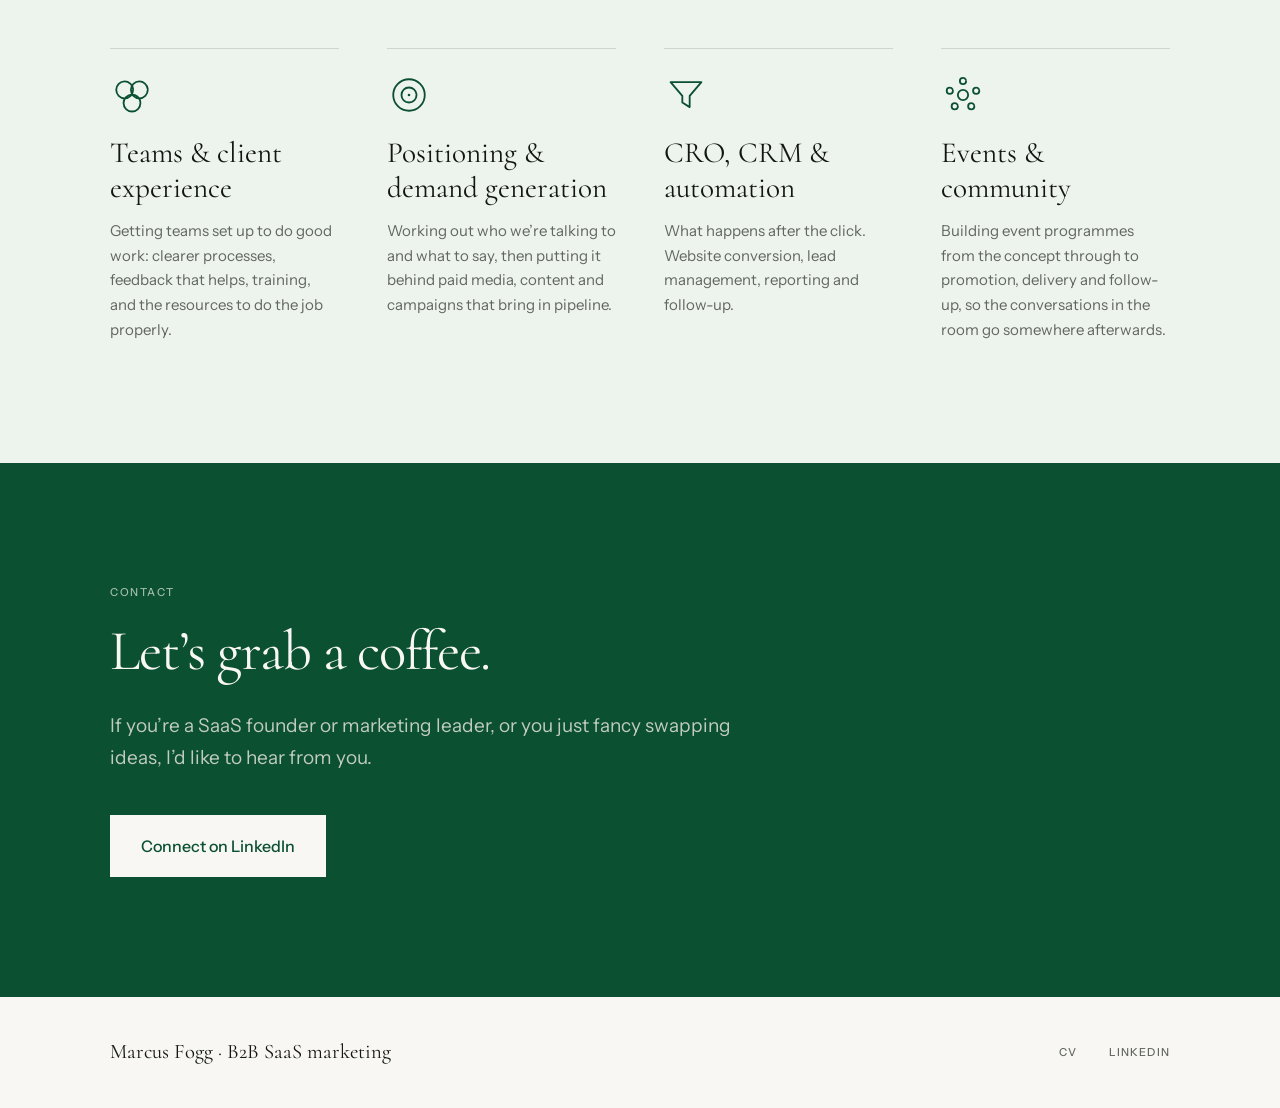
==== commit 971a37ac: "Add files via upload" ====
--- a/index.html
+++ b/index.html
@@ -96,6 +96,7 @@
     <a class="wordmark" href="#main">Marcus Fogg</a>
     <nav class="site-nav" aria-label="Primary">
       <a href="#work">Work</a>
+      <a href="#events">Events</a>
       <a href="#about">About</a>
       <a href="#approach">Approach</a>
       <a href="#contact">Contact</a>
@@ -117,9 +118,9 @@
         </h1>
         <p class="lead">
           I&rsquo;m Marcus, Director of Marketing at Rocket SaaS. I lead a team of Account
-          Directors across a portfolio of SaaS clients, and spend most of my time on
-          demand generation: positioning, paid media and events. Keeping everyone happy
-          while we do it is the rest of the job.
+          Directors across a portfolio of SaaS clients. Most of my time goes on demand
+          generation, positioning, paid media and events, and on retention: keeping
+          clients for years rather than months.
         </p>
         <div class="hero__actions">
           <a class="btn btn--solid" href="#work">View selected work</a>
@@ -224,8 +225,8 @@
           <p class="eyebrow eyebrow--dim">Enterprise demand generation</p>
           <p class="case__summary">
             Crown sells workforce management software to large healthcare, manufacturing
-            and public sector employers. We sharpened the sector messaging, rebuilt 42
-            pages of the website and built a LinkedIn funnel around their actual buyers.
+            and public sector employers. We sharpened the sector messaging, rewrote 42
+            pages of the site and built a LinkedIn funnel aimed at their actual buyers.
           </p>
 
           <div class="stat-row">
@@ -257,9 +258,9 @@
           <p class="eyebrow eyebrow--dim">Positioning &amp; full-funnel growth</p>
           <p class="case__summary">
             Startle provide background music, digital signage and platform management to
-            multi-site retail and hospitality operators. We rebuilt the Google Ads account
-            around their verticals, overhauled the enterprise messaging, and ran campaigns
-            off their own research.
+            multi-site retail and hospitality operators. We split the Google Ads account
+            by vertical, overhauled the enterprise messaging, and ran campaigns off their
+            own research.
           </p>
 
           <div class="stat-row">
@@ -298,9 +299,8 @@
             <span class="stat__label">MQLs in 16 months</span>
           </p>
           <p class="case__summary">
-            Websites and software for UK estate agents. We fixed the attribution first,
-            then put free valuations and AI website assessments at the front of the Meta
-            campaigns.
+            Websites and software for UK estate agents. Attribution came first, then free
+            valuations and AI website assessments went to the front of the Meta campaigns.
           </p>
         </article>
 
@@ -315,9 +315,9 @@
             <span class="stat__label">deals closed won</span>
           </p>
           <p class="case__summary">
-            Warehouse and multichannel e-commerce software. We rewrote the messaging around
-            overselling and picking errors, rebuilt the Google Ads account, and gave buyers
-            who weren&rsquo;t ready for a demo somewhere else to go.
+            Warehouse and multichannel e-commerce software. We moved the pitch onto
+            overselling and picking errors, reworked the Google Ads account, and gave
+            buyers who weren&rsquo;t ready for a demo somewhere else to go.
           </p>
         </article>
 
@@ -332,8 +332,8 @@
             <span class="stat__label">organic and direct leads</span>
           </p>
           <p class="case__summary">
-            AI agents that guide visitors through a website. We rebuilt the messaging around
-            the revenue a site loses, and used a free site audit to reach bigger brands.
+            AI agents that guide visitors through a website. The pitch now leads on the
+            revenue a site loses, and a free site audit opened the door to bigger brands.
           </p>
         </article>
 
@@ -377,7 +377,7 @@
             </a>
           </div>
           <figcaption class="events__caption">
-            Our founder Ryan James recapping the first event of 2026. I build and run the
+            Our founder Ryan James recapping the first event of 2026. I built and run the
             programme; the strategy team present on the day.
           </figcaption>
         </figure>
@@ -411,12 +411,13 @@
           in-house and agency-side. Most of that has been demand generation: working out
           the positioning first, then building the campaigns, content and events that
           bring buyers in. What I like about it is the mix of creative thinking,
-          commercial judgement, and the practical business of getting things out the door.
+          commercial judgement and actually getting things out the door.
         </p>
         <p>
-          I&rsquo;m also interested in where AI and automation fit into marketing and
-          account management. Less time repeating the same admin every week, more on the
-          strategic work clients are paying for.
+          I&rsquo;m also interested in where AI and automation fit into marketing, account
+          management and design, and I&rsquo;m working through new processes with our
+          designers at the moment. Less time repeating the same admin every week, more on
+          the strategic work clients are paying for.
         </p>
         <p>
           <a class="link-underline" href="assets/files/marcus-fogg-cv.pdf" target="_blank" rel="noopener">Download my CV</a>
@@ -445,7 +446,7 @@
           <p class="role__detail">
             Now Director of Marketing, leading five Account Directors. Before that I ran
             the agency&rsquo;s highest-MRR client pod, with the highest retention rate and
-            minimal churn.
+            no churn across the year.
           </p>
         </li>
         <li class="role">
@@ -647,17 +648,64 @@
       });
     }
 
+    var frame = null;
+    var watcher = null;
+
+    // Put the poster back. Tearing the iframe out is also what stops the audio:
+    // there's no way to pause a cross-origin player without loading YouTube's
+    // own API script, which is the weight the facade exists to avoid.
+    function close() {
+      if (!frame) return;
+      document.removeEventListener('click', onClickOut);
+      document.removeEventListener('keydown', onKey);
+      if (watcher) { watcher.disconnect(); watcher = null; }
+      holder.replaceChild(link, frame);
+      frame = null;
+    }
+
+    // A click inside the player belongs to the iframe and never reaches this
+    // handler, so YouTube's own controls carry on working.
+    function onClickOut(e) {
+      if (!holder.contains(e.target)) close();
+    }
+
+    function onKey(e) {
+      if (e.key === 'Escape' || e.key === 'Esc') close();
+    }
+
     link.addEventListener('click', function (e) {
       // Let modified clicks through, so open-in-new-tab still works.
       if (e.metaKey || e.ctrlKey || e.shiftKey || e.button !== 0) return;
       e.preventDefault();
-      var frame = document.createElement('iframe');
+      frame = document.createElement('iframe');
       frame.src = 'https://www.youtube-nocookie.com/embed/' + id + '?autoplay=1&rel=0';
       frame.title = 'Rocket SaaS demand generation event recap';
+      // Without this the player can't tell which site embedded it and refuses
+      // to start, showing "Error 153: video player configuration error". It
+      // also fails from a file:// page, which isn't a referrer YouTube accepts,
+      // so test this one over http rather than by opening index.html directly.
+      frame.referrerPolicy = 'strict-origin-when-cross-origin';
       frame.allow = 'accelerometer; autoplay; clipboard-write; encrypted-media; ' +
                     'gyroscope; picture-in-picture; web-share';
       frame.allowFullscreen = true;
       holder.replaceChild(frame, link);
+
+      // Bound on the next tick, because this very click is still bubbling and
+      // its target is the link we just detached, which would read as a click
+      // outside and shut the player again immediately.
+      setTimeout(function () {
+        document.addEventListener('click', onClickOut);
+        document.addEventListener('keydown', onKey);
+      }, 0);
+
+      // Scrolling past it stops it too, rather than leaving a voice following
+      // you down the page.
+      if ('IntersectionObserver' in window) {
+        watcher = new IntersectionObserver(function (entries) {
+          entries.forEach(function (en) { if (!en.isIntersecting) close(); });
+        }, { threshold: 0 });
+        watcher.observe(holder);
+      }
     });
   })();
 
--- a/assets/css/styles.css
+++ b/assets/css/styles.css
@@ -293,9 +293,16 @@
   color: var(--ink);
 }
 
+/* Wraps rather than overflows. With five items there isn't room for one line on
+   the narrowest phones, and a second row of nav is better than a page that
+   scrolls sideways. */
 .site-nav {
   display: flex;
-  gap: clamp(1.25rem, 3vw, 2.5rem);
+  flex-wrap: wrap;
+  gap: 0.45rem clamp(1.25rem, 3vw, 2.5rem);
+}
+@media (max-width: 24rem) {
+  .site-nav { gap: 0.45rem 0.875rem; }
 }
 .site-nav a {
   font-size: var(--fs-eyebrow);
@@ -360,7 +367,10 @@
   .hero__inner {
     grid-template-columns: minmax(0, 624fr) minmax(0, 291fr);
   }
-  .hero__portrait { justify-self: end; }
+  /* A square portrait can't fill a hero this tall, so rather than leave the
+     whole gap under it, centre it against the lead paragraph and let the space
+     fall either side. */
+  .hero__portrait { justify-self: end; align-self: center; }
 }
 
 /* ------------------------------------------------------------- Worked at -- */
@@ -475,11 +485,45 @@
   .work__grid--compact { grid-template-columns: repeat(3, minmax(0, 1fr)); }
 }
 
+/* The whole card inverts to cream on hover and the whole card is the link.
+   That also solves the logos: every one of these marks is drawn for a light
+   background, so once the card itself is the light surface they can simply go
+   to full colour, with no plaque needed behind them. */
 .case {
+  position: relative;
   display: flex;
   flex-direction: column;
   border: 1px solid var(--rule-dark);
   padding: clamp(1.5rem, 3.5vw, 2.5rem);
+  transition: background-color 0.4s ease, border-color 0.4s ease;
+}
+.case:hover,
+.case:focus-within {
+  background: var(--cream);
+  border-color: var(--cream);
+}
+
+/* Each of these carries its own colour, so none of them inherit their way to
+   readable: they have to be named. */
+.case:hover .eyebrow--dim,
+.case:focus-within .eyebrow--dim,
+.case:hover .case__summary,
+.case:focus-within .case__summary,
+.case:hover .stat__label,
+.case:focus-within .stat__label { color: var(--muted); }
+
+.case:hover .stat__figure,
+.case:focus-within .stat__figure { color: var(--green); }
+
+.case:hover .btn--outline,
+.case:focus-within .btn--outline {
+  color: var(--ink);
+  border-color: var(--rule);
+}
+.case .btn--outline:hover {
+  background: var(--ink);
+  color: var(--cream);
+  border-color: var(--ink);
 }
 /* The client logo is the card's heading. --logo-base sets the size in this
    context; each logo carries its own --s multiplier inline, because a two-line
@@ -492,37 +536,30 @@
   min-height: calc(var(--logo-base) * 1.6);
   margin: 0;
 }
-/* The logo links to the client. Hovering the card reveals the real colours,
-   but these marks are all drawn for light backgrounds and most of them would
-   disappear against this one, so a cream plaque fades in behind to give them
-   something to sit on. */
-.case__logo a {
-  position: relative;
-  display: inline-flex;
-  padding: 0.5rem 0.75rem;
-  margin: -0.5rem -0.75rem;
-  border-radius: 3px;
-}
-.case__logo a::before {
+/* The logo link stretches over the whole card, so clicking anywhere on it goes
+   to the client. It must not be positioned itself, or the ::after would size
+   to the logo instead of to .case. */
+.case__logo a { display: inline-flex; }
+.case__logo a::after {
   content: "";
   position: absolute;
   inset: 0;
-  border-radius: inherit;
-  background: var(--cream);
-  opacity: 0;
-  transition: opacity 0.45s ease;
 }
 .case__logo img {
-  position: relative;      /* above the plaque */
   height: calc(var(--logo-base) * var(--s, 1));
   width: auto;
   filter: brightness(0) invert(1) opacity(0.92);
-  transition: filter 0.45s ease;
-}
-.case:hover .case__logo a::before,
-.case__logo a:focus-visible::before { opacity: 1; }
+  transition: filter 0.4s ease;
+}
 .case:hover .case__logo img,
-.case__logo a:focus-visible img { filter: none; }
+.case:focus-within .case__logo img { filter: none; }
+
+/* Lifted above the stretched link so the case study button stays its own
+   target rather than being swallowed by the card. */
+.case .btn--outline {
+  position: relative;
+  z-index: 1;
+}
 .case__logo--sm {
   --logo-base: clamp(1.375rem, 1.15rem + 0.6vw, 1.75rem);
   min-height: calc(var(--logo-base) * 0.95);
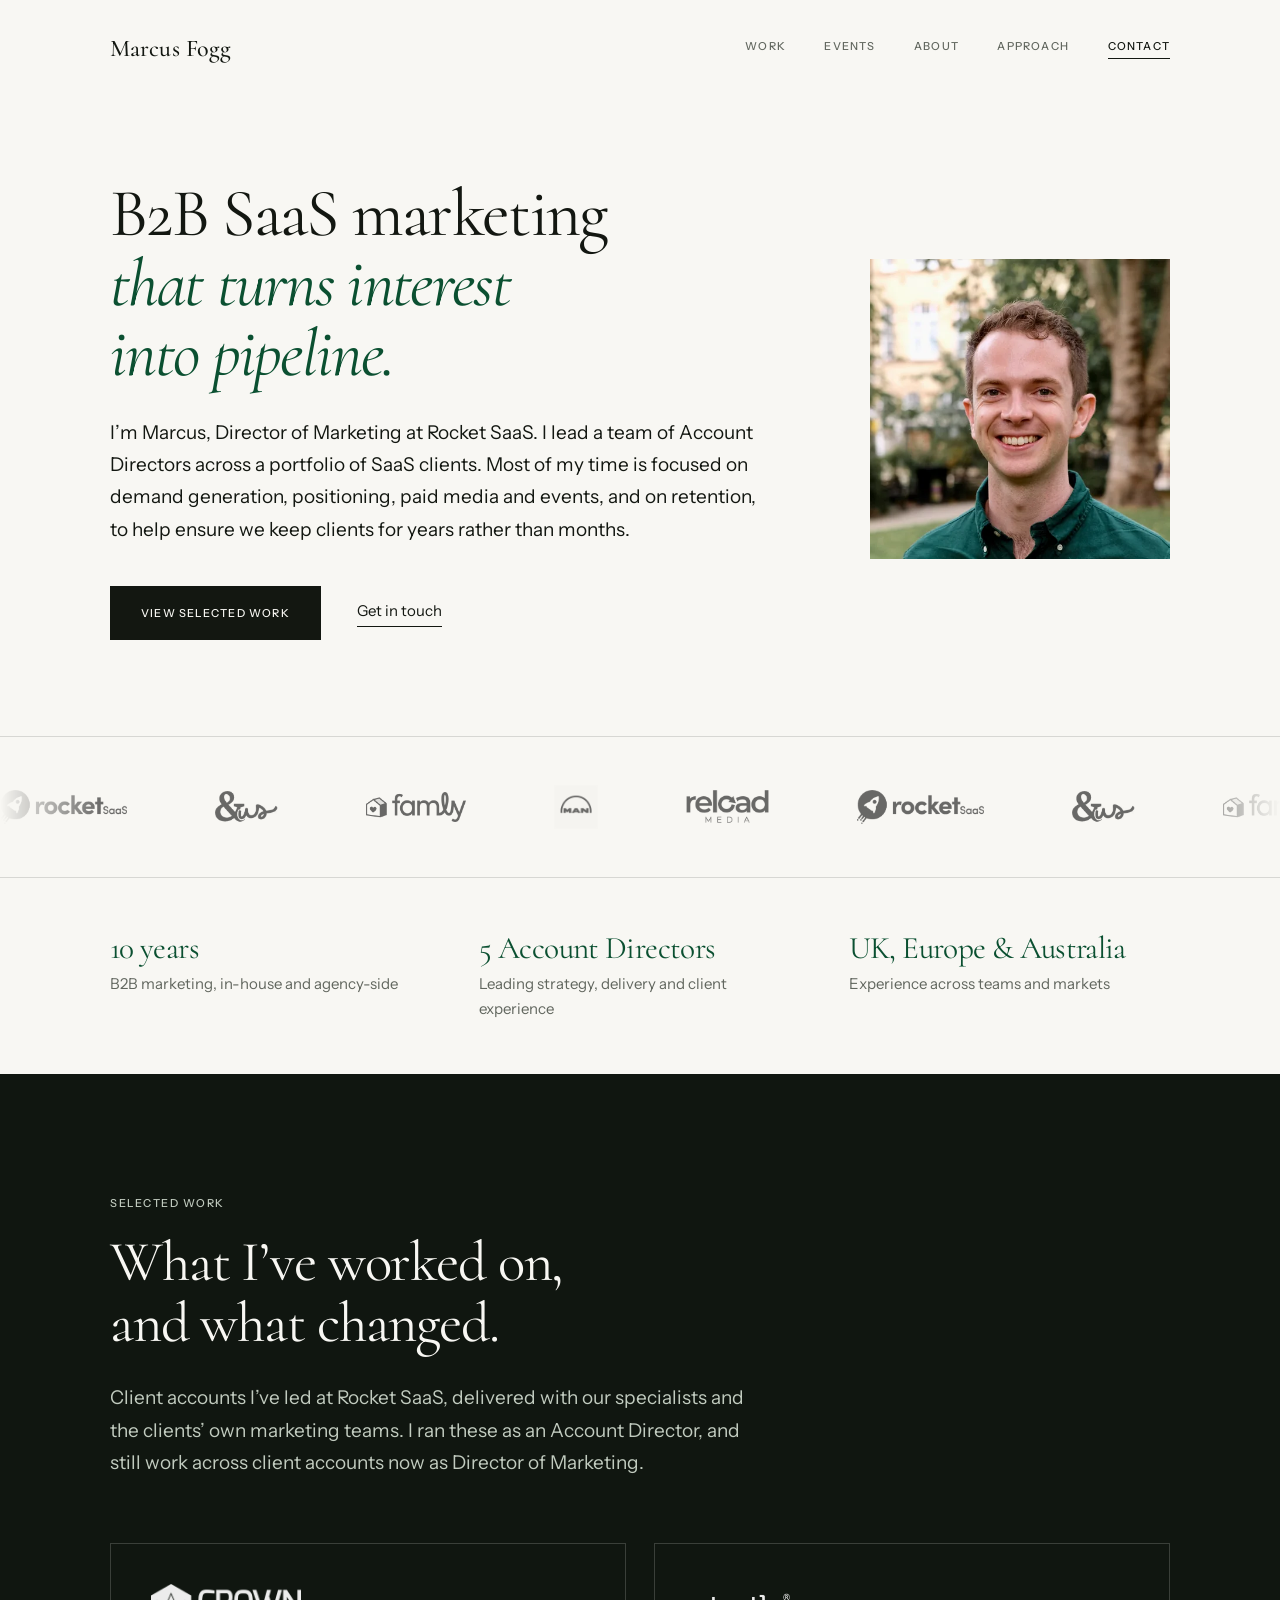
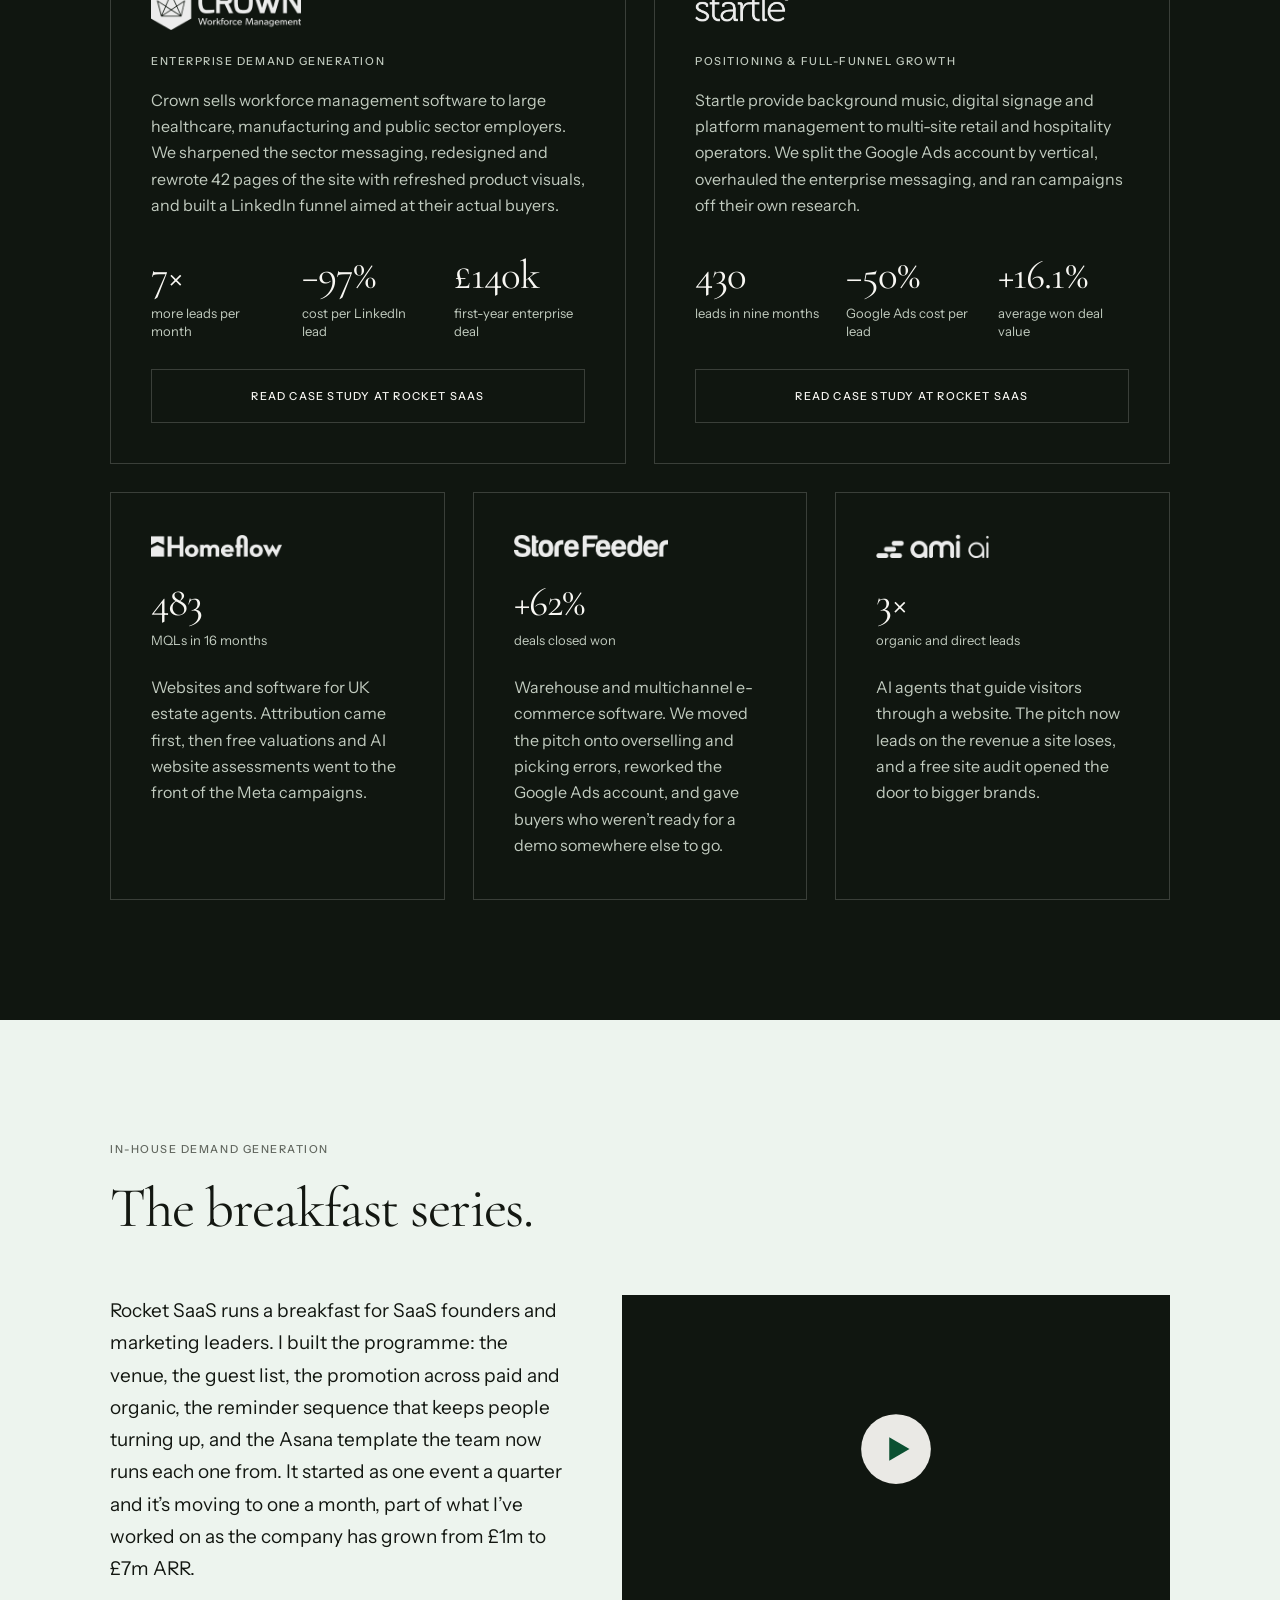
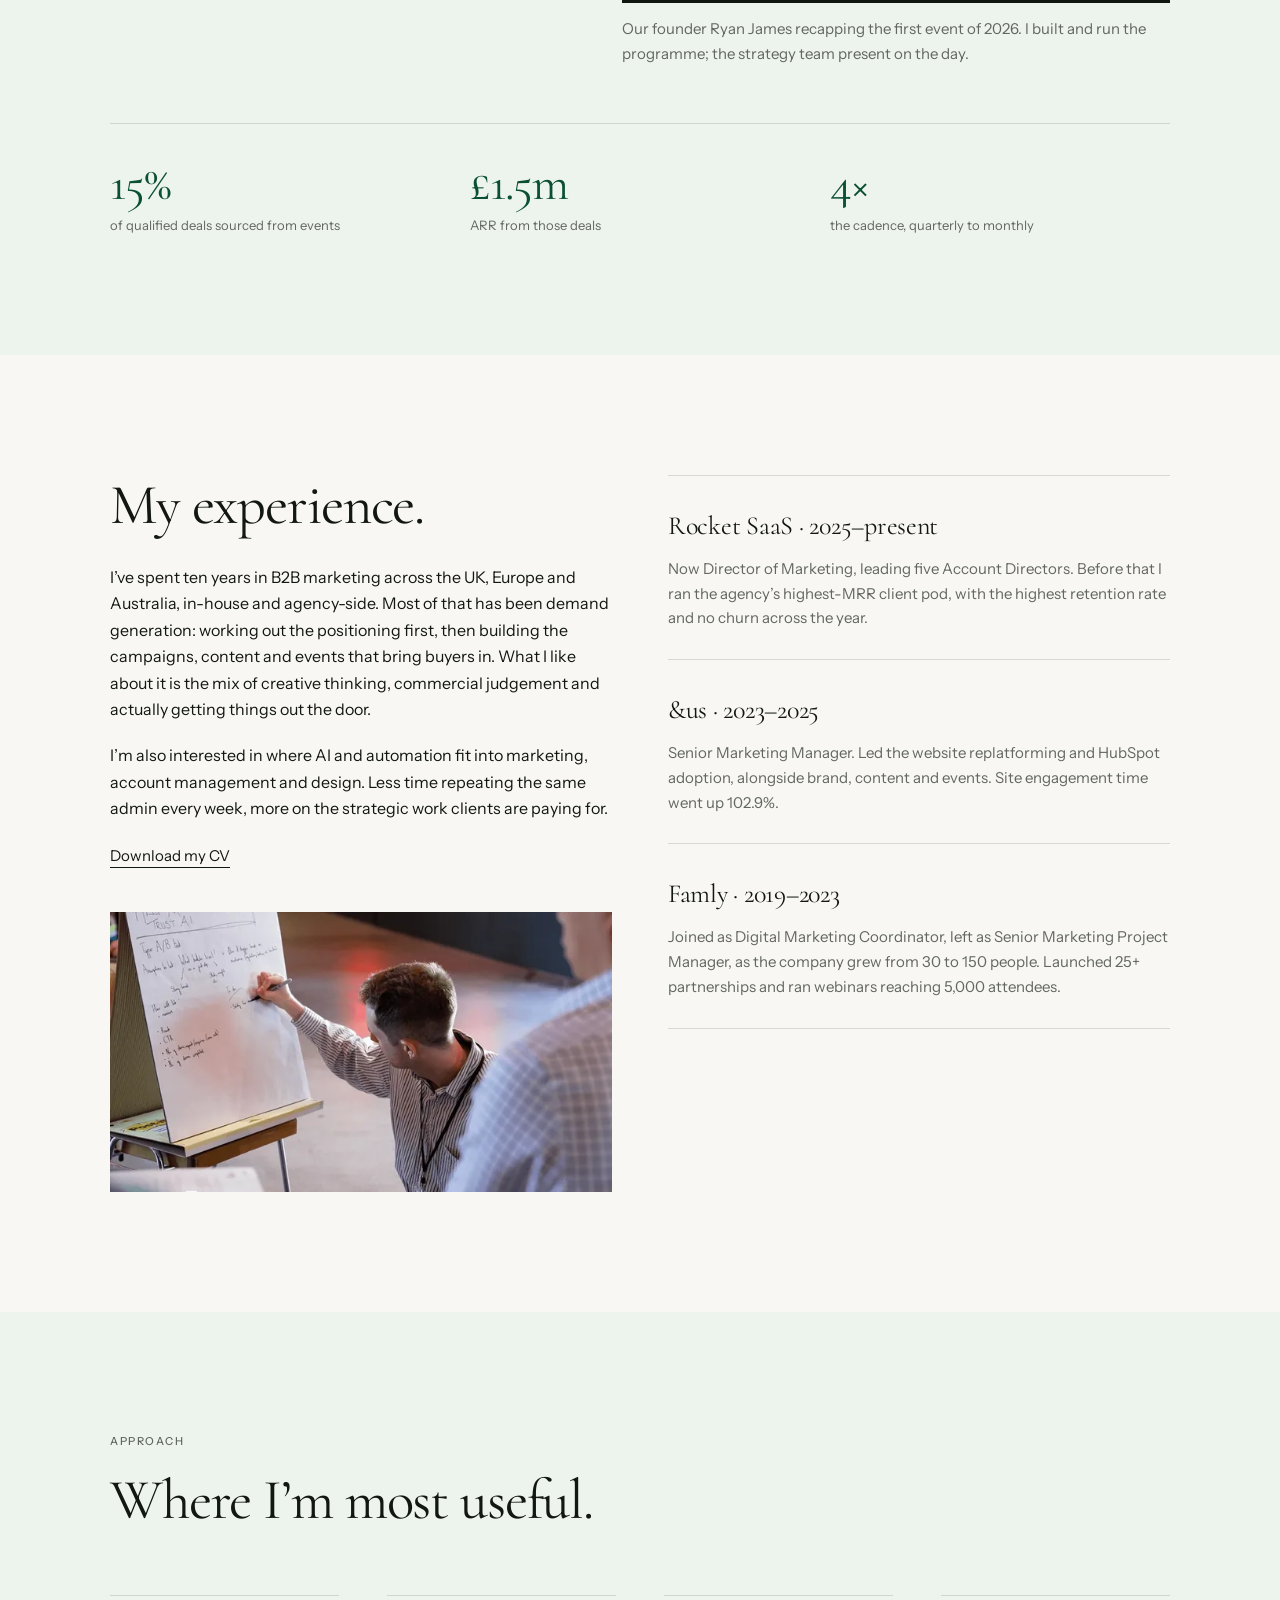
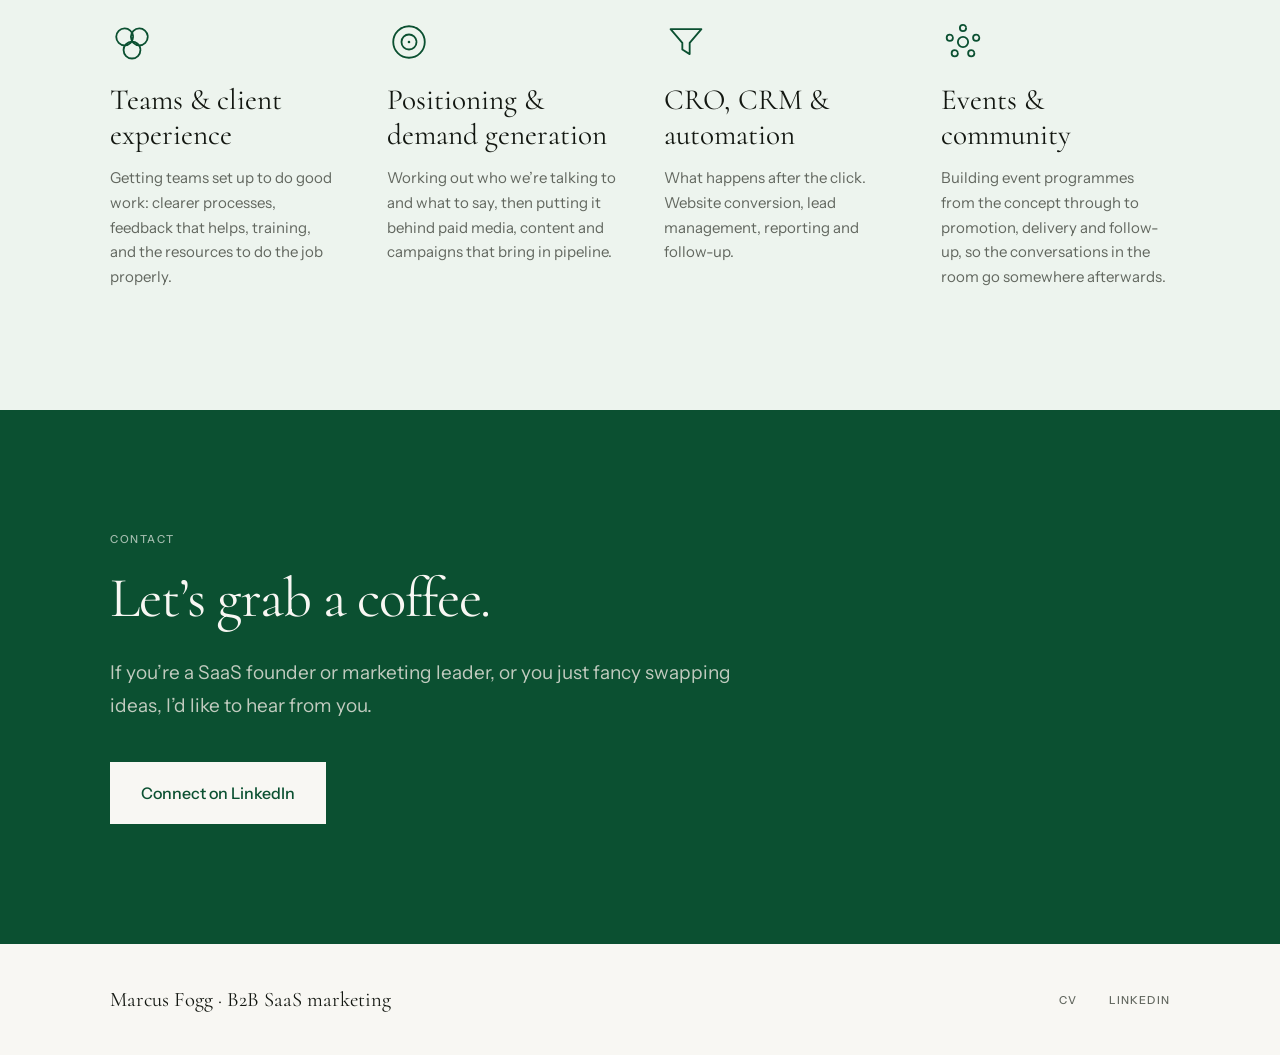
==== commit 501af868: "Add files via upload" ====
--- a/index.html
+++ b/index.html
@@ -118,9 +118,9 @@
         </h1>
         <p class="lead">
           I&rsquo;m Marcus, Director of Marketing at Rocket SaaS. I lead a team of Account
-          Directors across a portfolio of SaaS clients. Most of my time goes on demand
-          generation, positioning, paid media and events, and on retention: keeping
-          clients for years rather than months.
+          Directors across a portfolio of SaaS clients. Most of my time is focused on
+          demand generation, positioning, paid media and events, and on retention, to
+          help ensure we keep clients for years rather than months.
         </p>
         <div class="hero__actions">
           <a class="btn btn--solid" href="#work">View selected work</a>
@@ -225,8 +225,9 @@
           <p class="eyebrow eyebrow--dim">Enterprise demand generation</p>
           <p class="case__summary">
             Crown sells workforce management software to large healthcare, manufacturing
-            and public sector employers. We sharpened the sector messaging, rewrote 42
-            pages of the site and built a LinkedIn funnel aimed at their actual buyers.
+            and public sector employers. We sharpened the sector messaging, redesigned and
+            rewrote 42 pages of the site with refreshed product visuals, and built a
+            LinkedIn funnel aimed at their actual buyers.
           </p>
 
           <div class="stat-row">
@@ -415,8 +416,7 @@
         </p>
         <p>
           I&rsquo;m also interested in where AI and automation fit into marketing, account
-          management and design, and I&rsquo;m working through new processes with our
-          designers at the moment. Less time repeating the same admin every week, more on
+          management and design. Less time repeating the same admin every week, more on
           the strategic work clients are paying for.
         </p>
         <p>
